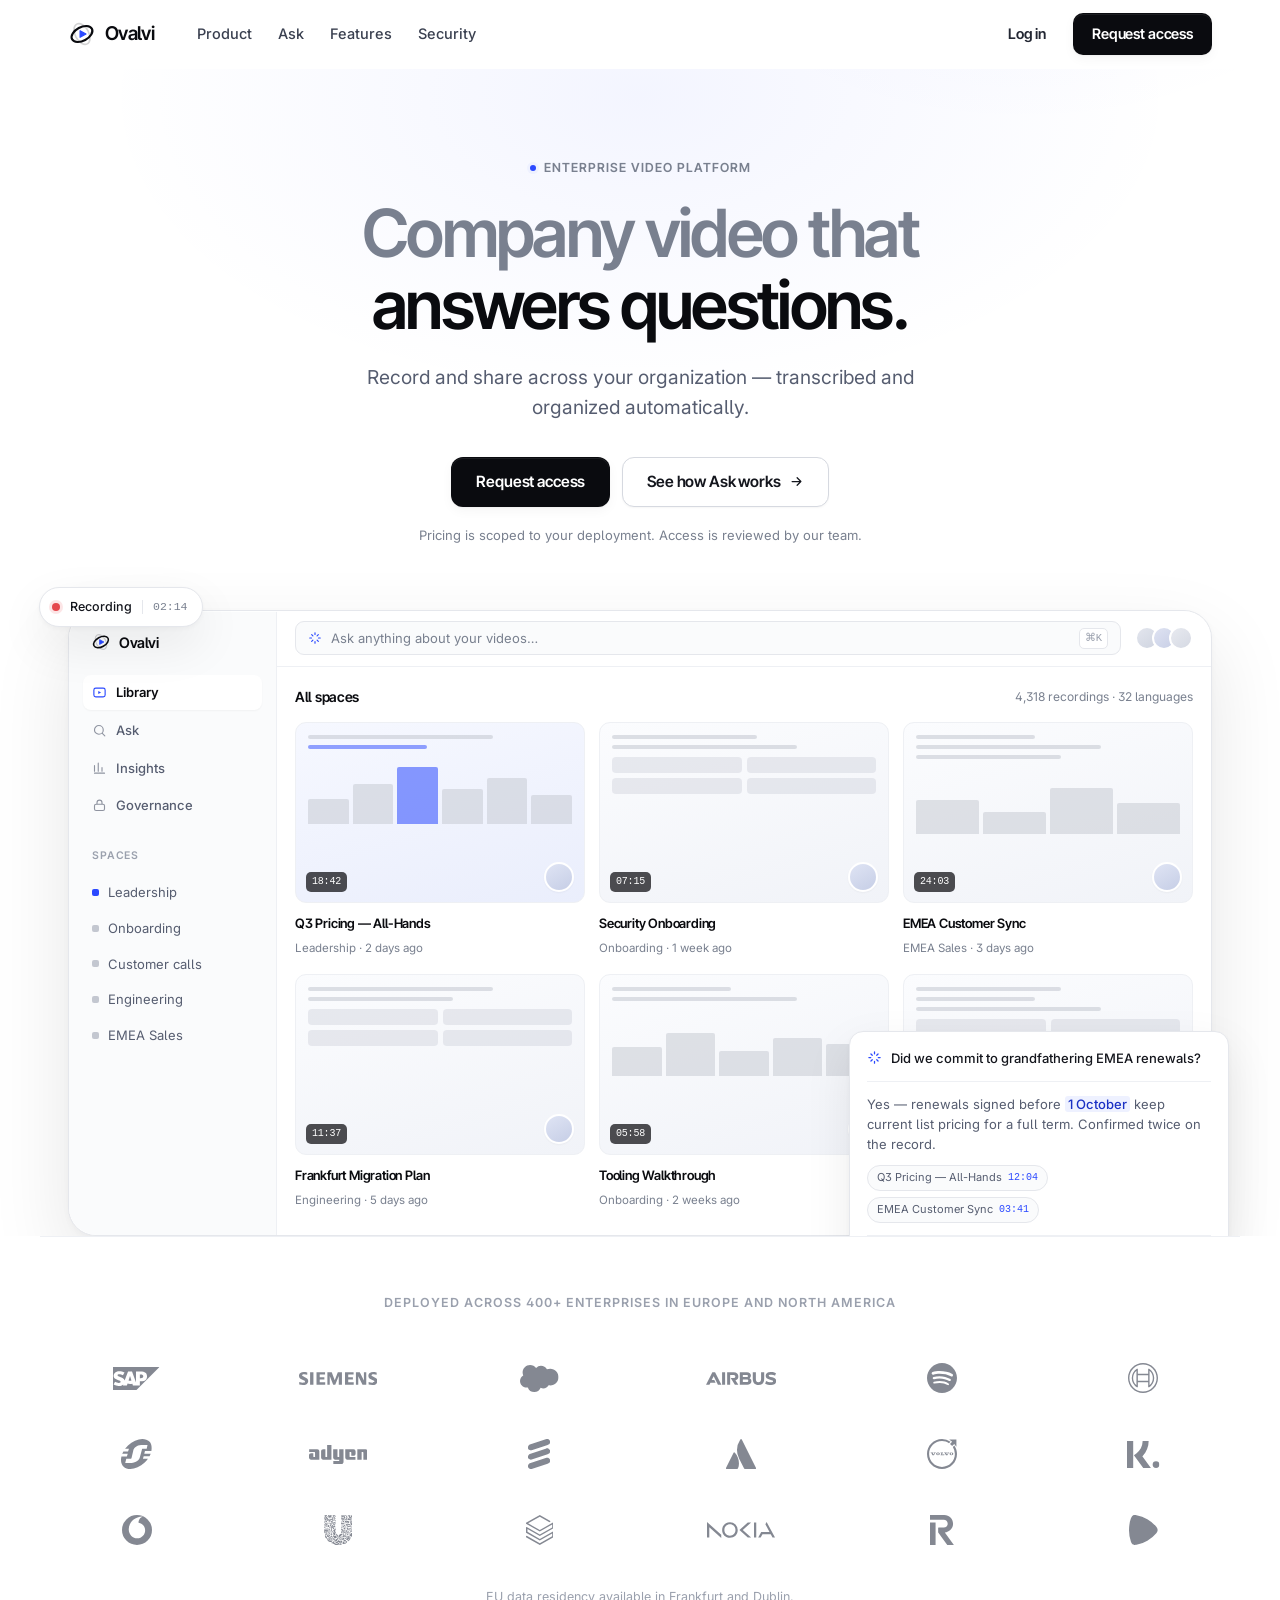
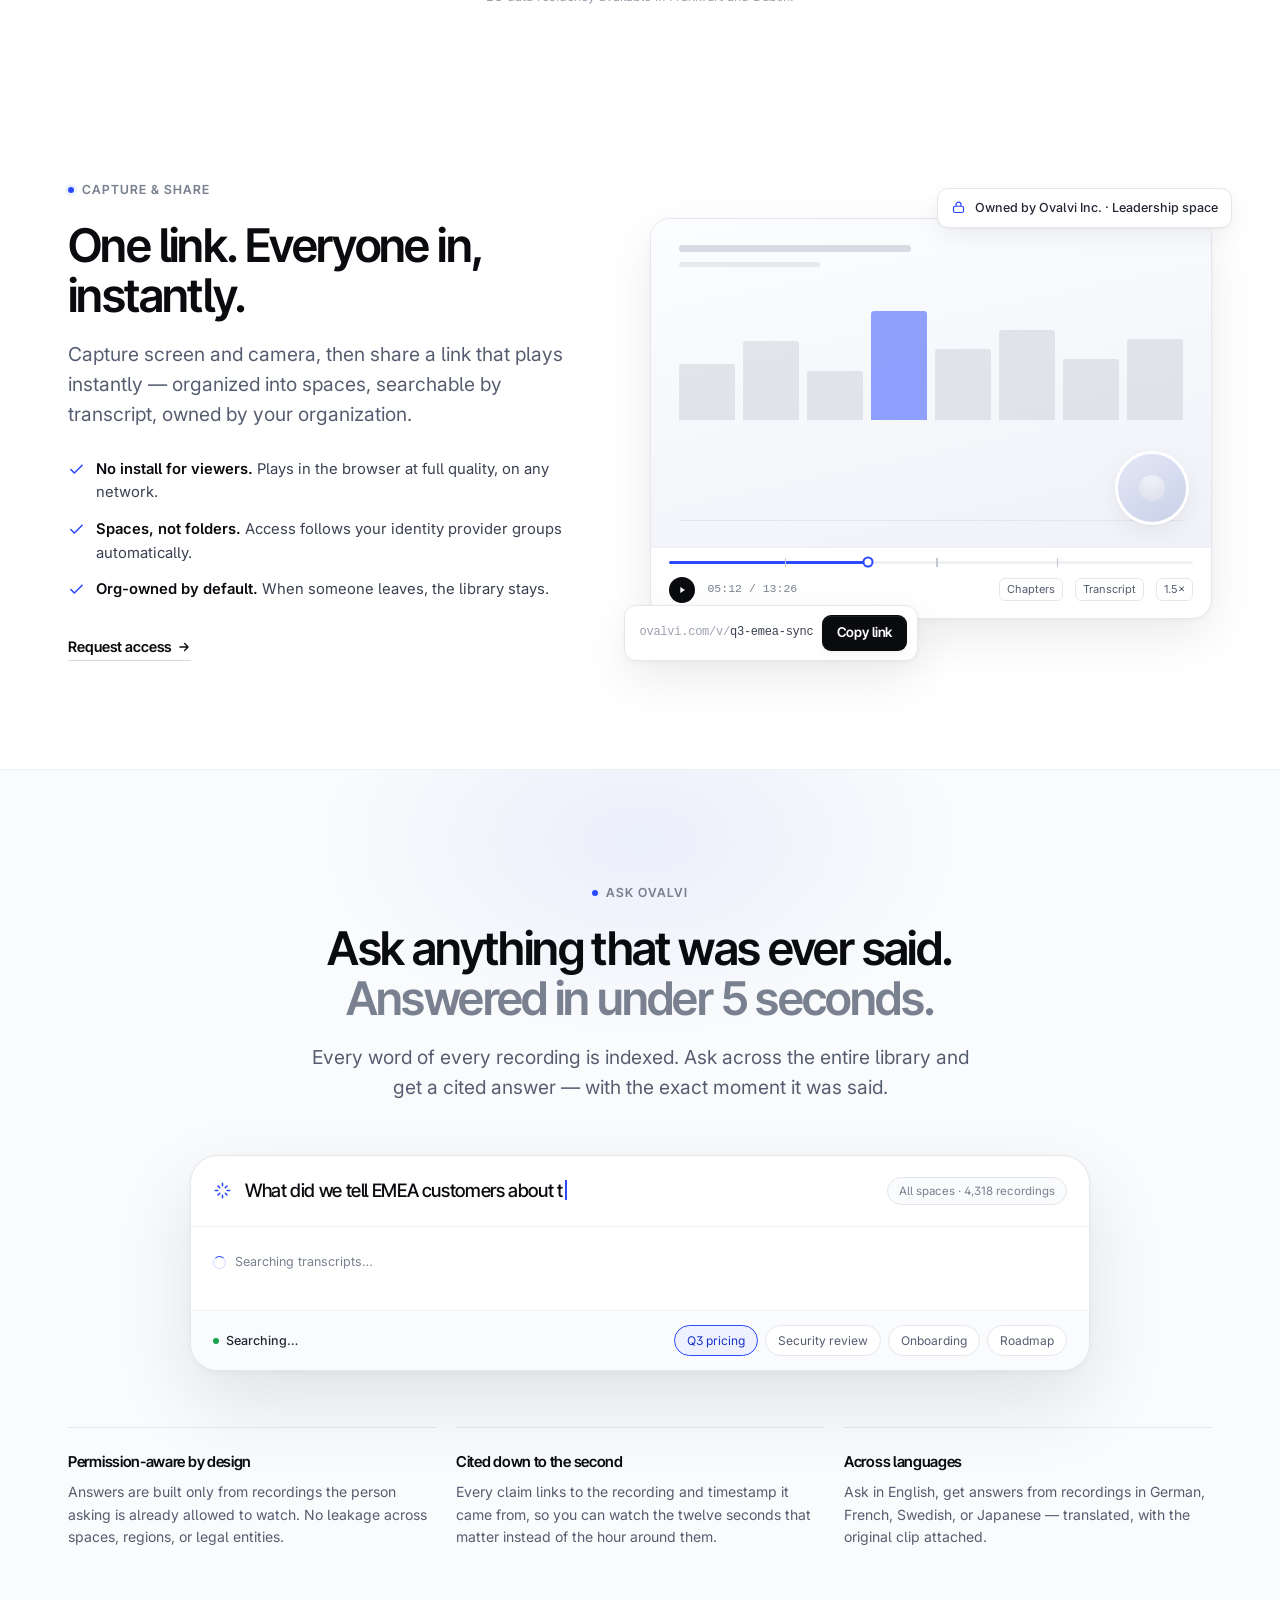
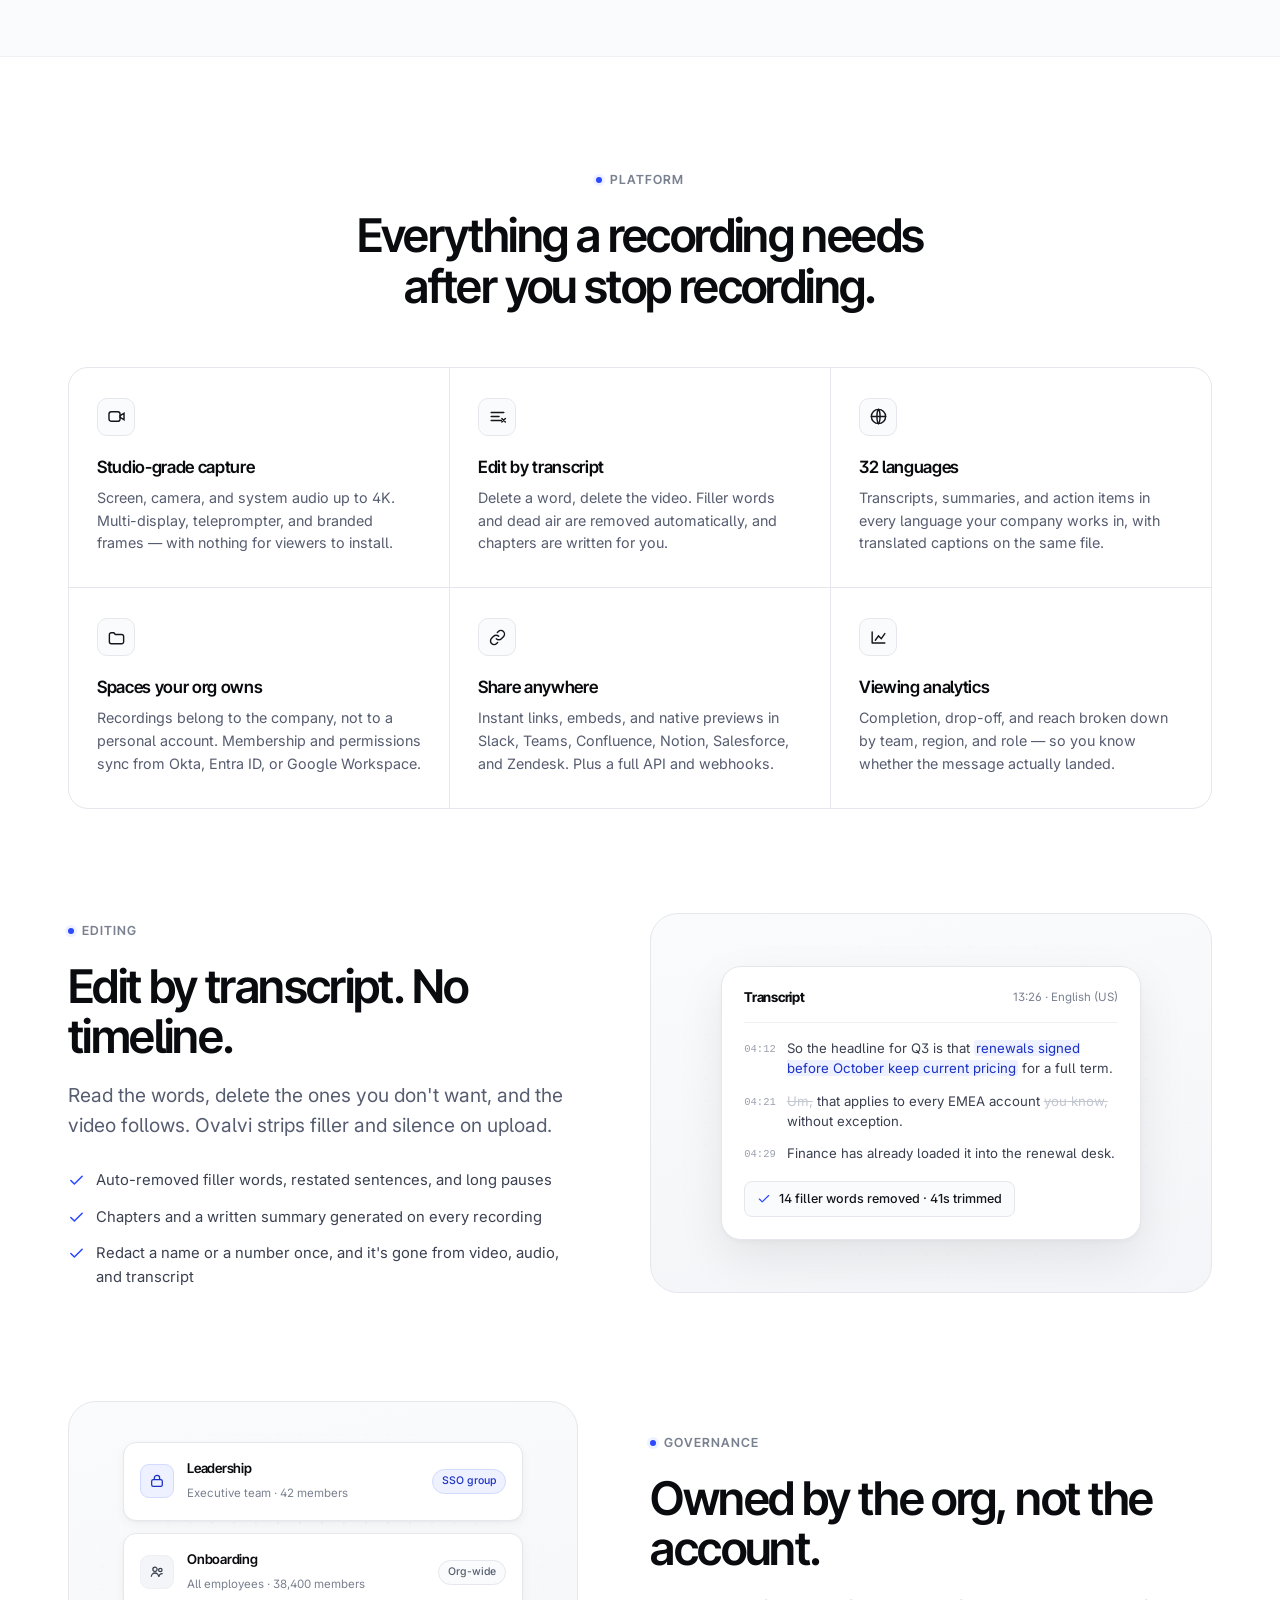
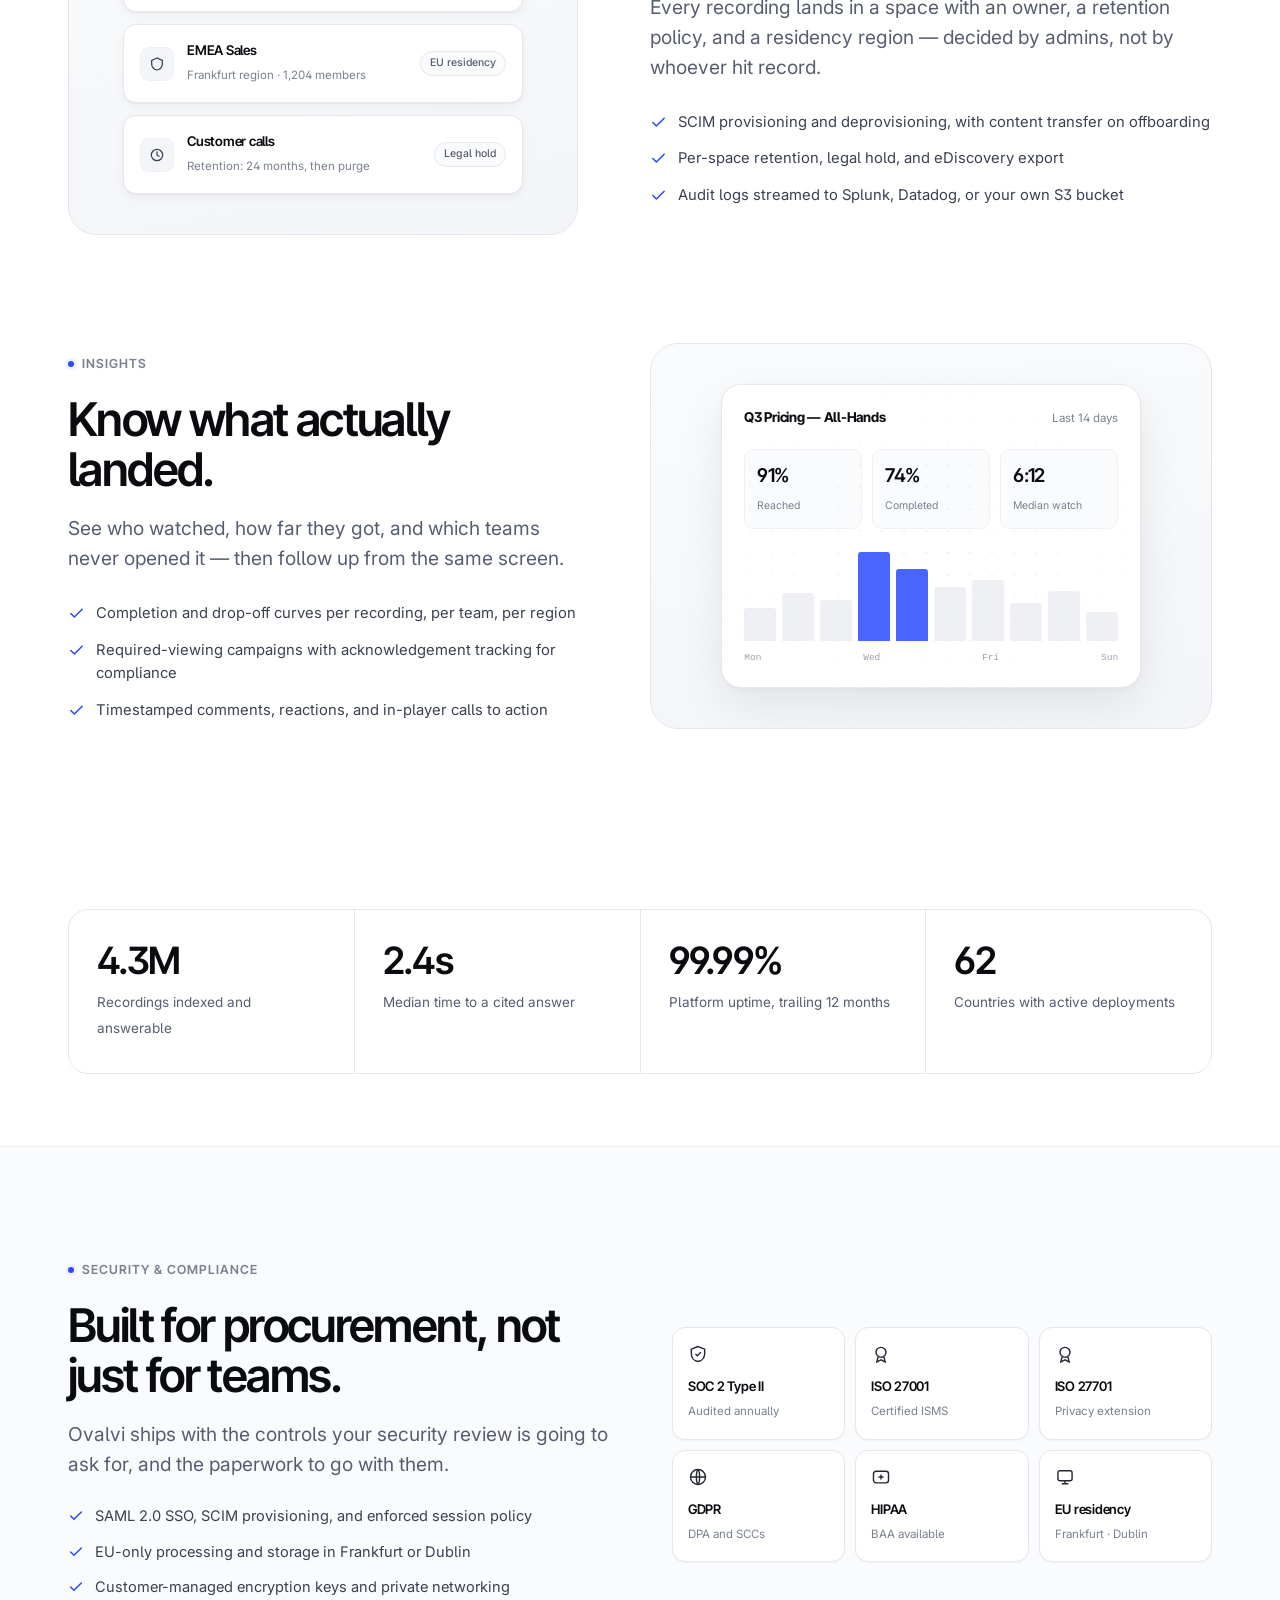
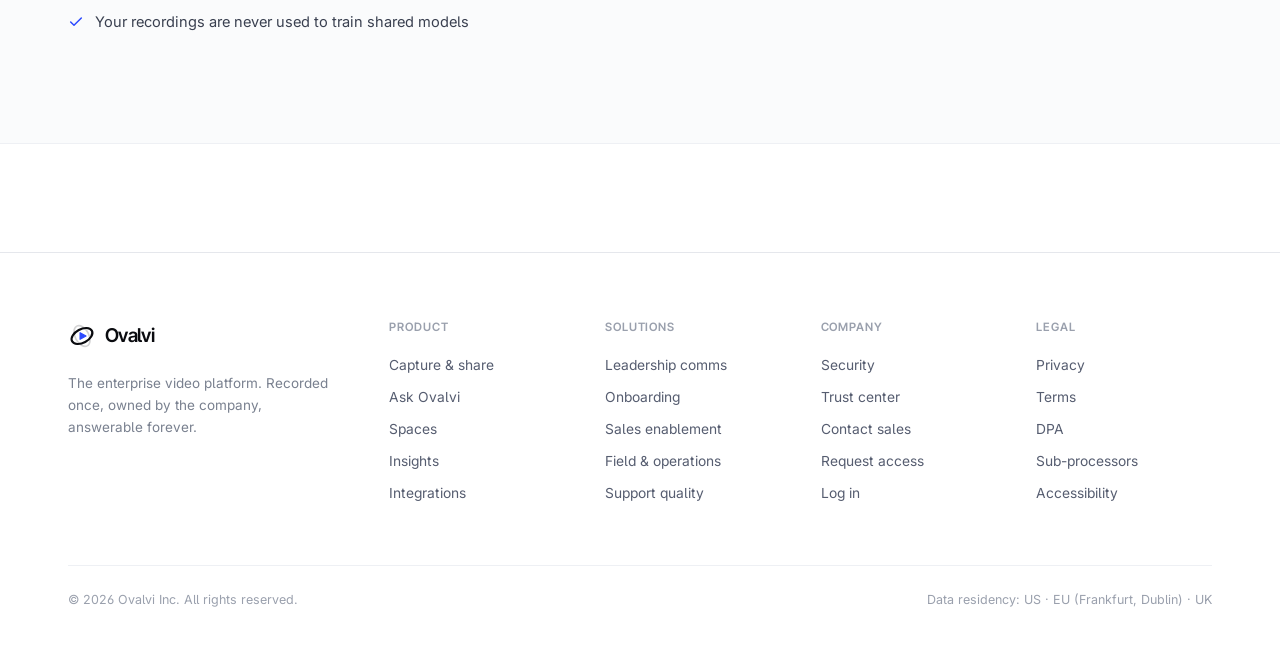
==== index.html @ 9537e791 "Add Ovalvi enterprise video marketing site, access request, and login mockup Static, dependency-free" ====
<!DOCTYPE html>
<html lang="en">
<head>
<meta charset="utf-8">
<meta name="viewport" content="width=device-width, initial-scale=1">
<title>Ovalvi — Enterprise video that answers questions</title>
<meta name="description" content="Ovalvi is the enterprise video platform. Record and share across your organization — transcribed, organized, and answerable in seconds.">
<link rel="icon" href="data:image/svg+xml,%3Csvg xmlns='http://www.w3.org/2000/svg' viewBox='0 0 32 32'%3E%3Cg transform='rotate(-28 16 16)' fill='none' stroke='%230a0b0f' stroke-width='2.2'%3E%3Cellipse cx='16' cy='16' rx='12.8' ry='7.8'/%3E%3Cellipse cx='16' cy='16' rx='7.8' ry='12.8' opacity='.18' stroke-width='1.9'/%3E%3C/g%3E%3Cpath d='M13.8 12.2v7.6l6.8-3.8z' fill='%232b49ff' stroke='%232b49ff' stroke-width='1.3' stroke-linejoin='round'/%3E%3C/svg%3E">
<link rel="preconnect" href="https://fonts.googleapis.com">
<link rel="preconnect" href="https://fonts.gstatic.com" crossorigin>
<link href="https://fonts.googleapis.com/css2?family=Inter:wght@400;500;600&family=Inter+Tight:wght@500;600;700&family=Instrument+Serif:ital@0;1&display=swap" rel="stylesheet">
<link rel="stylesheet" href="assets/css/styles.css">
</head>
<body>

<!-- Customer logos (Simple Icons). Trademarks belong to their respective owners. -->
<svg width="0" height="0" style="position:absolute" aria-hidden="true" focusable="false"><defs>
  <symbol id="lg-sap" viewBox="0 6.064 24 11.872"><path fill="currentColor" d="M0 6.064v11.872h12.13L24 6.064zm3.264 2.208h.005c.863.001 1.915.245 2.676.633l-.82 1.43c-.835-.404-1.255-.442-1.73-.467-.708-.038-1.064.215-1.069.488-.007.332.669.633 1.305.838.964.306 2.19.715 2.377 1.9L7.77 8.437h2.046l2.064 5.576-.007-5.575h2.37c2.257 0 3.318.764 3.318 2.519 0 1.575-1.09 2.514-2.936 2.514h-.763l-.01 2.094-3.588-.003-.25-.908c-.37.122-.787.189-1.23.189-.456 0-.885-.071-1.263-.2l-.358.919-2 .006.09-.462c-.029.025-.057.05-.087.074-.535.43-1.208.629-2.037.644l-.213.002a5.075 5.075 0 0 1-2.581-.675l.73-1.448c.79.467 1.286.572 1.956.558.347-.007.598-.07.761-.239a.557.557 0 0 0 .156-.369c.007-.376-.53-.553-1.185-.756-.531-.164-1.135-.389-1.606-.735-.559-.41-.825-.924-.812-1.65a1.99 1.99 0 0 1 .566-1.377c.519-.537 1.357-.863 2.363-.863zm10.597 1.67v1.904h.521c.694 0 1.247-.23 1.248-.964 0-.709-.554-.94-1.248-.94zm-5.087.767l-.748 2.362c.223.085.481.133.757.133.268 0 .52-.047.742-.126l-.736-2.37z"/></symbol>
  <symbol id="lg-siemens" viewBox="0 10.016 24 3.968"><path fill="currentColor" d="M1.478 10.016c.24 0 .59.046 1.046.14v.726a2.465 2.465 0 0 0-.946-.213c-.41 0-.615.118-.615.354 0 .088.041.16.124.216.069.045.258.14.568.286.446.208.743.388.89.541.176.182.264.417.264.705 0 .415-.172.73-.516.949-.279.176-.64.264-1.085.264-.375 0-.753-.046-1.133-.139v-.755c.41.135.774.203 1.09.203.437 0 .655-.121.655-.362a.302.302 0 0 0-.095-.227c-.065-.065-.232-.155-.5-.27-.481-.208-.795-.384-.94-.53a.999.999 0 0 1-.284-.73c0-.377.137-.666.413-.864.272-.196.626-.294 1.064-.294zm21.19 0c.246 0 .565.04.956.123l.09.016v.727a2.471 2.471 0 0 0-.948-.213c-.409 0-.612.118-.612.354 0 .088.04.16.123.216.066.043.256.139.57.286.443.208.74.388.889.541.176.182.264.417.264.705 0 .415-.172.73-.514.949-.28.176-.643.264-1.087.264-.376 0-.754-.046-1.134-.139v-.755c.407.135.77.203 1.09.203.437 0 .655-.121.655-.362 0-.09-.03-.166-.092-.227-.066-.065-.233-.155-.503-.27-.48-.206-.793-.382-.94-.53a.997.997 0 0 1-.284-.732c0-.376.137-.664.413-.862.272-.196.627-.294 1.064-.294zm-12.674.066l.92 2.444.942-2.444h1.257v3.825h-.968v-2.708l-1.072 2.747h-.632l-1.052-2.747v2.708H8.67v-3.825zm-5.587 0v3.825H3.386v-3.825zm3.554 0v.692H6.327v.864H7.75v.63H6.327v.908h1.677v.73h-2.66v-3.824zm8.707 0v.692h-1.634v.864h1.422v.63h-1.422v.908h1.677v.73H14.05v-3.824zm1.898 0l1.255 2.56v-2.56h.719v3.825h-1.15l-1.288-2.595v2.595h-.72v-3.825z"/></symbol>
  <symbol id="lg-salesforce" viewBox="0 3.6 24 16.8"><path fill="currentColor" d="M10.006 5.415a4.195 4.195 0 013.045-1.306c1.56 0 2.954.9 3.69 2.205.63-.3 1.35-.45 2.1-.45 2.85 0 5.159 2.34 5.159 5.22s-2.31 5.22-5.176 5.22c-.345 0-.69-.044-1.02-.104a3.75 3.75 0 01-3.3 1.95c-.6 0-1.155-.15-1.65-.375A4.314 4.314 0 018.88 20.4a4.302 4.302 0 01-4.05-2.82c-.27.062-.54.076-.825.076-2.204 0-4.005-1.8-4.005-4.05 0-1.5.811-2.805 2.01-3.51-.255-.57-.39-1.2-.39-1.846 0-2.58 2.1-4.65 4.65-4.65 1.53 0 2.85.705 3.72 1.8"/></symbol>
  <symbol id="lg-airbus" viewBox="0 9.777 24 4.447"><path fill="currentColor" d="M11.0673 11.296c0-.8153-.5311-1.4329-1.6304-1.4329h-2.211v4.2614h1.0375v-3.335H9.437c.4323 0 .5928.247.5928.5311 0 .2965-.1605.5312-.5928.5312H8.4363l1.4329 2.2727h1.1858s-.9758-1.5316-.9635-1.5316c.5929-.1359.9758-.5558.9758-1.297M5.4966 9.8631h1.0376v4.2614H5.4966Zm-3.3227 0L0 14.137h1.1734l.3459-.7164h1.754l-.4324-.9017h-.877l.6424-1.3093h.0123l1.4575 2.9274h1.1982L3.1003 9.863Zm12.6854 2.0504c.3335-.1852.5065-.4693.5065-.9017 0-.6917-.5188-1.1487-1.3711-1.1487h-2.4333v4.2614h2.5198c.877 0 1.4575-.4693 1.4575-1.1981.0123-.494-.2718-.8646-.6794-1.0129m-2.2604-1.1487h1.3835c.21 0 .3705.1606.3705.3706s-.1606.3705-.3705.3705h-1.3835zm1.4205 2.4704H12.599v-.8646h1.4205c.247 0 .4447.1852.4447.4323 0 .247-.1977.4323-.4447.4323m4.8049-.9882c0 .6423-.2964 1.0005-.8893 1.0005-.5806 0-.877-.3582-.877-1.0005V9.8631h-1.0623v2.3098c0 1.3217.6917 2.0504 1.9516 2.0504 1.26 0 1.9516-.7287 1.9516-2.0504V9.8631h-1.0623v2.384zm3.8414-.6793c-.9881-.2347-1.1981-.2594-1.1981-.5435 0-.2223.247-.3211.667-.3211.5558 0 1.1364.1358 1.4699.3458l.3335-.8646c-.4447-.247-1.0623-.4076-1.8034-.4076-1.0993 0-1.717.5434-1.717 1.2846 0 .7905.4571 1.1116 1.5194 1.334.8276.1852 1.0005.2964 1.0005.531 0 .2471-.2224.3583-.6794.3583-.6546 0-1.2352-.1606-1.7045-.42l-.3212.914c.5188.2718 1.2846.4447 2.0504.4447 1.0746 0 1.717-.494 1.717-1.334.0123-.6793-.42-1.1116-1.334-1.3216"/></symbol>
  <symbol id="lg-spotify" viewBox="0 0 24 24"><path fill="currentColor" d="M12 0C5.4 0 0 5.4 0 12s5.4 12 12 12 12-5.4 12-12S18.66 0 12 0zm5.521 17.34c-.24.359-.66.48-1.021.24-2.82-1.74-6.36-2.101-10.561-1.141-.418.122-.779-.179-.899-.539-.12-.421.18-.78.54-.9 4.56-1.021 8.52-.6 11.64 1.32.42.18.479.659.301 1.02zm1.44-3.3c-.301.42-.841.6-1.262.3-3.239-1.98-8.159-2.58-11.939-1.38-.479.12-1.02-.12-1.14-.6-.12-.48.12-1.021.6-1.141C9.6 9.9 15 10.561 18.72 12.84c.361.181.54.78.241 1.2zm.12-3.36C15.24 8.4 8.82 8.16 5.16 9.301c-.6.179-1.2-.181-1.38-.721-.18-.601.18-1.2.72-1.381 4.26-1.26 11.28-1.02 15.721 1.621.539.3.719 1.02.419 1.56-.299.421-1.02.599-1.559.3z"/></symbol>
  <symbol id="lg-bosch" viewBox="0 0 24 24"><path fill="currentColor" d="M12 0C5.373 0 0 5.373 0 12s5.373 12 12 12 12-5.373 12-12C23.996 5.374 18.626.004 12 0zm0 22.88C5.991 22.88 1.12 18.009 1.12 12S5.991 1.12 12 1.12 22.88 5.991 22.88 12c-.006 6.006-4.874 10.874-10.88 10.88zm4.954-18.374h-.821v4.108h-8.24V4.506h-.847a8.978 8.978 0 0 0 0 14.988h.846v-4.108h8.24v4.108h.822a8.978 8.978 0 0 0 0-14.988zM6.747 17.876a7.86 7.86 0 0 1 0-11.752v11.752zm9.386-3.635h-8.24V9.734h8.24v4.507zm1.12 3.61V6.124a7.882 7.882 0 0 1 0 11.727z"/></symbol>
  <symbol id="lg-schneiderelectric" viewBox="0 0.312 24 23.376"><path fill="currentColor" d="M16.73.313c-3.56-.049-7.797 1.68-11.288 5.02-.87.83-1.607 1.725-2.28 2.642h3.042L5.497 9.99H1.864c-.346.636-.672 1.266-.922 1.906h4.307l-.687 2.016H.327c-.724 3.079-.262 5.953 1.559 7.777 3.54 3.538 11.01 2.292 16.591-3.048.977-.93 1.783-1.931 2.511-2.96h-3.906l.596-2.013h4.568c.334-.64.643-1.274.883-1.914h-4.992l.554-2.01h5.051c.623-2.917.132-5.62-1.638-7.39C20.76 1.01 18.867.34 16.73.312Zm-1.044 4.714h4.968l-.634 2.938h-3.002c-.323 0-.46.054-.592.201-.05.058-.07.115-.09.23l-1.639 6.22c-.385 2.179-3.065 4.359-6.555 4.359H3.288l.842-3.198h3.119a.984.984 0 0 0 .775-.347c.076-.09.177-.232.19-.377L9.509 9.62c.381-2.182 2.686-4.592 6.177-4.592Z"/></symbol>
  <symbol id="lg-adyen" viewBox="0 8.118 24 7.764"><path fill="currentColor" d="M11.64703 9.88245v2.93377c0 .13405.10867.24271.24272.24271h.46316V9.88245h1.76474v5.1503c0 .46916-.38033.8495-.8495.8495H9.94303v-1.23507h2.40991v-.52942h-1.62108c-.46917 0-.8495-.38033-.8495-.8495V9.88245h1.76467Zm-8.26124.00001c.46917 0 .8495.38034.8495.8495v3.3858H.8495c-.46916 0-.8495-.38033-.8495-.8495v-.94805c0-.46917.38034-.8495.8495-.8495h.91521v1.3455c0 .13406.10867.24272.24272.24272h.46316V11.184c0-.13405-.10867-.24271-.24272-.24271l-2.16719-.00002V9.88246Zm5.79068-1.76471v6.00001H5.79068c-.46917 0-.8495-.38033-.8495-.8495v-2.53631c0-.46917.38033-.8495.8495-.8495h.91515v2.93377c0 .13405.10867.24271.24272.24271h.46316l.00005-4.94118h1.76471Zm9.03286 1.76471a.8495.8495 0 0 1 .8495.8495v.94805c0 .46917-.38033.8495-.8495.8495h-.9152v-1.3455c0-.13404-.10868-.2427-.24272-.2427h-.46317v1.8749c0 .13406.10867.24272.24272.24272h2.16719v1.05883h-3.32511c-.46917 0-.8495-.38033-.8495-.8495v-3.3858Zm4.94117 0c.46916 0 .8495.38034.8495.8495v3.3858h-1.7647V11.184c-.0004-.13388-.10884-.24232-.24272-.24272h-.46316v3.1765H19.7647V9.88245Z"/></symbol>
  <symbol id="lg-ericsson" viewBox="3.117 0 17.766 24"><path fill="currentColor" d="M20.76 1.593A2.36 2.36 0 0 0 19.572.225c-.54-.27-1.188-.336-2.256.02L5.187 4.29c-1.068.357-1.548.795-1.818 1.338a2.36 2.36 0 0 0 1.059 3.174c.54.27 1.188.336 2.256-.021l12.129-4.044c1.068-.354 1.548-.795 1.818-1.338a2.35 2.35 0 0 0 .13-1.806zm0 7.485a2.36 2.36 0 0 0-1.188-1.368c-.54-.27-1.188-.336-2.256.021L5.187 11.775c-1.068.357-1.548.795-1.818 1.338a2.36 2.36 0 0 0 1.059 3.174c.54.27 1.188.336 2.256-.021l12.129-4.041c1.068-.357 1.548-.795 1.818-1.341a2.35 2.35 0 0 0 .13-1.806zm0 7.488a2.36 2.36 0 0 0-1.188-1.368c-.54-.27-1.188-.336-2.256.021L5.187 19.263c-1.068.357-1.548.795-1.818 1.338a2.36 2.36 0 0 0 1.059 3.174c.54.27 1.188.336 2.256-.02l12.129-4.045c1.068-.354 1.548-.795 1.818-1.338a2.35 2.35 0 0 0 .13-1.806z"/></symbol>
  <symbol id="lg-atlassian" viewBox="0 0.008 24 23.985"><path fill="currentColor" d="M7.12 11.084a.683.683 0 00-1.16.126L.075 22.974a.703.703 0 00.63 1.018h8.19a.678.678 0 00.63-.39c1.767-3.65.696-9.203-2.406-12.52zM11.434.386a15.515 15.515 0 00-.906 15.317l3.95 7.9a.703.703 0 00.628.388h8.19a.703.703 0 00.63-1.017L12.63.38a.664.664 0 00-1.196.006z"/></symbol>
  <symbol id="lg-volvo" viewBox="0 0 24 24"><path fill="currentColor" d="M10.873 12.584h.49l-.001-1.452h-.489v-.322h1.94v.322h-.483v1.451h.449c.415 0 .687-.274.687-.646h.32v.972h-2.913v-.325zm4.313.327h1.134l.962-1.779h.482v-.322h-1.45v.322h.419l-.701 1.295-.71-1.295h.51l-.002-.322h-2.104v.322h.482l.978 1.779zM5.073 10.81H2.968v.322h.481l.98 1.779h1.133l.962-1.779h.482v-.322h-1.45v.322h.418l-.7 1.295-.71-1.295h.509v-.322zm3.707-.044c.975 0 1.498.486 1.498 1.096 0 .618-.494 1.111-1.493 1.111-.999 0-1.497-.493-1.497-1.111 0-.61.517-1.096 1.492-1.096zm.017.33c-.333-.005-.527.348-.534.753-.006.39.15.784.506.79.366.007.524-.39.53-.772.008-.405-.168-.764-.502-.77zm10.738-.33c.974 0 1.497.486 1.497 1.096 0 .618-.493 1.111-1.492 1.111-1 0-1.498-.493-1.498-1.111 0-.61.518-1.096 1.493-1.096zm-.517 1.083c-.007.39.15.784.506.79.366.007.524-.39.53-.772.008-.405-.168-.764-.502-.77-.333-.006-.527.347-.534.752zm2.857-6.667L20.656 6.4A10.26 10.26 0 0 1 22.308 12c0 5.693-4.615 10.308-10.308 10.308S1.692 17.693 1.692 12 6.307 1.692 12 1.692c2.07 0 3.996.61 5.611 1.66l1.219-1.219A11.944 11.944 0 0 0 12 0C5.373 0 0 5.373 0 12s5.373 12 12 12 12-5.373 12-12c0-2.533-.785-4.882-2.125-6.818zM18.036.472v.337c.728.394 1.413.859 2.047 1.382l-1.71 1.71a10.29 10.29 0 0 1 1.735 1.732l1.708-1.708c.524.636.989 1.322 1.384 2.038h.328V.473h-5.492z"/></symbol>
  <symbol id="lg-klarna" viewBox="0 2 24 20"><path fill="currentColor" d="M4.592 2v20H0V2h4.592zm11.46 0c0 4.194-1.583 8.105-4.415 11.068l-.278.283L17.702 22h-5.668l-6.893-9.4 1.779-1.332c2.858-2.14 4.535-5.378 4.637-8.924L11.562 2h4.49zM21.5 17a2.5 2.5 0 110 5 2.5 2.5 0 010-5z"/></symbol>
  <symbol id="lg-vodafone" viewBox="0 0 24 24"><path fill="currentColor" d="M12 0A12 12 0 0 0 0 12A12 12 0 0 0 12 24A12 12 0 0 0 24 12A12 12 0 0 0 12 0M16.25 1.12C16.57 1.12 16.9 1.15 17.11 1.22C14.94 1.67 13.21 3.69 13.22 6C13.22 6.05 13.22 6.11 13.23 6.17C16.87 7.06 18.5 9.25 18.5 12.28C18.54 15.31 16.14 18.64 12.09 18.65C8.82 18.66 5.41 15.86 5.39 11.37C5.38 8.4 7 5.54 9.04 3.85C11.04 2.19 13.77 1.13 16.25 1.12Z"/></symbol>
  <symbol id="lg-unilever" viewBox="0.445 0 23.11 24"><path fill="currentColor" d="M21.436 6.6255c.1147.8467 1.392 1.99 1.746 1.9613.2344-.0191.3205-1.105.3205-1.9613 0-.488.0287-.8754-.2296-.9616-.4114.8276-1.4878.995-1.837.9616zm.0717-.378c.928 0 1.7747-.7414 1.7747-1.392 0-.3014-.1435-.555-.507-.598.0622.0813.0909.1388.0909.287 0 .4928-.7463 1.0333-1.5595 1.0333-.2966 0-.3827.2057-.3827.311-.0048.2583.2344.3588.5836.3588zm-.1962-1.0045c-.1243 0-.3013 0-.4018-.1962-.0335-.0621-.0478-.1387-.0622-.22-.0239-.1244-.0478-.2488-.1435-.3157.153.0478.3062.0478.4353.0478.4019 0 .7846-.2775 1.0811-.2775.1962 0 .2536.1244.2536.2488.0096.3923-.7893.7128-1.1529.7128h-.0096zM1.373 12.232c.3014 0 .2392-1.856.732-1.856.1148 0 .1482.1147.1482.263 0 .421-.2057 1.0333-.2057 1.373 0 .1722.0479.2296.1244.2248.2153 0 .5884-2.0427.952-2.0427.1148 0 .1722.1149.1722.2344 0 .4258-.5454 1.66-.5454 2.0044 0 .0574.024.1005.0575.1005.2248 0 .6697-.9615.8132-1.4447.0813-.2488.1866-.3827.287-.3827.0909 0 .1722.1005.1722.3062 0 .4831-.4449 1.612-.8371 2.3727-.3014.5884-.775 1.4351-.775 1.9087 0 .2392.0478.4927.3875.7893-.5693-.0335-.8037-.0909-1.0142-.5358-.952 1.8944 1.7605 1.7126.8324 3.3965-.1674-.3014-1.5069-.6123-1.5069-2.3775 0-1.526 1.3347-2.4158 1.3347-3.0473 0-.1243-.043-.2296-.1579-.33-.2966-.2488-.3013-.4545-.5358-.4545-.1674 0-.373.3923-.1626.7415.0718.1148.1387.1818.1387.2966 0 .2487-.3922.9185-.6697.9137-.2774 0-.488-.6841-.488-1.7891 0-.9807.2249-1.971.4976-1.971.0813 0 .1004.0575.1004.1244 0 .1148-.0335.3492-.0335.7415.0048.4162.0957.4497.1818.4401zm2.2723 2.612c.3731 0 .684-.2775.684-.8898v-.909c0-.3492.0288-.7414.2584-1.0141-.0287.1148-.0287.2392-.0287.354 0 .7654.421 1.2916.421 2.033 0 .2775-.0814.4258-.2918.421-.2057 0-.1866-.1865-.2344-.1865-.0335 0-.091.1148-.091.2392 0 .1817.1388.4783.5024.4831.3205 0 .5788-.2918.5788-.6219 0-.8036-.6219-1.6934-.6219-2.5497 0-.3731.1005-.6219.177-.818 0 1.77 1.5069 3.0616 1.5069 3.803 0 .1675-.1244.3014-.311.3014-.2057 0-.3013-.1626-.3013-.287 0-.0622-.0096-.0813-.0335-.0813-.0526 0-.2153.177-.2153.4114 0 .2966.2392.6506.684.6506.5072 0 .7846-.4306.7846-.8133 0-.9376-1.8274-2.3536-1.8274-3.87 0-.2583.043-.6793.2296-.9998-1.1768.7558-1.5403 1.7652-1.5403 2.6502 0 .7654-.0287 1.148-.421 1.148-.2057 0-.2583-.1865-.33-.1865-.0527 0-.0814.1627-.0814.2057.0096.3349.244.5167.488.5167h.0143v.0095zM19.8334 4.6401c-.1722 0-.4545.1866-.6793.1866-.2823-.0048-.201-.3588-.5119-.3588-.067 0-.1483.0191-.2296.0622-.6458.3253-1.1481.201-1.263.2775-.0286.0143-.0525.0382-.0621.0908 0 .6698.7128 1.703 1.8991 1.703.8133 0 1.4974-.2774 1.4974-.7319 0-.397-.3827-1.2294-.6506-1.2294zm-.7415 1.3012c-.6554 0-1.086-.354-1.0811-.5884 0-.0287.0191-.0478.0526-.0478.1052 0 .3923.1435.7654.2057.4353.0717.6697.0813.7845.0813.1148 0 .1674.0287.1674.0622 0 .11-.2965.287-.6888.287zM3.8318 18.2069c-.2918.0718-.7654.5358-.7654 1.2677 0 .8706.9376 2.2149 2.478 2.2149 1.3011 0 1.6216-.8994 1.6216-1.507 0-1.3441-.8276-2.2913-1.9087-2.2913-.5884 0-1.1146.4305-1.1146 1.062 0 .5931.4449 1.4733 1.5069 1.4733.4975 0 .794-.3587.794-.7653 0-.4019-.3635-.952-.8993-.952-.1626 0-.2774.1052-.2774.2774 0 .2153.2966.421.665.4258.0908 0 .1626-.0191.196-.0335.0192.024.024.067.024.1053 0 .2057-.1962.33-.4975.33-.4545 0-.8898-.3396-.8898-.8754 0-.3205.2775-.5501.6793-.5501.794 0 1.2677.708 1.2677 1.4064 0 .6315-.3492.9998-1.062.995-1.4351.0048-2.124-1.2868-1.8178-2.5832zm11.0552 2.8368c-.091-.1723-.0192-.4689-.287-.4689-.1818 0-.1962.1436-.2153.2584-.3875-.11-.708-.1675-.995-.1675-.2057 0-.3827.0287-.5358.0814-.1005-.1818-.5406-.5262-.9233-.6506-.1483.8036-.8706 1.435-1.9422 1.526-.0621.5262-.4736.6601-.794.6601-.2297.0048-.598-.0765-.6172-.1674-.1243-.7558-.6984-1.1816-.9471-1.282.0095.0813.019.1674.019.2487 0 .641-.44 1.0429-1.258 1.0429-.1244 0-.2966-.0096-.421-.0335.9376 1.0428 1.6073.6601 2.0427.8563C8.582 23.2059 9.046 24 10.8734 24c.665 0 1.3443-.2583 1.7891-.5453.0814.2678.3588.507.8133.507.775 0 1.2103-.2392 1.2103-.4353 0-.0526-.0048-.134-.1388-.134s-.1148.0336-.5405.0336c-.4928-.0048-1.2964-.1962-1.6743-1.0573-.067-.1435-.1722-.1435-.2057-.1435-.2488 0-.6315.885-2.2006.885-.6553.0048-.9615-.244-.9615-.3013 0-.0096 0-.0192.0335-.0192.0622 0 .3062.0287.6075.0287.9903 0 1.7892-.4544 2.2723-.9806.1674-.1866.2488-.2153.3923-.2153.1244 0 .2583.11.3205.2774.22.5693.7271 1.0238 1.282 1.0238.751 0 .7606-1.282.9376-1.3443a.344.344 0 00.1053.0192c.0909 0 .2344-.067.2344-.2344 0-.1818-.22-.2297-.2631-.3205zm-1.215.9615c-.1962-.0048-.354-.1627-.354-.3588 0-.201.1578-.3588.354-.3588.196 0 .3587.1627.3587.3588a.3583.3583 0 01-.3588.3588zm6.4245-5.1808c-1.3108 0-.9711 1.148-2.502 1.4973-.2822.0622-.3635.153-.3635.2775 0 .2344.1292.5357.2918.5357.665 0 1.703-1.3825 1.8896-1.3825v-.009c.0784.0046.1577.0117.153.1956 0 .5023-1.4446 1.1577-1.4446 1.5165 0 .2152.5118.6697 1.0094.6697.7223.0048 1.3681-1.4734 1.5212-1.4734.1196 0 .1626.086.1626.177 0 .4018-.488 1.1863-1.3442 1.526-.177.0717-.2057.153-.2057.2153 0 .1961.2248.4879.4305.4879.2488 0 1.9231-1.459 1.9231-2.6358 0-1.105-.7989-1.5978-1.5212-1.5978zm.6027 1.2677a.5738.5738 0 01-.263-.067c-.1149-.0526-.3206-.2248-.3206-.488 0-.2391.134-.3396.2583-.3396.3827 0 .7846.3397.7893.6076 0 .2152-.2057.287-.464.287zM3.7265 6.8742c0 .1962.1579.354.354.3588.1962 0 .354-.1626.354-.3588 0-.1961-.1626-.354-.354-.354-.1913.0048-.3588.1627-.3588.354h.0048zm-.464-.7989c0 .1962.1579.354.354.354.1961 0 .3588-.1626.3588-.3587 0-.1962-.1627-.3588-.3588-.3588s-.354.1722-.354.3635zm-.3205 2.435c-.2057.0526-.6315.3013-.6315.7462 0 .3205.2536.5262.5597.5262.1627 0 .2775-.0334.3493-.0909-.2488-.2391-.3397-.507-.3397-.775 0-.177.0287-.2917.0622-.4065zm-2.1862.1291c-.0095.043-.0095.091-.0095.134 0 .421.2152.6506.5118.6506.22 0 .4832-.134.7128-.4258-.0957.0191-.2153.0287-.3205.0287-.3205 0-.684-.0909-.8946-.3875zm-.311.799c0 .6744.2058.995.5694.9997.287 0 .6697-.2057 1.1241-.598-.3492.0814-.617.134-.8563.1388C.9615 9.974.7176 9.8497.445 9.4383zm2.3106-3.5688c.043-.1435.0814-.3205.0814-.5166 0-.4258-.1962-1.0763-.8037-1.0763-.3492 0-.598.2774-.598.6075 0 .708.708.9902 1.3203.9854zm.4497.8994c-.1148-.153-.0718-.2918-.1435-.3636-.043-.043-.1674-.043-.33-.0622a2.2396 2.2396 0 00-.1962-.0095c-.2918 0-.641.0382-1.0333.287-.7702.488-.6602 1.3107-.7798 1.5117-.0143.0287-.0287.0621-.0287.1004 0 .0813.091.1722.1723.1674.0717 0 .1148-.0191.153-.0191.2153 0 .4593.1483.799.153.2056 0 .4448-.0621.7462-.2152.641-.3205.8898-1.1146.8898-1.2485 0-.1675-.134-.1483-.2488-.3014zM1.9948 8.118c-.2918 0-.6123-.3636-.6123-.6936 0-.177.134-.4019.2296-.4019.0335 0 .0574.024.0574.091.0526.4352.3445.684.6076.8131.0287.024.0478.024.0478.0431 0 .0526-.1674.1435-.33.1483zm.8372-.5501c-.311 0-.5597-.4736-.5597-.7415 0-.1674.1004-.1866.2296-.1866.0622 0 .0909.0096.1387.0335.0766.043.0766.2153.177.354.0622.0813.2296.1818.2296.2535 0 .1244-.0717.287-.2152.287zm.8515.2105c-.1962.2296-.4019.6218-.4019 1.0285 0 .4783.2966.8802.7559.8802.4353 0 .641-.3732.641-.7559-.0048-.6027-.5454-1.0237-.995-1.1528zM1.7748 6.0658s-.2584.1961-.5789.1961c-.3827 0-.684-.287-.684-.684 0-.2775.1435-.5598.4735-.7033-.0095.0526-.0095.0957-.0095.1531-.0048.5023.2774.8898.7989 1.038zM17.4893 9.022c0 .2057.1722.378.378.3732.2056 0 .373-.1675.373-.3732s-.1674-.3731-.373-.3731c-.2105 0-.378.1722-.378.3731zm.024 1.1242c0 .2296.1817.421.421.421a.4216.4216 0 00.4209-.421.4216.4216 0 00-.421-.421c-.2296.0096-.421.1914-.421.421zm-1.282.7606c0 .3444.2726.6171.617.6171.3397 0 .6171-.2774.6171-.617s-.2774-.6172-.617-.6172c-.3397.0048-.6172.2775-.6172.6171zm.33-1.2629c0 .1961.1579.354.354.3588.1961 0 .3588-.1627.3588-.3588s-.1627-.3588-.3588-.3588c-.1914 0-.3492.1627-.3492.3636l-.0048-.0048zm-1.1672.7176c0 .1961.1578.354.354.354s.3587-.1579.3587-.354-.1626-.354-.3587-.354c-.1914 0-.3493.1626-.354.354zm.9184-2.0905c0 .3061.2631.5692.5693.5692s.5693-.2583.5693-.5692-.2584-.5693-.5693-.5693c-.311 0-.5693.2631-.5693.5693zm.665-1.0907c0 .1818.1483.3444.3444.3396a.341.341 0 00.3397-.3396.341.341 0 00-.3397-.3397c-.1913.0048-.3492.1531-.3444.3397zm-1.6121.8563c0 .1818.1483.3444.33.3396a.341.341 0 00.3397-.3396.341.341 0 00-.3397-.3397c-.177.0048-.33.1531-.33.3397zm-.0431 1.1624c0 .3062.2392.5502.5358.5454a.542.542 0 00.5453-.5454.542.542 0 00-.5453-.5453c-.2966-.0048-.5406.2344-.5358.5453zm-1.1242.5645c0 .2727.2296.5023.5023.507.2775 0 .507-.2295.507-.507 0-.2775-.2343-.507-.507-.507-.2679 0-.5023.2248-.5023.507zm.3014-1.2581c0 .1961.1579.354.354.354s.3588-.1627.3588-.3588-.1627-.3588-.3588-.3588c-.1914-.0048-.3492.1579-.3492.3588h-.0048v.0048zm3.1333 2.7506c0-.177.1627-.33.335-.33.196 0 .3443.1482.3443.33 0 .2057-.153.3492-.3492.3445a.3312.3312 0 01-.33-.3445zm.3014 9.3666c.0718-.0622.091-.1627.091-.2583v-.2057c0-.2584-.3924-.4114-.9281-.4114-.6506 0-.9998.2918-.9998.4161v.4114c0 .1723.3875.3445.8802.3445.3779 0 .7271-.1005.9567-.2966zm.4638.0958c-.2297.1771-.775.5787-1.674.5835-.4832 0-.6937-.1531-.7655-.1531-.0909 0-.1865.0909-.287.2057-.2105.2487-.488.7128-.488 1.2246 0 .354.2727.708.7894.7128 1.6695 0 2.9133-1.0428 2.9133-1.8896.0047-.4796-.2828-.6856-.4882-.6839zm-.8417 1.6359c-.2248.153-.5262.2774-.971.2822.0717-.2152.1243-.4353.1243-.6506 0-.0717-.0096-.1243-.0191-.2057h.1148c.6984-.0047 1.0045-.2822 1.0572-.2774.043 0 .1004.024.1004.1866 0 .196-.0909.4544-.4066.6649zm1.1529-9.1322c0 .2153.067.4784.2966.4832.1865 0 .3492-.287.3492-.598 0-.3587-.0622-.6314-.0622-.775 0-.0621.0287-.0908.0622-.0908.134.0095.2631.3779.4018.3779.1627 0 .4019-.2966.4975-.2966.0287 0 .0335.0335.0335.043 0 .134-.2057.4306-.2057.5502 0 .1004.5119.1148.5119.2057 0 .134-.5406.134-.7989.2487-.2488.1053-.4018.2392-.4018.421s.1817.2153.4353.2153c.598 0 1.0141-.3205 1.148-.3205.0288 0 .048.0239.048.043 0 .091-.3015.3827-.3015.5119 0 .1483.5502.33.5502.421-.0096.0286-.043.0334-.1053.0334-.1004 0-.2487-.0287-.3683-.0287-.0718 0-.134.0096-.1627.043-.0622.067.024.5454-.1052.5454-.1148 0-.421-1.0524-1.105-1.0524-.1005 0-.1675.0813-.1675.2153 0 .354.3444.7654.6745.9615.1483.1005.4019.1961.4019.2535 0 .1053-.5693.0096-.5693.1866 0 .1579.067.4018.067.5454 0 .043-.0096.0956-.0622.1004-.1053 0-.3684-.488-.4927-.488-.1053 0-.3397.2919-.4354.2919-.0239 0-.043-.0287-.043-.0526 0-.2057.33-.6698.33-1.1242 0-.2153-.0286-.6793-.287-.6793-.2152 0-.4544.3396-.5597.6745-.0622.1961-.0191.952-.1626.952-.134 0-.1005-.5071-.2775-.5071-.134 0-.4162.2392-.5166.2392-.0191 0-.0335-.0096-.0335-.0287 0-.1053.2583-.4545.2583-.5262 0-.134-.5884-.1531-.5884-.2584 0-.0622.2296-.1052.445-.1435.4544-.0813 1.124-.4114 1.124-.8754 0-.5166-.4974-.7415-.8275-.952-.1674-.1052-.3588-.1961-.3588-.2679 0-.0717.2153-.0717.3014-.0717.134 0 .2679-.0096.2679-.1148 0-.0813-.0191-.2392-.0191-.3636 0-.0909.0095-.1626.043-.1626.134 0 .3205.4353.4114.4353.1435 0 .3397-.3588.4736-.3588.043 0 .0574.024.0574.1053-.0048.3348-.1722.7127-.1722 1.0332zm-4.2528-2.607c.1005.7557 1.1194.3778 1.1194 1.2915 0 .134-.0334.3301-.0334.4975 0 .1962.0239.3636.1722.3636.153 0 .1865-.1053.1865-.2488s-.0335-.3205-.0335-.421c0-.3109.2249-.3826.3588-.3826.3397 0 .5932.3444 1.1099.3492-.1149.5692-1.2917.421-1.2917 1.0428 0 .3062.3062.3875.512.3875.1865 0 .2487-.0287.2487-.1865 0-.091-.0192-.1866-.0192-.2488 0-.0335.0287-.0718.0718-.0718.1961 0 1.1529.732 1.1529.952 0 .2057-1.0142.4114-1.3108.4114-.0909 0-.1052-.0622-.1052-.0957 0-.0622.153-.2487.153-.3587 0-.0814-.1339-.134-.4927-.134-.1674 0-.2966.0191-.2966.153 0 .2393.3875.5359.3875.756 0 .177-.1052.287-.3922.287-.2392 0-.6028-.1866-.6028-.4976 0-.2487.2583-.4975.2583-.6506 0-.043-.0335-.1148-.1387-.1148-.33 0-.421.8755-1.5882.9711.1866-.1674.3492-.3587.3492-.7414 0-.1866-.043-.3397-.043-.5454 0-.2679.1243-.4018.3013-.4018.3301 0 .4928.4688.708.4688.1148 0 .2392-.1053.2392-.268 0-.6792-1.3012-.5787-1.3012-1.5307-.0095-.2679.0861-.5884.3205-1.0333zm2.9947 5.5538c.0622.1005.0909.1962.0909.287 0 .2488-.1675.4832-.1675.7415 0 .2966.2296.5358.5597.5358.3636 0 .6171-.2918.6171-.641-.0048-.4784-.4353-.8802-1.1002-.9233zm-2.9516.5693c.0909.0909.1148.1818.1148.2679 0 .134-.0622.2774-.0622.4257 0 .2153.1579.4019.3875.4019.2488 0 .421-.1962.421-.4258.0048-.3348-.3397-.6697-.8563-.6697h-.0048zm.2153-1.0524c.4114.0574.5118.1961.5118.311 0 .196-.177.2582-.3492.2582-.1244 0-.2679-.0287-.421-.0287-.196 0-.3922.043-.5549.2296.1148.024.287.1005.287.2775 0 .5166-1.435.0909-1.435 1.416 0 .708.7318 1.4734 1.8417 1.4686.5692 0 .9376-.1866.9376-.4018 0-.1675-.3014-.0527-.3014-.1962 0-.0622.1053-.177.1053-.2774 0-.043-.0335-.1244-.1053-.1244-.1626 0-.464.2583-1.0811.2631-.4832 0-.952-.2775-.952-.6506 0-.0813.0335-.1244.091-.1244.0525 0 .1243.0335.1817.0335.0526 0 .0622-.0335.0622-.134s0-.373.1674-.373.4927.6266 1.727.6266c.4066 0 1.2007-.0813 1.4973-.3492-.0096.9807-.775 2.2723-2.3823 2.2723-1.6648 0-2.5593-1.3395-2.5593-2.5689 0-1.3633 1.1146-2.6023 2.6406-2.6023.3922 0 .7175.1387.7175.3013 0 .2488-.5836.1005-.6266.3732zm.971-.4688c.1244.1483.1675.311.1627.4544 0 .3827-.2918.775-.2918 1.1481 0 .5023.33.8132.7845.8132.4975 0 .7846-.421.7846-.8754 0-.6601-.5023-1.3586-1.44-1.5403zm.6794 1.4112c-.1244-.0096-.2153-.1005-.2153-.2249 0-.067.043-.177.0574-.263.0191-.1197-.0096-.225.0622-.225.1626 0 .33.2584.33.445 0 .1435-.0908.2679-.2343.2679zM8.9504 5.5109c-.4545.0095-.8755.3827-1.1625.8897a1.697 1.697 0 00.0287-.3061c0-.6937-.3731-1.3203-1.0763-1.3203-.5693 0-1.086.33-1.3012.971.0622-.067.2488-.1817.4018-.1817.177 0 .2297.153.2297.3923 0 .1626-.0383.3492-.1005.5262-.11.2918-.3062.3827-.4114.3827-.4449 0-.244-.732-.4688-.732-.1866 0-.2392.3923-.2392.5454 0 .507.33 1.0428 1.062 1.0428.775 0 1.215-.3683 1.6887-.8658.0908.5358.3827 1.4542 1.1672 1.4542.4257 0 .7319-.354.7654-.7653-.0574.0526-.134.0956-.2249.0956-.1626 0-.196-.2296-.196-.4353 0-.33.0956-.684.2487-.684.0813 0 .1243.0526.1435.2917.0143.1866 0 .3923.1148.3923s.1866-.3683.1866-.6171c0-.574-.268-1.0763-.8563-1.0763zM6.3097 7.233c-.0765 0-.0956-.0717-.1004-.134 0-.3491.3827-1.9086.6601-1.9086.067 0 .091.0526.091.1243 0 .2775-.3493 1.9183-.6507 1.9183zm1.1864-.665c-.2296.2584-.354.3636-.4544.3636-.0527.0048-.1053-.086-.1053-.1913 0-.1914.134-.9041.4018-.9041.1053 0 .177.196.177.373 0 .134 0 .244-.019.3589zm.5214.6172c-.0909.0048-.1387-.1435-.1578-.464.1435-.2392.2392-.3445.33-.3445.0383 0 .0718.0335.0718.1866v.0048h.0048c0 .311-.1483.6219-.2488.617zm.4784.5405c-.0574 0-.1004-.0813-.0957-.2679 0-.4831.311-1.3633.4975-1.3633.0527 0 .0718.1244.0718.2392 0 .5357-.2488 1.392-.4736 1.392zm-1.215.1866c-.3828 0-.4019.464-.4019 1.4016-.287-.617-.7558-1.2724-1.3107-1.2724-.3732 0-.5167.2487-.5167.684 0 .091.0096.2297.024.3014.043-.153.1865-.2153.3635-.2153.3827 0 .8467.2966 1.1529.6937-.3492-.0622-.6889-.1244-.9711-.1244-.177 0-.3397.0191-.4736.0813-.2583.1148-.6075.4975-.6075 1.0764 0 .0909.0095.1818.0239.2918.311-.6937 1.1385-1.0094 1.6743-1.0094.1052 0 .1818.0096.2535.0191-.2774.2488-.3396.6841-.3588.9807-.0095.1435-.0621.153-.1626.1483 0 .2966.2296.732.2296.952 0 .0813-.043.153-.0909.1674 0 .3875.3875.6745.3875.9233 0 .0621-.0191.1148-.043.1435.0287.1578.4592.4353.5118.5645.067.1578.1483.196.1962.196.153 0 .3922-.177.3922-.3396 0-.0526-.043-.1148-.0813-.1435-.1674-.1243-.2583-.3922-.33-.5692-.0623 0-.1436-.024-.1723-.1292-.0478-.1866-.0526-.5262-.1244-.732-.1148-.0286-.1674-.0717-.1674-.3109 0-.1148.0718-.5692.0718-.7319-.0527 0-.1244-.0334-.1244-.1435 0-.287.287-.507.3635-.8754.5071.378.6267.7558.6267 1.0955 0 .177-.0287.3492-.0622.507.3732-.1865.9376-.464.9376-1.0237 0-.33-.153-.6936-1.1576-.8371.311-.1148.7032-.177 1.0333-.177.5692 0 .904.1818.971.5836.1149-.177.2058-.3827.2058-.5693 0-.4353-.3636-.7223-.8276-.7223-.5454 0-1.0238.287-1.5404.6267.2344-.4832.3923-.7654.6793-.7654.043 0 .0909.0095.1387.0191-.0957-.3827-.5023-.7702-.7128-.7654zm15.0209 6.4246c.4449 0 .7989.5836.7989 1.258 0 .7224-.3397 1.507-.9424 2.0475-.0096-1.2007-1.483-.818-1.483-1.6934 0-.3732.2679-.622.5884-.622.287 0 .5023.0814.6745.2393-.1626-.1531-.2392-.3636-.2392-.5693-.0048-.3492.2105-.6601.6028-.6601zm-6.616-9.1178c-.0717-.1149-.3396-.177-.464-.177-.3922 0-.6601.2774-.7127.5262-.0335-.091-.0622-.1962-.0622-.3014 0-.3923.2679-.8754.9185-.8754.5692 0 .7893.2966.8706.2966.0909 0 .177-.091.2488-.091.0956 0 .1004.1484.1004.2584 0 .354-.1626.971-.5645 1.2007-.0717-.153-.2152-.3205-.4449-.4257-.0621-.0287-.0908-.0814-.0908-.134.0047-.1052.0956-.2296.2009-.2774zm-1.3442.6505c.2297.2297.4354.3206.6841.3206.1005 0 .2153-.0287.2775-.0287.0813 0 .1387.0334.1387.1004 0 .1005-.0909.2583-.1961.3492.1052.0479.2296.0574.3444.0622.507 0 1.0859-.3205 1.0859-1.1242.1052.1388.1722.4354.1722.5693 0 .9711-.7128 1.3442-1.373 1.3442-.4305 0-.641-.1435-.6983-.1435-.1675 0-.158.3397-.2775.33-.2057-.0334-.3923-.4878-.3923-.971 0-.287.0766-.598.2392-.818h-.0048v.0095zM6.7116.201c0-.0526-.268-.1052-.6315-.1052-.5788 0-.4975.4831-.9424.4783-.464 0-.3492-.4975-.9376-.4975-.3588 0-.684.0622-.684.1436 0 .1004.421.0574.421.354 0 .3109-.8994.4018-.8994.5883 0 .0575.067.091.1578.091.1962 0 .5071-.091.732-.091.1243 0 .2391.024.2391.1436 0 .2248-.4831.6218-.4831.8036 0 .0574.0478.067.0909.0718.177 0 .4831-.4545.7654-.4545.4736 0 .1578 1.0046.421 1.0094.2678 0 .153-.9902.5357-.9902.311 0 .5501.684.7558.684.0527 0 .0957-.043.0957-.1052 0-.1866-.2679-.5693-.2679-.818 0-.1531.1053-.2249.2488-.2249.2057 0 .4784.1244.6267.1244.0526 0 .1052-.0191.1052-.0813 0-.2153-.7941-.4449-.7941-.7223C6.2763.33 6.7164.33 6.7116.2009zm2.0953.909c0 .1578.5597.5022.8228.507.153 0 .196-.2057.196-.421 0-.2679-.1147-.2774-.3491-.2774-.2966.0048-.6697.086-.6697.1913zm.928 1.7651c0-.5358-1.4447-1.5069-1.4638-1.923 0-.0383.0191-.0766.0526-.11C8.5725.5787 9.601.3922 9.601.1673c0-.1148-.2153-.1148-.3206-.1148-.8275 0-2.0426.3014-2.0426.598 0 .3061 1.0859 1.038 1.0859 1.4064 0 .1005-.0622.134-.1626.1387-.3014 0-.9616-.3635-1.2725-.3635-.1435 0-.1962.0956-.1962.2392 0 .421.5023 1.2342.5023 1.4733 0 .0288-.0095.0622-.043.0622-.1627 0-.9185-.8897-1.1864-.8897-.0957 0-.1052.134-.1052.33v.3014c0 .2057-.0096.33-.1053.33-.2296 0-.3396-.6505-.5597-.6505-.2296 0-.2774 1.1577-.4975 1.1529-.2583 0-.0335-1.2725-.287-1.2725-.2775 0-.5884.8467-.7845.8467-.0718 0-.091-.0717-.091-.134 0-.2582.1532-.6792.1532-.928 0-.1243-.0335-.196-.1436-.196-.2774 0-.885.4448-1.1146.4448-.0334 0-.0813-.0191-.0813-.0526 0-.2153.9711-.8898.9711-1.196 0-.2965-1.3394-.1004-1.3394-.4353 0-.287.952-.5788.952-.8754 0-.2583-1.1338-.3731-1.5691-.3731C.8372.0096.55.0718.55.2248c0 .2297 1.2007.3062 1.2007.5023s-1.239.7224-1.239 1.0237c0 .2632 1.7461.024 1.7461.2966 0 .3014-1.526 1.6122-1.526 2.0475 0 .1004.067.1387.1722.1435.464 0 1.6648-.8802 1.9948-.8802.1149 0 .1244.1387.1244.263 0 .2345-.0813.5885-.0813.8468 0 .2057.0574.3444.2296.3492.33 0 .6315-.5597.8563-.5597.287 0 .1148 1.6456.5501 1.6504.3636 0 .5167-1.7843.7463-1.7843s.421.5118.6267.5118c.2679 0 .1435-.8993.4305-.8993.311 0 1.2007 1.0763 1.5978 1.0716.1243 0 .1674-.1005.1674-.2249 0-.4736-.6602-1.5403-.6602-1.88 0-.0909.024-.1148.1244-.1148.3492 0 1.3586.4784 1.8418.4784.1817.0191.2774-.0718.2822-.1914zm-8.142-.5166c0 .177-.6792.775-.9184.775-.0909 0-.1148-.1053-.1148-.2058 0-.177.0813-.4257.177-.507.1148-.1053.3827-.1579.5884-.1579.1292 0 .2679.024.2679.0957zm6.5538.9185c0 .3061 1.1194 1.8417 1.325 1.837.177 0 .311-.311.311-.579 0-.0717-.0191-.1434-.0526-.196-.1626-.2249-1.2916-1.1147-1.5403-1.1147-.024-.0047-.0479.0192-.0431.0527zM23.5073.1722c-.445 0-.5215-.1387-.8228-.1387-.3636 0-.622.2487-.622.6219 0 .1244.0431.3205.0431.5788 0 .3157-.0622.6075-.3396.6075-.2535 0-.354-.1674-.354-.3635 0-.354.1866-.5932.1866-.8276 0-.4258-.5262-.5501-1.0764-.5501-.6601 0-1.373.177-1.373.2678 0 .1531.952.0622 1.6218.9185-.4353.0096-1.282.2057-1.282.3205 0 .1435 1.5164.3062 1.5164.9376.0048.4162-.3301.4593-.4593.464-.5022 0-.7701-.5118-.904-.5118a.0704.0704 0 00-.0718.0718c0 .0813.0717.2918.0717.5166 0 .5693-.6314.6315-.6314.7463 0 .043.0191.0622.0909.0717a9.153 9.153 0 001.3825.1053c1.612 0 2.9324-.5023 2.9324-1.9087 0-.775-.2392-1.0238-.2392-1.4017 0-.1244.0909-.3827.33-.5262zm-2.2867 3.0473c-.1004 0-.2152 0-.33-.0096 1.0428-.1674 1.6217-.7702 1.6217-1.5643.2344.067.3779.3062.373.5597 0 .464-.4448 1.0142-1.6647 1.0142zM22.6893.794c-.1292-.0048-.2297-.0957-.2297-.22 0-.1292.1053-.2201.2297-.2249a.2246.2246 0 01.2248.2248c0 .1244-.1005.2249-.2248.2201zm.5597 11.5814c-.4162 0-.6602.732-1.0668.775.2583-1.0716 1.3203-1.6217 1.3203-2.6215 0-1.1337-.952-1.5308-1.349-1.7843-.665-.9376-1.1386-1.6791-2.2053-1.6791-.4545 0-.7415.0813-1.0524.0813-.6028-.0048-.7894-.2344-.8324-.2344-.0096 0-.0191.0096-.0191.043 0 .8276.4353 2.7268 2.3535 2.7268 1.0238 0 1.4639-.3923 1.703-.3923.2584 0 1.086.2823 1.086 1.2294 0 .5262-.4162 1.062-.5693 1.062-.1483.0048-.3062-.2344-.3062-.488 0-.2822.1531-.7988.1531-1.1193 0-.1196-.0191-.177-.0909-.177-.1626 0-.928.4784-.928 1.0955 0 .5262.775.8467 1.0668.9998-.2918.4831-.4688.794-.6124 1.239 0-.335-.3205-1.019-.421-1.306-.4927-1.3395-.6649-1.5882-1.679-1.703.153.5358 1.8991 1.8274 1.8991 3.1477 0 .0813-.0095.1961-.0191.2392-.5262-1.5404-1.4303-1.8944-1.7604-2.2723-.5358-.5884-.2296-1.1577-1.086-1.4782.0527.0718.0718.1627.0718.2583 0 .2823-.1626.641-.1626.8898 0 .928 1.0907.6506 1.7221 1.1577.622.5023.9711 1.3203 1.2294 2.2292.2488-.397.3923-.8802.8372-.8802.287 0 .3827.3588.3827.6075 0 .0526 0 .1005-.0096.134.4258-.3636.6506-.952.6506-1.3443 0-.263-.0909-.4353-.3061-.4353zm-1.66-3.4969c-.0909 0-.2631-.0478-.378-.0478-.306 0-.5213.421-.6792.421-.0574 0-.0813-.0527-.0813-.1005 0-.1722.3013-.378.3013-.4927 0-.0814-.1291-.1053-.1817-.1053-.3062 0-.732.4162-.9711.4162-.043 0-.1005-.024-.1005-.0813 0-.1148.3205-.2775.3205-.4019 0-.11-.1387-.1339-.2296-.1339-.1483 0-.4449.0813-.6315.0813-.1004 0-.1817-.0191-.1817-.1004 0-.1818.5788-.0622.5788-.2775 0-.1052-.1818-.3014-.1818-.4018 0-.0383.0478-.067.0909-.067.2057 0 .421.5597.6602.5597.1052 0 .1339-.0813.1339-.1961s-.024-.1722-.024-.2727c0-.1052.0431-.134.0766-.134.1483 0 .2823.8037.6937.8037.1817-.0048.0526-.4927.2152-.4927.1005 0 .1244.1435.134.2248.043.5262.5166.5454.5166.732 0 .019-.0287.067-.0813.067zM17.0062.0574c-.598 0-1.0333.2918-1.2677.2918-.1387.0096-.354-.3492-.464-.3492-.043 0-.091.0909-.091.2392 0 .1004 0 .4114-.1052.4114-.2152 0-1.0428-.6123-1.0428-.3923 0 .2057.5501.8324.5501.995s-.5453.311-.5453.421c0 .1961.5836.2296.5836.4832 0 .2487-.6076.4449-.6076.6266 0 .1483.6076.0479.6076.2297 0 .1865-.445.8132-.445.9902 0 .0478.0097.0478.048.0478.1674.0048.6792-.5788.7988-.5788.1435 0 .1722.3444.1961.555.0192.1004.0335.1147.0814.1147.1052 0 .2774-.4114.3922-.4114.1675 0 .6267.4688 1.3825.4736 1.0764 0 2.0953-.7558 2.0953-2.0953 0-1.2916-.9089-2.0522-2.167-2.0522zm-1.526 2.875c-.0287 0-.043-.0335-.043-.0813l-.0192-.354c0-.0335-.0192-.0717-.0622-.0717-.1053 0-.311-.0096-.3731-.0096-.043 0-.0622-.0096-.0622-.0287.0095-.067.3635-.3205.3683-.378 0-.1004-.3492-.287-.3492-.3922 0-.0191.0191-.0287.043-.0287.1005 0 .2632.0335.4019.0335.1148 0 .134-.4975.22-.4975.0622 0 .1723.4688.2631.4688.1149 0 .3301-.134.421-.134.0192 0 .0335.0096.0335.0287 0 .0622-.2248.3014-.2248.378 0 .0813.5023.1817.5023.2487 0 .0909-.5071.0813-.5071.1627 0 .0574.1818.3061.1818.3874 0 .0192-.0096.0287-.0287.0287-.0718 0-.3493-.1243-.4306-.1243-.1004 0-.2583.3635-.3348.3635zm1.5451.7702c-.6267 0-1.0333-.311-1.0333-.4736 0-.0813.0526-.134.1244-.134.1961 0 .6267.2967.7654.2967.0335 0 .0622-.0192.0622-.0718 0-.1626-.153-.4257-.153-.5597 0-.0335.0286-.0622.0812-.0622.2392 0 .5932.1005.7893.1005.0622 0 .0814-.0335.0814-.0718 0-.1961-.5789-.5788-.5789-.6936 0-.1053.7224-.2679.7224-.4353 0-.177-.9807-.0527-.9807-.2249 0-.1243.1866-.3396.1866-.4353 0-.043-.0335-.0622-.0957-.0622-.0813 0-.507.1675-.6888.1675-.091 0-.1962-.0192-.1962-.1436 0-.2057.3492-.4257.8946-.4257.8802 0 1.4064.6075 1.4064 1.6217-.0048 1.2868-.8993 1.6073-1.3873 1.6073zm-6.037 15.4228c0 .0813-.0288.1674-.1005.2583-.0957-.177-.3732-.2679-.4975-.2679-.9185 0-.5693 1.3299-1.55 1.3299-.4114 0-.4448-.0526-.598-.0526-.0621 0-.1004.0287-.1004.0813 0 .2296.33.7989 1.2438.8037.9185 0 1.7987-.5597 1.7987-1.2582 0-.1148-.0287-.2392-.0814-.3635.0335-.0527.1244-.091.2057-.091.1436 0 .2153.158.354.1627.1436 0 .2488-.1052.2488-.2487 0-.1148-.0622-.1962-.1674-.2488.0717-.0526.1243-.1435.1243-.2392 0-.153-.1052-.2918-.287-.2918-.0813 0-.134.0287-.1961.0861-.0191-.1578-.1053-.311-.2775-.311-.134 0-.2344.0958-.2344.2536.0192.1244.1148.2392.1148.397zm-2.8703-.6458c-.0622 0-.1435.0095-.2296.0095-.0813 0-.1962-.0191-.268-.0813-.1434-.1244-.1865-.794-.4544-1.196-.2918-.4448-.6123-.5692-1.0524-.5692-.311 0-.6601.1674-.6601.421 0 .153.086.2583.6505.4066.7128.1818 1.0764.5597 1.1434 1.0142.0717.4353.1578.7893.33.971.2249.2536.665.4689 1.0381.4689.3205 0 .5788-.1053.5788-.4019 0-.3205-.4353-1.0428-1.0763-1.0428zm.4736.9806c-.2679 0-.6697-.287-.6697-.4449 0-.1339.1243-.2057.2248-.2057.2248 0 .6267.2727.6267.5071-.0048.0622-.0479.1388-.1818.1435zm2.1335-3.9226c-.4114-.1483-.5932-.3875-.6745-.8563-.2009.2727-.2966.531-.2966.684 0 .6028.8276.6124.8276 1.0142-.0048.2344-.421.4736-.971.4784-.6411-.0048-1.0716-.1053-1.4735-.507-.1052-.1149-.153-.2154-.287-.2154-.153 0-.2153.268-.2153.5071 0 .8754.8324 1.9087 1.99 1.9087 1.4448-.0048 2.0045-.9998 2.0045-1.8034 0-.4688-.11-.9137-.9042-1.2103zm-.4257 2.4397c-.1148 0-.1387-.0718-.1387-.1722 0-.0814.0287-.2344.0287-.3492 0-.3158.1196-.2919.4257-.4306h-.0048c.2153-.1004.2966-.2344.3636-.2344.0813 0 .153.0526.153.177 0 .464-.507 1.0094-.8275 1.0094zM7.7736 12.519c0-.5692 1.3538-.8754 1.3538-1.5786 0-.1148-.043-.3205-.1244-.4736.4736.2631.8228.6984.8228 1.0524 0 .6171-.641.8994-.641 1.282 0 .445.684.512.684 1.0716 0 .4545-.6505.9807-.6505 1.5691 0 .4592.3205.8324.8132.8898-.1627.0335-.3014.0622-.4545.0622-.8993 0-1.8274-.7415-1.8274-1.6217 0-.4353.1866-.818.4736-1.0955.2488.2153.5023.354.665.354.1435 0 .2057-.0718.2057-.177-.0096-.3253-1.3155-.6362-1.3203-1.3347zM5.219 16.2743c-.0335-.3205-.3253-.5597-.622-.5215-.1147.0144-.2248.0574-.2965.1196-.0813-.2679-.3301-.4975-.6745-.4449-.311.0527-.5167.3158-.4832.6506.0048.0574.024.1148.0478.177 0 0-.0526.0096-.0908.0144-.2584.0478-.5454.311-.4975.6506.0382.3061.3205.5358.641.4975.1148-.0144.2248-.043.2966-.091.0717.2871.3061.4689.6266.4258.3301-.043.5502-.3013.5167-.6314-.0096-.0909-.0287-.1435-.0526-.2057 0 0 .043-.0048.0765-.0096.3205-.0622.5406-.3205.5119-.6314zm-1.2486.6697c-.1866.024-.354-.11-.378-.2966s.1101-.354.2967-.378c.1913-.0238.3588.1149.3779.2967.024.1865-.11.354-.2966.3779z"/></symbol>
  <symbol id="lg-databricks" viewBox="0.95 0 22.1 24"><path fill="currentColor" d="M.95 14.184L12 20.403l9.919-5.55v2.21L12 22.662l-10.484-5.96-.565.308v.77L12 24l11.05-6.218v-4.317l-.515-.309L12 19.118l-9.867-5.653v-2.21L12 16.805l11.05-6.218V6.32l-.515-.308L12 11.974 2.647 6.681 12 1.388l7.76 4.368.668-.411v-.566L12 0 .95 6.27v.72L12 13.207l9.919-5.55v2.26L12 15.52 1.516 9.56l-.565.308Z"/></symbol>
  <symbol id="lg-nokia" viewBox="0 9.176 24 5.647"><path fill="currentColor" d="M16.59 9.348v5.304h.796V9.348Zm-8.497-.09c-1.55 0-2.752 1.127-2.752 2.742 0 1.687 1.202 2.742 2.752 2.742 1.55 0 2.754-1.055 2.751-2.742a2.72 2.72 0 0 0-2.751-2.742ZM10.05 12c0 1.195-.876 1.987-1.957 1.987-1.082 0-1.958-.792-1.958-1.987 0-1.174.876-1.987 1.958-1.987 1.08 0 1.957.813 1.957 1.987zM0 9.176v5.476h.812v-3.619l4.218 3.79v-1.135zM11.442 12l2.952 2.652h1.184L12.622 12l2.956-2.652h-1.184ZM24 14.652h-.875l-.64-1.175h-2.898l-.64 1.175h-.875l1.06-1.958h2.937l-1.465-2.72.432-.798Z"/></symbol>
  <symbol id="lg-revolut" viewBox="2.424 0 19.152 24"><path fill="currentColor" d="M20.9133 6.9566C20.9133 3.1208 17.7898 0 13.9503 0H2.424v3.8605h10.9782c1.7376 0 3.177 1.3651 3.2087 3.043.016.84-.2994 1.633-.8878 2.2324-.5886.5998-1.375.9303-2.2144.9303H9.2322a.2756.2756 0 0 0-.2755.2752v3.431c0 .0585.018.1142.052.1612L16.2646 24h5.3114l-7.2727-10.094c3.6625-.1838 6.61-3.2612 6.61-6.9494zM6.8943 5.9229H2.424V24h4.4704z"/></symbol>
  <symbol id="lg-zalando" viewBox="0.488 0 23.022 24"><path fill="currentColor" d="M5.27 24c-.88 0-1.36-.2-1.62-.36-.36-.21-1.02-.75-1.62-2.33A27.06 27.06 0 01.49 12c.02-3.66.59-6.76 1.54-9.3C2.63 1.1 3.29.56 3.65.35 3.91.21 4.39 0 5.27 0c.33 0 .72.03 1.18.1a26.1 26.1 0 018.7 3.3h.01a26.4 26.4 0 017.16 6.01c1.06 1.32 1.19 2.17 1.19 2.59 0 .42-.13 1.27-1.19 2.59a26.4 26.4 0 01-7.16 6h-.01a26.03 26.03 0 01-8.7 3.3c-.46.08-.85.11-1.18.11z"/></symbol>
</defs></svg>

<!-- ==================== HEADER ==================== -->
<header class="site-header" id="siteHeader">
  <div class="container header-inner">
    <a class="logo" href="index.html" aria-label="Ovalvi — home">
      <svg class="logo-mark" viewBox="0 0 32 32" fill="none" aria-hidden="true">
        <g transform="rotate(-28 16 16)">
          <ellipse class="lm-ring-a" cx="16" cy="16" rx="12.8" ry="7.8" stroke="currentColor" stroke-width="2.5"/>
          <ellipse class="lm-ring-b" cx="16" cy="16" rx="7.8" ry="12.8" stroke="currentColor" stroke-width="1.9"/>
        </g>
        <path class="lm-play" d="M13.8 12.2v7.6l6.8-3.8z"/>
      </svg>
      Ovalvi
    </a>

    <nav class="nav-links" aria-label="Primary">
      <a href="#product">Product</a>
      <a href="#ask">Ask</a>
      <a href="#features">Features</a>
      <a href="#security">Security</a>
    </nav>

    <div class="header-actions">
      <a class="btn btn-ghost" href="login.html">Log in</a>
      <a class="btn btn-primary" href="request-access.html">Request access</a>
    </div>

    <button class="nav-toggle" id="navToggle" aria-label="Open menu" aria-expanded="false"><span></span></button>
  </div>
  <div class="mobile-nav" id="mobileNav">
    <a href="#product">Product</a>
    <a href="#ask">Ask</a>
    <a href="#features">Features</a>
    <a href="#security">Security</a>
    <div class="mobile-cta">
      <a class="btn btn-line" href="login.html">Log in</a>
      <a class="btn btn-primary" href="request-access.html">Request access</a>
    </div>
  </div>
</header>

<main>

<!-- ==================== HERO ==================== -->
<section class="hero">
  <div class="container hero-inner">
    <p class="eyebrow"><span class="dot"></span>Enterprise video platform</p>
    <h1><em>Company video that</em> answers questions.</h1>
    <p class="lede">Record and share across your organization — transcribed and organized automatically.</p>
    <div class="hero-cta">
      <a class="btn btn-primary btn-lg" href="request-access.html">Request access</a>
      <a class="btn btn-line btn-lg" href="#ask">See how Ask works
        <svg class="arw" width="15" height="15" viewBox="0 0 24 24" fill="none" stroke="currentColor" stroke-width="2" stroke-linecap="round" stroke-linejoin="round"><path d="M5 12h14M13 6l6 6-6 6"/></svg>
      </a>
    </div>
    <p class="hero-note">Pricing is scoped to your deployment. Access is reviewed by our team.</p>
  </div>

  <div class="container hero-visual">
    <div class="app-window" data-reveal>
      <aside class="app-rail">
        <div class="rail-brand">
          <svg class="logo-mark" viewBox="0 0 32 32" fill="none" aria-hidden="true">
            <g transform="rotate(-28 16 16)">
              <ellipse class="lm-ring-a" cx="16" cy="16" rx="12.8" ry="7.8" stroke="currentColor" stroke-width="2.5"/>
              <ellipse class="lm-ring-b" cx="16" cy="16" rx="7.8" ry="12.8" stroke="currentColor" stroke-width="1.9"/>
            </g>
            <path class="lm-play" d="M13.8 12.2v7.6l6.8-3.8z"/>
          </svg>
          <b>Ovalvi</b>
        </div>
        <div class="rail-item is-active">
          <svg viewBox="0 0 24 24" fill="none" stroke="currentColor" stroke-width="1.8"><rect x="3" y="5" width="18" height="14" rx="3"/><path d="M10 9.5v5l4.5-2.5z" fill="currentColor" stroke="none"/></svg>
          Library
        </div>
        <div class="rail-item">
          <svg viewBox="0 0 24 24" fill="none" stroke="currentColor" stroke-width="1.8" stroke-linecap="round"><circle cx="11" cy="11" r="7"/><path d="m16.5 16.5 4 4"/></svg>
          Ask
        </div>
        <div class="rail-item">
          <svg viewBox="0 0 24 24" fill="none" stroke="currentColor" stroke-width="1.8" stroke-linecap="round"><path d="M4 18V9M10 18V5M16 18v-6M4 21h16"/></svg>
          Insights
        </div>
        <div class="rail-item">
          <svg viewBox="0 0 24 24" fill="none" stroke="currentColor" stroke-width="1.8"><rect x="4" y="10" width="16" height="10" rx="2.5"/><path d="M8 10V7.5a4 4 0 0 1 8 0V10"/></svg>
          Governance
        </div>
        <div class="rail-label">Spaces</div>
        <div class="rail-space accent"><i></i> Leadership</div>
        <div class="rail-space"><i></i> Onboarding</div>
        <div class="rail-space"><i></i> Customer calls</div>
        <div class="rail-space"><i></i> Engineering</div>
        <div class="rail-space"><i></i> EMEA Sales</div>
      </aside>

      <div class="app-main">
        <div class="app-topbar">
          <div class="app-search">
            <svg viewBox="0 0 24 24" fill="none" stroke="currentColor" stroke-width="2" stroke-linecap="round" stroke-linejoin="round"><path d="M12 3v3M12 18v3M3 12h3M18 12h3M6.3 6.3l2.1 2.1M15.6 15.6l2.1 2.1M17.7 6.3l-2.1 2.1M8.4 15.6l-2.1 2.1"/></svg>
            Ask anything about your videos…
            <span class="kbd">⌘K</span>
          </div>
          <div class="app-faces" aria-hidden="true"><i></i><i></i><i></i></div>
        </div>
        <div class="app-body">
          <div class="app-crumb">
            <h4>All spaces</h4>
            <span>4,318 recordings · 32 languages</span>
          </div>
          <div class="app-grid">
            <article class="vcard">
              <div class="thumb accent">
                <div class="t-line w70"></div><div class="t-line w45 acc"></div>
                <div class="t-bars"><i style="height:38%"></i><i style="height:62%"></i><i class="acc" style="height:88%"></i><i style="height:54%"></i><i style="height:71%"></i><i style="height:44%"></i></div>
                <span class="t-bubble"></span><span class="t-time">18:42</span>
              </div>
              <div class="vcard-meta"><b>Q3 Pricing — All-Hands</b><span>Leadership · 2 days ago</span></div>
            </article>
            <article class="vcard">
              <div class="thumb">
                <div class="t-line w55"></div><div class="t-line w70"></div>
                <div class="t-blocks"><i></i><i></i><i></i><i></i></div>
                <span class="t-bubble"></span><span class="t-time">07:15</span>
              </div>
              <div class="vcard-meta"><b>Security Onboarding</b><span>Onboarding · 1 week ago</span></div>
            </article>
            <article class="vcard">
              <div class="thumb">
                <div class="t-line w45"></div><div class="t-line w70"></div><div class="t-line w55"></div>
                <div class="t-bars"><i style="height:52%"></i><i style="height:34%"></i><i style="height:70%"></i><i style="height:48%"></i></div>
                <span class="t-bubble"></span><span class="t-time">24:03</span>
              </div>
              <div class="vcard-meta"><b>EMEA Customer Sync</b><span>EMEA Sales · 3 days ago</span></div>
            </article>
            <article class="vcard">
              <div class="thumb">
                <div class="t-line w70"></div><div class="t-line w55"></div>
                <div class="t-blocks"><i></i><i></i><i></i><i></i></div>
                <span class="t-bubble"></span><span class="t-time">11:37</span>
              </div>
              <div class="vcard-meta"><b>Frankfurt Migration Plan</b><span>Engineering · 5 days ago</span></div>
            </article>
            <article class="vcard">
              <div class="thumb">
                <div class="t-line w45"></div><div class="t-line w70"></div>
                <div class="t-bars"><i style="height:44%"></i><i style="height:66%"></i><i style="height:38%"></i><i style="height:58%"></i><i style="height:49%"></i></div>
                <span class="t-bubble"></span><span class="t-time">05:58</span>
              </div>
              <div class="vcard-meta"><b>Tooling Walkthrough</b><span>Onboarding · 2 weeks ago</span></div>
            </article>
            <article class="vcard">
              <div class="thumb">
                <div class="t-line w55"></div><div class="t-line w45"></div><div class="t-line w70"></div>
                <div class="t-blocks"><i></i><i></i></div>
                <span class="t-bubble"></span><span class="t-time">31:12</span>
              </div>
              <div class="vcard-meta"><b>Regional Planning — Nordics</b><span>Leadership · 2 weeks ago</span></div>
            </article>
          </div>
        </div>
      </div>

      <div class="float float-rec">
        <span class="rec-dot"></span> Recording
        <span class="rec-sep"></span>
        <span class="rec-time">02:14</span>
      </div>

      <div class="float float-answer">
        <div class="fa-q">
          <svg viewBox="0 0 24 24" fill="none" stroke="currentColor" stroke-width="2" stroke-linecap="round" stroke-linejoin="round"><path d="M12 3v3M12 18v3M3 12h3M18 12h3M6.3 6.3l2.1 2.1M15.6 15.6l2.1 2.1M17.7 6.3l-2.1 2.1M8.4 15.6l-2.1 2.1"/></svg>
          Did we commit to grandfathering EMEA renewals?
        </div>
        <p class="fa-a">Yes — renewals signed before <mark>1 October</mark> keep current list pricing for a full term. Confirmed twice on the record.</p>
        <div class="fa-cites">
          <span class="cite">Q3 Pricing — All-Hands <b>12:04</b></span>
          <span class="cite">EMEA Customer Sync <b>03:41</b></span>
        </div>
        <div class="fa-foot">
          <span class="timing"><i></i> Answered in 2.1s</span>
          <span>4,318 recordings searched</span>
        </div>
      </div>
    </div>
  </div>
</section>

<!-- ==================== CUSTOMER WALL ==================== -->
<section class="container wall">
  <p class="wall-title">Deployed across 400+ enterprises in Europe and North America</p>
  <div class="wall-grid" data-reveal>
    <span class="brand"><svg role="img" aria-label="SAP" style="width:46.5px;height:23px"><use href="#lg-sap"/></svg></span>
    <span class="brand"><svg role="img" aria-label="Siemens" style="width:78.6px;height:13px"><use href="#lg-siemens"/></svg></span>
    <span class="brand"><svg role="img" aria-label="Salesforce" style="width:38.6px;height:27px"><use href="#lg-salesforce"/></svg></span>
    <span class="brand"><svg role="img" aria-label="Airbus" style="width:70.2px;height:13px"><use href="#lg-airbus"/></svg></span>
    <span class="brand"><svg role="img" aria-label="Spotify" style="width:30.0px;height:30px"><use href="#lg-spotify"/></svg></span>
    <span class="brand"><svg role="img" aria-label="Bosch" style="width:30.0px;height:30px"><use href="#lg-bosch"/></svg></span>
    <span class="brand"><svg role="img" aria-label="Schneider Electric" style="width:30.8px;height:30px"><use href="#lg-schneiderelectric"/></svg></span>
    <span class="brand"><svg role="img" aria-label="Adyen" style="width:58.7px;height:19px"><use href="#lg-adyen"/></svg></span>
    <span class="brand"><svg role="img" aria-label="Ericsson" style="width:22.2px;height:30px"><use href="#lg-ericsson"/></svg></span>
    <span class="brand"><svg role="img" aria-label="Atlassian" style="width:30.0px;height:30px"><use href="#lg-atlassian"/></svg></span>
    <span class="brand"><svg role="img" aria-label="Volvo" style="width:30.0px;height:30px"><use href="#lg-volvo"/></svg></span>
    <span class="brand"><svg role="img" aria-label="Klarna" style="width:32.4px;height:27px"><use href="#lg-klarna"/></svg></span>
    <span class="brand"><svg role="img" aria-label="Vodafone" style="width:30.0px;height:30px"><use href="#lg-vodafone"/></svg></span>
    <span class="brand"><svg role="img" aria-label="Unilever" style="width:28.9px;height:30px"><use href="#lg-unilever"/></svg></span>
    <span class="brand"><svg role="img" aria-label="Databricks" style="width:27.6px;height:30px"><use href="#lg-databricks"/></svg></span>
    <span class="brand"><svg role="img" aria-label="Nokia" style="width:68.0px;height:16px"><use href="#lg-nokia"/></svg></span>
    <span class="brand"><svg role="img" aria-label="Revolut" style="width:23.9px;height:30px"><use href="#lg-revolut"/></svg></span>
    <span class="brand"><svg role="img" aria-label="Zalando" style="width:28.8px;height:30px"><use href="#lg-zalando"/></svg></span>
  </div>
  <p class="wall-note">EU data residency available in Frankfurt and Dublin.</p>
</section>

<!-- ==================== PRODUCT / CAPTURE + SHARE ==================== -->
<section class="section" id="product">
  <div class="container split">
    <div class="split-copy" data-reveal>
      <p class="eyebrow"><span class="dot"></span>Capture &amp; share</p>
      <h2>One link. Everyone in, instantly.</h2>
      <p class="lede">Capture screen and camera, then share a link that plays instantly — organized into spaces, searchable by transcript, owned by your organization.</p>
      <ul class="tick-list">
        <li>
          <svg viewBox="0 0 24 24" fill="none" stroke="currentColor" stroke-width="2.2" stroke-linecap="round" stroke-linejoin="round"><path d="M20 6 9 17l-5-5"/></svg>
          <span><b>No install for viewers.</b> Plays in the browser at full quality, on any network.</span>
        </li>
        <li>
          <svg viewBox="0 0 24 24" fill="none" stroke="currentColor" stroke-width="2.2" stroke-linecap="round" stroke-linejoin="round"><path d="M20 6 9 17l-5-5"/></svg>
          <span><b>Spaces, not folders.</b> Access follows your identity provider groups automatically.</span>
        </li>
        <li>
          <svg viewBox="0 0 24 24" fill="none" stroke="currentColor" stroke-width="2.2" stroke-linecap="round" stroke-linejoin="round"><path d="M20 6 9 17l-5-5"/></svg>
          <span><b>Org-owned by default.</b> When someone leaves, the library stays.</span>
        </li>
      </ul>
      <div class="split-cta">
        <a class="link-arrow" href="request-access.html">Request access
          <svg width="14" height="14" viewBox="0 0 24 24" fill="none" stroke="currentColor" stroke-width="2.2" stroke-linecap="round" stroke-linejoin="round"><path d="M5 12h14M13 6l6 6-6 6"/></svg>
        </a>
      </div>
    </div>

    <div class="share-stage" data-reveal>
      <div class="player">
        <div class="player-screen">
          <div class="ps-title"></div>
          <div class="ps-sub"></div>
          <div class="ps-chart">
            <i style="height:44%"></i><i style="height:62%"></i><i style="height:38%"></i>
            <i class="acc" style="height:86%"></i><i style="height:56%"></i><i style="height:71%"></i>
            <i style="height:48%"></i><i style="height:64%"></i>
          </div>
          <div class="ps-grid"></div>
          <div class="ps-cam"></div>
        </div>
        <div class="player-bar">
          <div class="scrub">
            <i></i><b></b>
            <span class="chap" style="left:22%"></span>
            <span class="chap" style="left:51%"></span>
            <span class="chap" style="left:74%"></span>
          </div>
          <div class="player-ctrl">
            <span class="pc-btn"><svg viewBox="0 0 24 24" fill="currentColor"><path d="M8 5v14l11-7z"/></svg></span>
            <span>05:12 / 13:26</span>
            <span class="spacer"></span>
            <span class="pc-chip">Chapters</span>
            <span class="pc-chip">Transcript</span>
            <span class="pc-chip">1.5×</span>
          </div>
        </div>
      </div>

      <div class="owner-chip">
        <svg viewBox="0 0 24 24" fill="none" stroke="currentColor" stroke-width="1.9"><rect x="4" y="10" width="16" height="10" rx="2.5"/><path d="M8 10V7.5a4 4 0 0 1 8 0V10"/></svg>
        Owned by Ovalvi Inc. · Leadership space
      </div>

      <div class="share-row">
        <span class="url"><span>ovalvi.com/v/</span>q3-emea-sync</span>
        <button class="btn btn-sm btn-primary" type="button">Copy link</button>
      </div>
    </div>
  </div>
</section>

<!-- ==================== ASK ==================== -->
<section class="section ask" id="ask">
  <div class="container">
    <div class="ask-head" data-reveal>
      <p class="eyebrow"><span class="dot"></span>Ask Ovalvi</p>
      <h2>Ask anything that was ever said. <em>Answered in under 5 seconds.</em></h2>
      <p class="lede">Every word of every recording is indexed. Ask across the entire library and get a cited answer — with the exact moment it was said.</p>
    </div>

    <div class="ask-demo" data-reveal id="askDemo">
      <div class="ask-bar">
        <svg viewBox="0 0 24 24" fill="none" stroke="currentColor" stroke-width="2" stroke-linecap="round" stroke-linejoin="round"><path d="M12 3v3M12 18v3M3 12h3M18 12h3M6.3 6.3l2.1 2.1M15.6 15.6l2.1 2.1M17.7 6.3l-2.1 2.1M8.4 15.6l-2.1 2.1"/></svg>
        <div class="ask-q" id="askQ" aria-live="polite"><span class="caret"></span></div>
        <span class="ask-scope">All spaces · 4,318 recordings</span>
      </div>

      <div class="ask-body">
        <div class="ask-status" id="askStatus"><span class="spin"></span><span id="askStatusText">Searching transcripts…</span></div>
        <p class="ask-answer" id="askAnswer"></p>

        <div class="ask-sources" id="askSources" hidden>
          <p class="ask-sources-label">Sources</p>
          <div class="src-grid" id="srcGrid"></div>
        </div>
      </div>

      <div class="ask-foot">
        <span class="metric" id="askTiming"><i></i> Answered in 2.1s</span>
        <div class="ask-suggest" id="askSuggest"></div>
      </div>
    </div>

    <div class="ask-points">
      <div class="ask-point" data-reveal>
        <b>Permission-aware by design</b>
        <p>Answers are built only from recordings the person asking is already allowed to watch. No leakage across spaces, regions, or legal entities.</p>
      </div>
      <div class="ask-point" data-reveal>
        <b>Cited down to the second</b>
        <p>Every claim links to the recording and timestamp it came from, so you can watch the twelve seconds that matter instead of the hour around them.</p>
      </div>
      <div class="ask-point" data-reveal>
        <b>Across languages</b>
        <p>Ask in English, get answers from recordings in German, French, Swedish, or Japanese — translated, with the original clip attached.</p>
      </div>
    </div>
  </div>
</section>

<!-- ==================== FEATURES ==================== -->
<section class="section" id="features">
  <div class="container">
    <div class="section-head section-head--center" data-reveal>
      <p class="eyebrow" style="display:inline-flex"><span class="dot"></span>Platform</p>
      <h2>Everything a recording needs after you stop recording.</h2>
    </div>

    <div class="feat-grid" data-reveal>
      <article class="feat">
        <div class="feat-ico"><svg viewBox="0 0 24 24" fill="none" stroke="currentColor" stroke-width="1.8"><rect x="2.5" y="6" width="14" height="12" rx="3"/><path d="m16.5 11 5-3v8l-5-3z"/></svg></div>
        <h3>Studio-grade capture</h3>
        <p>Screen, camera, and system audio up to 4K. Multi-display, teleprompter, and branded frames — with nothing for viewers to install.</p>
      </article>
      <article class="feat">
        <div class="feat-ico"><svg viewBox="0 0 24 24" fill="none" stroke="currentColor" stroke-width="1.8" stroke-linecap="round"><path d="M4 7h16M4 12h10M4 17h13"/><path d="M17.5 14.5 22 19M22 14.5 17.5 19"/></svg></div>
        <h3>Edit by transcript</h3>
        <p>Delete a word, delete the video. Filler words and dead air are removed automatically, and chapters are written for you.</p>
      </article>
      <article class="feat">
        <div class="feat-ico"><svg viewBox="0 0 24 24" fill="none" stroke="currentColor" stroke-width="1.8" stroke-linecap="round"><circle cx="12" cy="12" r="9"/><path d="M3 12h18M12 3c2.6 2.6 2.6 15 0 18M12 3c-2.6 2.6-2.6 15 0 18"/></svg></div>
        <h3>32 languages</h3>
        <p>Transcripts, summaries, and action items in every language your company works in, with translated captions on the same file.</p>
      </article>
      <article class="feat">
        <div class="feat-ico"><svg viewBox="0 0 24 24" fill="none" stroke="currentColor" stroke-width="1.8"><path d="M3 8.5A2.5 2.5 0 0 1 5.5 6h3.2l1.8 2.2h8A2.5 2.5 0 0 1 21 10.7v6.8A2.5 2.5 0 0 1 18.5 20h-13A2.5 2.5 0 0 1 3 17.5z"/></svg></div>
        <h3>Spaces your org owns</h3>
        <p>Recordings belong to the company, not to a personal account. Membership and permissions sync from Okta, Entra ID, or Google Workspace.</p>
      </article>
      <article class="feat">
        <div class="feat-ico"><svg viewBox="0 0 24 24" fill="none" stroke="currentColor" stroke-width="1.8" stroke-linecap="round"><path d="M10.5 13.5a4.5 4.5 0 0 0 6.4 0l2.6-2.6a4.5 4.5 0 0 0-6.4-6.4l-1.3 1.3"/><path d="M13.5 10.5a4.5 4.5 0 0 0-6.4 0l-2.6 2.6a4.5 4.5 0 0 0 6.4 6.4l1.3-1.3"/></svg></div>
        <h3>Share anywhere</h3>
        <p>Instant links, embeds, and native previews in Slack, Teams, Confluence, Notion, Salesforce, and Zendesk. Plus a full API and webhooks.</p>
      </article>
      <article class="feat">
        <div class="feat-ico"><svg viewBox="0 0 24 24" fill="none" stroke="currentColor" stroke-width="1.8" stroke-linecap="round"><path d="M4 19V5M4 19h16"/><path d="M8 15.5 12 10l3.5 3.5L20 7"/></svg></div>
        <h3>Viewing analytics</h3>
        <p>Completion, drop-off, and reach broken down by team, region, and role — so you know whether the message actually landed.</p>
      </article>
    </div>

    <div class="rows">
      <!-- Row 1 -->
      <div class="split">
        <div class="split-copy" data-reveal>
          <p class="eyebrow"><span class="dot"></span>Editing</p>
          <h2>Edit by transcript. No timeline.</h2>
          <p class="lede">Read the words, delete the ones you don't want, and the video follows. Ovalvi strips filler and silence on upload.</p>
          <ul class="tick-list">
            <li><svg viewBox="0 0 24 24" fill="none" stroke="currentColor" stroke-width="2.2" stroke-linecap="round" stroke-linejoin="round"><path d="M20 6 9 17l-5-5"/></svg><span>Auto-removed filler words, restated sentences, and long pauses</span></li>
            <li><svg viewBox="0 0 24 24" fill="none" stroke="currentColor" stroke-width="2.2" stroke-linecap="round" stroke-linejoin="round"><path d="M20 6 9 17l-5-5"/></svg><span>Chapters and a written summary generated on every recording</span></li>
            <li><svg viewBox="0 0 24 24" fill="none" stroke="currentColor" stroke-width="2.2" stroke-linecap="round" stroke-linejoin="round"><path d="M20 6 9 17l-5-5"/></svg><span>Redact a name or a number once, and it's gone from video, audio, and transcript</span></li>
          </ul>
        </div>
        <div class="mini-stage" data-reveal>
          <div class="tr-card">
            <div class="tr-head"><b>Transcript</b><span>13:26 · English (US)</span></div>
            <div class="tr-line"><time>04:12</time><p>So the headline for Q3 is that <span class="sel">renewals signed before October keep current pricing</span> for a full term.</p></div>
            <div class="tr-line"><time>04:21</time><p><s>Um,</s> that applies to every EMEA account <s>you know,</s> without exception.</p></div>
            <div class="tr-line"><time>04:29</time><p>Finance has already loaded it into the renewal desk.</p></div>
            <span class="tr-action">
              <svg viewBox="0 0 24 24" fill="none" stroke="currentColor" stroke-width="2" stroke-linecap="round" stroke-linejoin="round"><path d="M20 6 9 17l-5-5"/></svg>
              14 filler words removed · 41s trimmed
            </span>
          </div>
        </div>
      </div>

      <!-- Row 2 -->
      <div class="split split--rev">
        <div class="mini-stage" data-reveal>
          <div class="gov-stack">
            <div class="gov-card accent">
              <span class="gc-ico"><svg viewBox="0 0 24 24" fill="none" stroke="currentColor" stroke-width="1.9"><rect x="4" y="10" width="16" height="10" rx="2.5"/><path d="M8 10V7.5a4 4 0 0 1 8 0V10"/></svg></span>
              <span class="gc-meta"><b>Leadership</b><span>Executive team · 42 members</span></span>
              <span class="gc-tag acc">SSO group</span>
            </div>
            <div class="gov-card">
              <span class="gc-ico"><svg viewBox="0 0 24 24" fill="none" stroke="currentColor" stroke-width="1.9"><circle cx="9" cy="8" r="3.2"/><path d="M3.5 19a5.5 5.5 0 0 1 11 0"/><circle cx="17" cy="9" r="2.6"/><path d="M15 19a4.6 4.6 0 0 1 5.5-4.4"/></svg></span>
              <span class="gc-meta"><b>Onboarding</b><span>All employees · 38,400 members</span></span>
              <span class="gc-tag">Org-wide</span>
            </div>
            <div class="gov-card">
              <span class="gc-ico"><svg viewBox="0 0 24 24" fill="none" stroke="currentColor" stroke-width="1.9"><path d="M12 3 4 6.5v5.2c0 4.6 3.3 8.4 8 9.3 4.7-.9 8-4.7 8-9.3V6.5z"/></svg></span>
              <span class="gc-meta"><b>EMEA Sales</b><span>Frankfurt region · 1,204 members</span></span>
              <span class="gc-tag">EU residency</span>
            </div>
            <div class="gov-card">
              <span class="gc-ico"><svg viewBox="0 0 24 24" fill="none" stroke="currentColor" stroke-width="1.9" stroke-linecap="round"><circle cx="12" cy="12" r="8.5"/><path d="M12 7.5V12l3 2"/></svg></span>
              <span class="gc-meta"><b>Customer calls</b><span>Retention: 24 months, then purge</span></span>
              <span class="gc-tag">Legal hold</span>
            </div>
          </div>
        </div>
        <div class="split-copy" data-reveal>
          <p class="eyebrow"><span class="dot"></span>Governance</p>
          <h2>Owned by the org, not the account.</h2>
          <p class="lede">Every recording lands in a space with an owner, a retention policy, and a residency region — decided by admins, not by whoever hit record.</p>
          <ul class="tick-list">
            <li><svg viewBox="0 0 24 24" fill="none" stroke="currentColor" stroke-width="2.2" stroke-linecap="round" stroke-linejoin="round"><path d="M20 6 9 17l-5-5"/></svg><span>SCIM provisioning and deprovisioning, with content transfer on offboarding</span></li>
            <li><svg viewBox="0 0 24 24" fill="none" stroke="currentColor" stroke-width="2.2" stroke-linecap="round" stroke-linejoin="round"><path d="M20 6 9 17l-5-5"/></svg><span>Per-space retention, legal hold, and eDiscovery export</span></li>
            <li><svg viewBox="0 0 24 24" fill="none" stroke="currentColor" stroke-width="2.2" stroke-linecap="round" stroke-linejoin="round"><path d="M20 6 9 17l-5-5"/></svg><span>Audit logs streamed to Splunk, Datadog, or your own S3 bucket</span></li>
          </ul>
        </div>
      </div>

      <!-- Row 3 -->
      <div class="split">
        <div class="split-copy" data-reveal>
          <p class="eyebrow"><span class="dot"></span>Insights</p>
          <h2>Know what actually landed.</h2>
          <p class="lede">See who watched, how far they got, and which teams never opened it — then follow up from the same screen.</p>
          <ul class="tick-list">
            <li><svg viewBox="0 0 24 24" fill="none" stroke="currentColor" stroke-width="2.2" stroke-linecap="round" stroke-linejoin="round"><path d="M20 6 9 17l-5-5"/></svg><span>Completion and drop-off curves per recording, per team, per region</span></li>
            <li><svg viewBox="0 0 24 24" fill="none" stroke="currentColor" stroke-width="2.2" stroke-linecap="round" stroke-linejoin="round"><path d="M20 6 9 17l-5-5"/></svg><span>Required-viewing campaigns with acknowledgement tracking for compliance</span></li>
            <li><svg viewBox="0 0 24 24" fill="none" stroke="currentColor" stroke-width="2.2" stroke-linecap="round" stroke-linejoin="round"><path d="M20 6 9 17l-5-5"/></svg><span>Timestamped comments, reactions, and in-player calls to action</span></li>
          </ul>
        </div>
        <div class="mini-stage" data-reveal>
          <div class="an-card">
            <div class="an-top"><b>Q3 Pricing — All-Hands</b><span>Last 14 days</span></div>
            <div class="an-kpis">
              <div class="an-kpi"><b>91%</b><span>Reached</span></div>
              <div class="an-kpi"><b>74%</b><span>Completed</span></div>
              <div class="an-kpi"><b>6:12</b><span>Median watch</span></div>
            </div>
            <div class="an-chart">
              <i style="height:36%"></i><i style="height:52%"></i><i style="height:44%"></i>
              <i class="acc" style="height:96%"></i><i class="acc" style="height:78%"></i>
              <i style="height:58%"></i><i style="height:66%"></i><i style="height:41%"></i>
              <i style="height:54%"></i><i style="height:31%"></i>
            </div>
            <div class="an-axis"><span>Mon</span><span>Wed</span><span>Fri</span><span>Sun</span></div>
          </div>
        </div>
      </div>
    </div>
  </div>
</section>

<!-- ==================== METRICS ==================== -->
<section class="section section--tight">
  <div class="container">
    <div class="metrics" data-reveal>
      <div class="metric-cell"><b>4.3M</b><span>Recordings indexed and answerable</span></div>
      <div class="metric-cell"><b>2.4s</b><span>Median time to a cited answer</span></div>
      <div class="metric-cell"><b>99.99%</b><span>Platform uptime, trailing 12 months</span></div>
      <div class="metric-cell"><b>62</b><span>Countries with active deployments</span></div>
    </div>
  </div>
</section>

<!-- ==================== SECURITY ==================== -->
<section class="section section--alt" id="security">
  <div class="container sec-grid">
    <div data-reveal>
      <p class="eyebrow"><span class="dot"></span>Security &amp; compliance</p>
      <h2>Built for procurement, not just for teams.</h2>
      <p class="lede">Ovalvi ships with the controls your security review is going to ask for, and the paperwork to go with them.</p>
      <ul class="sec-list">
        <li><svg viewBox="0 0 24 24" fill="none" stroke="currentColor" stroke-width="2.2" stroke-linecap="round" stroke-linejoin="round"><path d="M20 6 9 17l-5-5"/></svg><span>SAML 2.0 SSO, SCIM provisioning, and enforced session policy</span></li>
        <li><svg viewBox="0 0 24 24" fill="none" stroke="currentColor" stroke-width="2.2" stroke-linecap="round" stroke-linejoin="round"><path d="M20 6 9 17l-5-5"/></svg><span>EU-only processing and storage in Frankfurt or Dublin</span></li>
        <li><svg viewBox="0 0 24 24" fill="none" stroke="currentColor" stroke-width="2.2" stroke-linecap="round" stroke-linejoin="round"><path d="M20 6 9 17l-5-5"/></svg><span>Customer-managed encryption keys and private networking</span></li>
        <li><svg viewBox="0 0 24 24" fill="none" stroke="currentColor" stroke-width="2.2" stroke-linecap="round" stroke-linejoin="round"><path d="M20 6 9 17l-5-5"/></svg><span>Your recordings are never used to train shared models</span></li>
      </ul>
    </div>

    <div class="badge-grid" data-reveal>
      <div class="badge-card">
        <svg viewBox="0 0 24 24" fill="none" stroke="currentColor" stroke-width="1.7"><path d="M12 3 4 6.2v5.4c0 4.6 3.3 8.5 8 9.4 4.7-.9 8-4.8 8-9.4V6.2z"/><path d="m9 12 2.2 2.2L15.5 10"/></svg>
        <b>SOC 2 Type II</b><span>Audited annually</span>
      </div>
      <div class="badge-card">
        <svg viewBox="0 0 24 24" fill="none" stroke="currentColor" stroke-width="1.7"><circle cx="12" cy="10" r="6"/><path d="m8.5 15.5-1.5 6 5-2.5 5 2.5-1.5-6"/></svg>
        <b>ISO 27001</b><span>Certified ISMS</span>
      </div>
      <div class="badge-card">
        <svg viewBox="0 0 24 24" fill="none" stroke="currentColor" stroke-width="1.7"><circle cx="12" cy="10" r="6"/><path d="m8.5 15.5-1.5 6 5-2.5 5 2.5-1.5-6"/></svg>
        <b>ISO 27701</b><span>Privacy extension</span>
      </div>
      <div class="badge-card">
        <svg viewBox="0 0 24 24" fill="none" stroke="currentColor" stroke-width="1.7"><circle cx="12" cy="12" r="9"/><path d="M12 3c-2.6 2.6-2.6 15 0 18M12 3c2.6 2.6 2.6 15 0 18M3.5 12h17"/></svg>
        <b>GDPR</b><span>DPA and SCCs</span>
      </div>
      <div class="badge-card">
        <svg viewBox="0 0 24 24" fill="none" stroke="currentColor" stroke-width="1.7"><rect x="3" y="5" width="18" height="14" rx="3"/><path d="M9 12h6M12 9v6"/></svg>
        <b>HIPAA</b><span>BAA available</span>
      </div>
      <div class="badge-card">
        <svg viewBox="0 0 24 24" fill="none" stroke="currentColor" stroke-width="1.7"><rect x="3.5" y="4.5" width="17" height="12" rx="2.5"/><path d="M8 20h8M12 16.5V20"/></svg>
        <b>EU residency</b><span>Frankfurt · Dublin</span>
      </div>
    </div>
  </div>
</section>

</main>

<!-- ==================== FOOTER ==================== -->
<footer class="site-footer">
  <div class="container">
    <div class="footer-grid">
      <div class="footer-brand">
        <a class="logo" href="index.html" aria-label="Ovalvi — home">
          <svg class="logo-mark" viewBox="0 0 32 32" fill="none" aria-hidden="true">
            <g transform="rotate(-28 16 16)">
              <ellipse class="lm-ring-a" cx="16" cy="16" rx="12.8" ry="7.8" stroke="currentColor" stroke-width="2.5"/>
              <ellipse class="lm-ring-b" cx="16" cy="16" rx="7.8" ry="12.8" stroke="currentColor" stroke-width="1.9"/>
            </g>
            <path class="lm-play" d="M13.8 12.2v7.6l6.8-3.8z"/>
          </svg>
          Ovalvi
        </a>
        <p>The enterprise video platform. Recorded once, owned by the company, answerable forever.</p>
      </div>

      <div class="footer-col">
        <h4>Product</h4>
        <a href="#product">Capture &amp; share</a>
        <a href="#ask">Ask Ovalvi</a>
        <a href="#features">Spaces</a>
        <a href="#features">Insights</a>
        <a href="#features">Integrations</a>
      </div>
      <div class="footer-col">
        <h4>Solutions</h4>
        <a href="#features">Leadership comms</a>
        <a href="#features">Onboarding</a>
        <a href="#features">Sales enablement</a>
        <a href="#features">Field &amp; operations</a>
        <a href="#features">Support quality</a>
      </div>
      <div class="footer-col">
        <h4>Company</h4>
        <a href="#security">Security</a>
        <a href="#security">Trust center</a>
        <a href="request-access.html">Contact sales</a>
        <a href="request-access.html">Request access</a>
        <a href="login.html">Log in</a>
      </div>
      <div class="footer-col">
        <h4>Legal</h4>
        <a href="#">Privacy</a>
        <a href="#">Terms</a>
        <a href="#">DPA</a>
        <a href="#">Sub-processors</a>
        <a href="#">Accessibility</a>
      </div>
    </div>

    <div class="footer-bot">
      <span>© 2026 Ovalvi Inc. All rights reserved.</span>
      <span class="regions">
        <span>Data residency: US · EU (Frankfurt, Dublin) · UK</span>
      </span>
    </div>
  </div>
</footer>

<script src="assets/js/site.js"></script>
</body>
</html>
---- assets/css/styles.css ----
/* =========================================================
   Ovalvi — Enterprise video platform
   Design tokens
   ========================================================= */

:root {
  /* Ink */
  --ink-900: #0a0b0f;
  --ink-800: #14161d;
  --ink-700: #232733;
  --ink-600: #3a4050;
  --ink-500: #565d70;
  --ink-400: #79808f;
  --ink-300: #9aa0ad;
  --ink-200: #c3c7d0;

  /* Surfaces */
  --paper: #ffffff;
  --paper-2: #fafbfc;
  --paper-3: #f4f5f8;
  --paper-4: #eef0f4;

  /* Lines */
  --line: #e5e7ec;
  --line-soft: #eef0f4;
  --line-strong: #d6d9e0;

  /* Single accent — used sparingly */
  --accent: #2b49ff;
  --accent-ink: #1b31c4;
  --accent-soft: #eef1ff;
  --accent-line: #d3daff;

  /* Support (kept minimal) */
  --live: #e5484d;

  /* Shadows — soft, layered, never heavy */
  --sh-xs: 0 1px 2px rgba(10, 11, 15, 0.04);
  --sh-sm: 0 1px 2px rgba(10, 11, 15, 0.04), 0 4px 12px rgba(10, 11, 15, 0.04);
  --sh-md: 0 1px 2px rgba(10, 11, 15, 0.04), 0 8px 24px rgba(10, 11, 15, 0.06);
  --sh-lg: 0 2px 4px rgba(10, 11, 15, 0.03), 0 18px 48px rgba(10, 11, 15, 0.08);
  --sh-xl: 0 2px 6px rgba(10, 11, 15, 0.03), 0 32px 80px rgba(10, 11, 15, 0.1);

  --r-xs: 6px;
  --r-sm: 10px;
  --r-md: 14px;
  --r-lg: 20px;
  --r-xl: 28px;

  --font-display: "Inter Tight", "Inter", -apple-system, BlinkMacSystemFont, "Segoe UI", sans-serif;
  --font-sans: "Inter", -apple-system, BlinkMacSystemFont, "Segoe UI", Roboto, sans-serif;
  --font-serif: "Instrument Serif", "Iowan Old Style", Georgia, serif;
  --font-mono: ui-monospace, "SF Mono", SFMono-Regular, Menlo, monospace;

  --container: 1200px;
  --header-h: 68px;
}

/* =========================================================
   Reset
   ========================================================= */

*, *::before, *::after { box-sizing: border-box; }

html { -webkit-text-size-adjust: 100%; scroll-behavior: smooth; scroll-padding-top: 96px; }

body {
  margin: 0;
  font-family: var(--font-sans);
  font-size: 16px;
  line-height: 1.6;
  color: var(--ink-500);
  background: var(--paper);
  -webkit-font-smoothing: antialiased;
  -moz-osx-font-smoothing: grayscale;
  font-feature-settings: "cv05" 1, "ss01" 1;
}

h1, h2, h3, h4 {
  font-family: var(--font-display);
  color: var(--ink-900);
  margin: 0;
  font-weight: 600;
  letter-spacing: -0.028em;
  line-height: 1.08;
}

p { margin: 0; }
img, svg { display: block; max-width: 100%; }
a { color: inherit; text-decoration: none; }
button { font: inherit; color: inherit; }

::selection { background: var(--accent); color: #fff; }

:focus-visible {
  outline: 2px solid var(--accent);
  outline-offset: 2px;
  border-radius: 4px;
}

/* =========================================================
   Layout primitives
   ========================================================= */

.container {
  width: 100%;
  max-width: var(--container);
  margin-inline: auto;
  padding-inline: 28px;
}

.section { padding: 108px 0; position: relative; }
.section--tight { padding: 72px 0; }
.section--alt { background: var(--paper-2); border-block: 1px solid var(--line-soft); }

.section-head { max-width: 640px; }
.section-head--center { margin-inline: auto; text-align: center; }

.eyebrow {
  display: inline-flex;
  align-items: center;
  gap: 8px;
  font-family: var(--font-display);
  font-size: 12.5px;
  font-weight: 600;
  letter-spacing: 0.08em;
  text-transform: uppercase;
  color: var(--ink-400);
  margin-bottom: 20px;
}

.eyebrow .dot {
  width: 6px; height: 6px; border-radius: 50%;
  background: var(--accent);
  box-shadow: 0 0 0 3px var(--accent-soft);
}

h1, .h1 { font-size: clamp(2.6rem, 6vw, 4.15rem); letter-spacing: -0.04em; }
h2, .h2 { font-size: clamp(2rem, 3.9vw, 2.9rem); letter-spacing: -0.035em; }
h3, .h3 { font-size: 1.28rem; letter-spacing: -0.02em; line-height: 1.3; }

h1 em, h2 em {
  font-style: normal;
  color: var(--ink-400);
}

.lede {
  font-size: clamp(1.06rem, 1.5vw, 1.22rem);
  line-height: 1.55;
  color: var(--ink-500);
  max-width: 56ch;
}

h1 + .lede, h2 + .lede { margin-top: 20px; }

.muted { color: var(--ink-400); }
.small { font-size: 13.5px; line-height: 1.55; }

/* =========================================================
   Buttons
   ========================================================= */

.btn {
  display: inline-flex;
  align-items: center;
  justify-content: center;
  gap: 8px;
  height: 42px;
  padding: 0 18px;
  border-radius: 10px;
  border: 1px solid transparent;
  font-family: var(--font-display);
  font-size: 14.5px;
  font-weight: 600;
  letter-spacing: -0.01em;
  cursor: pointer;
  white-space: nowrap;
  transition: background .18s ease, color .18s ease, border-color .18s ease,
              box-shadow .18s ease, transform .18s ease;
}

.btn-lg { height: 50px; padding: 0 24px; font-size: 15.5px; border-radius: 12px; }
.btn-sm { height: 36px; padding: 0 14px; font-size: 13.5px; border-radius: 9px; }

.btn-primary {
  background: var(--ink-900);
  color: #fff;
  box-shadow: var(--sh-sm), inset 0 1px 0 rgba(255,255,255,.08);
}
.btn-primary:hover { background: #000; transform: translateY(-1px); box-shadow: var(--sh-md); }
.btn-primary:active { transform: translateY(0); }

.btn-accent { background: var(--accent); color: #fff; box-shadow: var(--sh-sm); }
.btn-accent:hover { background: var(--accent-ink); transform: translateY(-1px); }

.btn-line {
  background: var(--paper);
  color: var(--ink-800);
  border-color: var(--line-strong);
  box-shadow: var(--sh-xs);
}
.btn-line:hover { border-color: var(--ink-300); background: var(--paper); transform: translateY(-1px); }

.btn-ghost { color: var(--ink-700); }
.btn-ghost:hover { background: var(--paper-3); }

.btn-block { width: 100%; }
.btn[disabled] { opacity: .45; pointer-events: none; }

.btn .arw { transition: transform .18s ease; }
.btn:hover .arw { transform: translateX(2px); }

.link-arrow {
  display: inline-flex; align-items: center; gap: 6px;
  font-family: var(--font-display); font-weight: 600; font-size: 14.5px;
  color: var(--ink-900);
  border-bottom: 1px solid var(--line-strong);
  padding-bottom: 2px;
  transition: border-color .18s ease, color .18s ease;
}
.link-arrow:hover { border-color: var(--ink-900); }
.link-arrow svg { transition: transform .18s ease; }
.link-arrow:hover svg { transform: translateX(3px); }

/* =========================================================
   Logo
   ========================================================= */

.logo {
  display: inline-flex;
  align-items: center;
  gap: 9px;
  color: var(--ink-900);
  font-family: var(--font-display);
  font-weight: 600;
  font-size: 19px;
  letter-spacing: -0.035em;
}

.logo-mark { width: 28px; height: 28px; flex: none; color: var(--ink-900); }
.logo-mark .lm-ring-b { opacity: .18; }
.logo-mark .lm-play {
  fill: var(--accent);
  stroke: var(--accent);
  stroke-width: 1.3;
  stroke-linejoin: round;
}
.logo--lg { font-size: 22px; gap: 10px; }
.logo--lg .logo-mark { width: 32px; height: 32px; }
.logo--inv { color: #fff; }
.logo--inv .logo-mark { color: #fff; }
.logo--inv .logo-mark .lm-play { fill: #fff; stroke: #fff; }

/* =========================================================
   Header
   ========================================================= */

.site-header {
  position: sticky;
  top: 0;
  z-index: 60;
  background: rgba(255, 255, 255, 0.82);
  backdrop-filter: saturate(180%) blur(18px);
  -webkit-backdrop-filter: saturate(180%) blur(18px);
  border-bottom: 1px solid transparent;
  transition: border-color .25s ease, background .25s ease;
}
.site-header.is-stuck { border-bottom-color: var(--line); background: rgba(255,255,255,.92); }

.header-inner {
  height: var(--header-h);
  display: flex;
  align-items: center;
  gap: 32px;
}

.nav-links {
  display: flex;
  align-items: center;
  gap: 4px;
  margin-right: auto;
}

.nav-links a {
  padding: 7px 11px;
  border-radius: 8px;
  font-size: 14.5px;
  font-weight: 500;
  color: var(--ink-600);
  transition: color .16s ease, background .16s ease;
}
.nav-links a:hover { color: var(--ink-900); background: var(--paper-3); }

.header-actions { display: flex; align-items: center; gap: 8px; }

.nav-toggle {
  display: none;
  width: 40px; height: 40px;
  align-items: center; justify-content: center;
  background: none; border: 1px solid var(--line); border-radius: 10px;
  cursor: pointer;
}
.nav-toggle span { display: block; width: 16px; height: 1.5px; background: var(--ink-800); position: relative; }
.nav-toggle span::before, .nav-toggle span::after {
  content: ""; position: absolute; left: 0; width: 16px; height: 1.5px; background: var(--ink-800);
}
.nav-toggle span::before { top: -5px; } .nav-toggle span::after { top: 5px; }

.mobile-nav {
  display: none;
  border-bottom: 1px solid var(--line);
  background: var(--paper);
  padding: 12px 28px 20px;
}
.mobile-nav.is-open { display: block; }
.mobile-nav a {
  display: block; padding: 11px 0; font-size: 16px; font-weight: 500;
  color: var(--ink-700); border-bottom: 1px solid var(--line-soft);
}
.mobile-nav .mobile-cta { display: flex; gap: 10px; margin-top: 16px; }
.mobile-nav .mobile-cta .btn { flex: 1; }

/* =========================================================
   Hero
   ========================================================= */

.hero {
  position: relative;
  padding: 84px 0 0;
  overflow: hidden;
}

.hero::before {
  content: "";
  position: absolute;
  inset: -220px 0 auto 0;
  height: 620px;
  background:
    radial-gradient(60% 70% at 50% 40%, rgba(43, 73, 255, 0.055), transparent 70%),
    radial-gradient(40% 50% at 80% 10%, rgba(43, 73, 255, 0.03), transparent 70%);
  pointer-events: none;
}

.hero-inner { position: relative; text-align: center; }
.hero h1 { max-width: 15ch; margin-inline: auto; }
.hero .lede { margin: 22px auto 0; text-align: center; max-width: 48ch; }

.hero-cta {
  display: flex; justify-content: center; gap: 12px;
  margin-top: 34px; flex-wrap: wrap;
}

.hero-note {
  margin-top: 18px;
  font-size: 13px;
  color: var(--ink-400);
}

.hero-visual { margin-top: 64px; position: relative; }

/* =========================================================
   App mock — light, precise, near-monochrome
   ========================================================= */

.app-window {
  position: relative;
  background: var(--paper);
  border: 1px solid var(--line);
  border-radius: var(--r-xl);
  box-shadow: var(--sh-xl);
  display: grid;
  grid-template-columns: 208px 1fr;
  min-height: 520px;
}

.app-window::after {
  content: "";
  position: absolute; inset: 0;
  border-radius: var(--r-xl);
  box-shadow: inset 0 1px 0 rgba(255,255,255,.9);
  pointer-events: none;
}

.app-rail {
  background: var(--paper-2);
  border-right: 1px solid var(--line-soft);
  border-radius: var(--r-xl) 0 0 var(--r-xl);
  padding: 18px 14px;
  display: flex; flex-direction: column; gap: 3px;
}

.rail-brand { display: flex; align-items: center; gap: 8px; padding: 2px 8px 18px; }
.rail-brand .logo-mark { width: 20px; height: 20px; }
.rail-brand b { font-family: var(--font-display); font-size: 14.5px; letter-spacing: -.03em; color: var(--ink-900); font-weight: 600; }

.rail-item {
  display: flex; align-items: center; gap: 9px;
  padding: 7px 9px; border-radius: 8px;
  font-size: 13px; font-weight: 500; color: var(--ink-500);
}
.rail-item svg { width: 15px; height: 15px; flex: none; opacity: .65; }
.rail-item.is-active { background: var(--paper); color: var(--ink-900); box-shadow: var(--sh-xs); font-weight: 600; }
.rail-item.is-active svg { opacity: 1; color: var(--accent); }

.rail-label {
  font-size: 10.5px; font-weight: 600; letter-spacing: .08em; text-transform: uppercase;
  color: var(--ink-300); padding: 22px 9px 8px;
}
.rail-space { display: flex; align-items: center; gap: 9px; padding: 6px 9px; font-size: 13px; color: var(--ink-500); }
.rail-space i { width: 7px; height: 7px; border-radius: 2px; background: var(--ink-200); flex: none; }
.rail-space.accent i { background: var(--accent); }

.app-main { display: flex; flex-direction: column; min-width: 0; }

.app-topbar {
  height: 56px; flex: none;
  border-bottom: 1px solid var(--line-soft);
  display: flex; align-items: center; gap: 14px;
  padding: 0 18px;
}

.app-search {
  flex: 1;
  height: 34px;
  border: 1px solid var(--line);
  border-radius: 9px;
  background: var(--paper-2);
  display: flex; align-items: center; gap: 9px;
  padding: 0 12px;
  font-size: 13px; color: var(--ink-400);
}
.app-search svg { width: 14px; height: 14px; color: var(--accent); flex: none; }
.app-search .kbd {
  margin-left: auto; font-family: var(--font-mono); font-size: 10.5px;
  color: var(--ink-300); border: 1px solid var(--line); border-radius: 5px;
  padding: 1px 5px; background: var(--paper);
}

.app-faces { display: flex; }
.app-faces i {
  width: 24px; height: 24px; border-radius: 50%;
  border: 2px solid var(--paper);
  margin-left: -7px;
  background: var(--paper-4);
}
.app-faces i:nth-child(1) { background: linear-gradient(140deg, #e3e6ee, #cfd4e0); margin-left: 0; }
.app-faces i:nth-child(2) { background: linear-gradient(140deg, #dfe3f2, #c8cfe6); }
.app-faces i:nth-child(3) { background: linear-gradient(140deg, #e8eaf0, #d5d9e3); }

.app-body { padding: 20px 18px 24px; flex: 1; }

.app-crumb {
  display: flex; align-items: center; justify-content: space-between;
  margin-bottom: 16px;
}
.app-crumb h4 { font-size: 14px; letter-spacing: -.02em; }
.app-crumb span { font-size: 12px; color: var(--ink-400); }

.app-grid { display: grid; grid-template-columns: repeat(3, 1fr); gap: 14px; }

.vcard { min-width: 0; }
.vcard-meta { padding-top: 10px; }
.vcard-meta b {
  display: block; font-family: var(--font-display); font-size: 13px; font-weight: 600;
  color: var(--ink-900); letter-spacing: -.015em;
  overflow: hidden; text-overflow: ellipsis; white-space: nowrap;
}
.vcard-meta span { font-size: 11.5px; color: var(--ink-400); }

/* Thumbnail: a light mock screen-share with a camera bubble */
.thumb {
  position: relative;
  aspect-ratio: 16 / 10;
  border-radius: 11px;
  border: 1px solid var(--line-soft);
  background: linear-gradient(165deg, #fbfcfe 0%, #f1f3f8 100%);
  overflow: hidden;
  padding: 12px;
}
.thumb.accent { background: linear-gradient(165deg, #f6f8ff 0%, #eaeefc 100%); }

.t-line { height: 4px; border-radius: 3px; background: var(--ink-200); opacity: .55; margin-bottom: 6px; }
.t-line.w70 { width: 70%; } .t-line.w45 { width: 45%; } .t-line.w55 { width: 55%; }
.t-line.acc { background: var(--accent); opacity: .5; }

.t-bars { display: flex; align-items: flex-end; gap: 4px; height: 42%; margin-top: 10px; }
.t-bars i { flex: 1; background: var(--ink-200); opacity: .5; border-radius: 2px 2px 0 0; }
.t-bars i.acc { background: var(--accent); opacity: .55; }

.t-blocks { display: grid; grid-template-columns: 1fr 1fr; gap: 5px; margin-top: 8px; }
.t-blocks i { height: 16px; border-radius: 4px; background: var(--ink-200); opacity: .35; }

.t-bubble {
  position: absolute; right: 10px; bottom: 10px;
  width: 30px; height: 30px; border-radius: 50%;
  background: linear-gradient(150deg, #dfe4f4, #c6cee6);
  border: 2px solid #fff;
  box-shadow: var(--sh-xs);
}
.t-time {
  position: absolute; left: 10px; bottom: 10px;
  font-family: var(--font-mono); font-size: 10px;
  background: rgba(10,11,15,.72); color: #fff;
  padding: 2px 6px; border-radius: 5px;
  letter-spacing: -.02em;
}

/* Floating cards over the app mock */
.float {
  position: absolute;
  background: var(--paper);
  border: 1px solid var(--line);
  border-radius: var(--r-md);
  box-shadow: var(--sh-lg);
  z-index: 3;
}

.float-answer {
  right: -18px; bottom: -46px;
  width: min(380px, 80%);
  padding: 16px 17px;
}
.float-answer .fa-q {
  display: flex; gap: 9px; align-items: flex-start;
  font-size: 13px; color: var(--ink-800); font-weight: 500;
  padding-bottom: 12px; border-bottom: 1px solid var(--line-soft);
}
.float-answer .fa-q svg { width: 15px; height: 15px; color: var(--accent); flex: none; margin-top: 2px; }
.float-answer .fa-a { font-size: 13px; color: var(--ink-500); padding: 12px 0 11px; line-height: 1.55; }
.float-answer .fa-a mark { background: var(--accent-soft); color: var(--accent-ink); padding: 0 3px; border-radius: 3px; font-weight: 500; }
.fa-cites { display: flex; flex-wrap: wrap; gap: 6px; }
.cite {
  display: inline-flex; align-items: center; gap: 6px;
  font-size: 11px; color: var(--ink-500);
  border: 1px solid var(--line); border-radius: 999px;
  padding: 3px 9px; background: var(--paper-2);
}
.cite b { font-family: var(--font-mono); font-size: 10px; color: var(--accent); font-weight: 500; }
.fa-foot {
  margin-top: 12px; padding-top: 11px; border-top: 1px solid var(--line-soft);
  display: flex; align-items: center; justify-content: space-between;
  font-size: 11px; color: var(--ink-400);
}
.fa-foot .timing { display: inline-flex; align-items: center; gap: 6px; color: var(--ink-700); font-weight: 500; }
.fa-foot .timing i { width: 5px; height: 5px; border-radius: 50%; background: #16a34a; }

.float-rec {
  left: -30px; top: -24px;
  display: flex; align-items: center; gap: 10px;
  padding: 9px 14px 9px 12px;
  border-radius: 999px;
  font-size: 12.5px; font-weight: 500; color: var(--ink-800);
}
.float-rec .rec-dot {
  width: 8px; height: 8px; border-radius: 50%; background: var(--live);
  box-shadow: 0 0 0 3px rgba(229,72,77,.14);
  animation: pulse 2s ease-in-out infinite;
}
.float-rec .rec-time { font-family: var(--font-mono); font-size: 11.5px; color: var(--ink-400); }
.float-rec .rec-sep { width: 1px; height: 14px; background: var(--line); }

@keyframes pulse { 0%,100% { opacity: 1; } 50% { opacity: .45; } }

/* =========================================================
   Logo wall
   ========================================================= */

.wall { padding: 56px 0 60px; border-top: 1px solid var(--line-soft); }
.wall-title {
  text-align: center; font-size: 12.5px; font-weight: 600;
  letter-spacing: .08em; text-transform: uppercase; color: var(--ink-300);
  margin-bottom: 34px;
}

.wall-grid {
  display: grid;
  grid-template-columns: repeat(6, 1fr);
  gap: 14px 8px;
  align-items: center;
}

.brand {
  display: flex; align-items: center; justify-content: center;
  height: 62px;
  color: var(--ink-600);
  opacity: .62;
  transition: color .22s ease, opacity .22s ease;
}
.brand:hover { color: var(--ink-900); opacity: 1; }
.brand svg { flex: none; max-width: 100%; }

.wall-note { text-align: center; margin-top: 26px; font-size: 12.5px; color: var(--ink-300); }

/* =========================================================
   Split feature block
   ========================================================= */

.split {
  display: grid;
  grid-template-columns: 1fr 1.1fr;
  gap: 72px;
  align-items: center;
}
.split--rev .split-copy { order: 2; }

.split-copy .lede { max-width: 46ch; }

.tick-list { list-style: none; margin: 28px 0 0; padding: 0; display: grid; gap: 13px; }
.tick-list li { display: flex; gap: 11px; align-items: flex-start; font-size: 14.8px; color: var(--ink-600); }
.tick-list svg { width: 17px; height: 17px; flex: none; margin-top: 3px; color: var(--accent); }
.tick-list b { color: var(--ink-900); font-weight: 600; }

.split-cta { margin-top: 32px; }

/* Share illustration */
.share-stage { position: relative; padding: 8px 0; }

.player {
  background: var(--paper);
  border: 1px solid var(--line);
  border-radius: var(--r-lg);
  box-shadow: var(--sh-lg);
  overflow: hidden;
}
.player-screen {
  position: relative;
  aspect-ratio: 16 / 9.4;
  background: linear-gradient(168deg, #fcfdff 0%, #f0f2f8 100%);
  padding: 26px 28px;
  border-bottom: 1px solid var(--line-soft);
}
.player-screen .ps-title { height: 7px; width: 46%; border-radius: 4px; background: var(--ink-200); opacity: .6; }
.player-screen .ps-sub { height: 5px; width: 28%; border-radius: 4px; background: var(--ink-200); opacity: .38; margin-top: 10px; }
.ps-chart { display: flex; align-items: flex-end; gap: 8px; height: 46%; margin-top: 26px; }
.ps-chart i { flex: 1; border-radius: 3px 3px 0 0; background: var(--ink-200); opacity: .42; }
.ps-chart i.acc { background: var(--accent); opacity: .5; }
.ps-grid { position: absolute; left: 28px; right: 28px; bottom: 26px; height: 1px; background: var(--line); }

.ps-cam {
  position: absolute; right: 22px; bottom: 22px;
  width: 74px; height: 74px; border-radius: 50%;
  background: linear-gradient(150deg, #e4e8f6, #c9d1e8);
  border: 3px solid #fff;
  box-shadow: var(--sh-md);
  display: grid; place-items: center;
}
.ps-cam::after {
  content: ""; width: 26px; height: 26px; border-radius: 50%;
  background: rgba(255,255,255,.55);
  box-shadow: inset 0 -8px 14px rgba(10,11,15,.05);
}

.player-bar { padding: 13px 18px 15px; }
.scrub { height: 3px; border-radius: 3px; background: var(--paper-4); position: relative; }
.scrub i { position: absolute; inset: 0 62% 0 0; background: var(--accent); border-radius: 3px; }
.scrub b {
  position: absolute; left: 38%; top: 50%; transform: translate(-50%, -50%);
  width: 11px; height: 11px; border-radius: 50%; background: #fff;
  border: 2px solid var(--accent); box-shadow: var(--sh-xs);
}
.scrub .chap { position: absolute; top: -3px; width: 1.5px; height: 9px; background: var(--ink-200); }

.player-ctrl {
  display: flex; align-items: center; gap: 12px; margin-top: 13px;
  font-size: 11.5px; color: var(--ink-400); font-family: var(--font-mono);
}
.player-ctrl .pc-btn {
  width: 26px; height: 26px; border-radius: 50%; background: var(--ink-900);
  display: grid; place-items: center; color: #fff;
}
.player-ctrl .pc-btn svg { width: 10px; height: 10px; }
.player-ctrl .spacer { flex: 1; }
.player-ctrl .pc-chip {
  font-family: var(--font-sans); font-size: 11px; color: var(--ink-500);
  border: 1px solid var(--line); border-radius: 6px; padding: 2px 7px;
}

.share-row {
  position: absolute; left: -26px; bottom: -34px;
  display: flex; align-items: center; gap: 8px;
  background: var(--paper);
  border: 1px solid var(--line);
  border-radius: 12px;
  box-shadow: var(--sh-lg);
  padding: 9px 10px 9px 14px;
  z-index: 3;
}
.share-row .url {
  font-family: var(--font-mono); font-size: 12px; color: var(--ink-600);
  letter-spacing: -.02em;
}
.share-row .url span { color: var(--ink-300); }

.owner-chip {
  position: absolute; right: -20px; top: -22px;
  display: flex; align-items: center; gap: 9px;
  background: var(--paper); border: 1px solid var(--line);
  border-radius: 11px; box-shadow: var(--sh-md);
  padding: 9px 13px; font-size: 12.5px; color: var(--ink-700); font-weight: 500;
  z-index: 3;
}
.owner-chip svg { width: 15px; height: 15px; color: var(--accent); }

/* =========================================================
   Ask section — the big one
   ========================================================= */

.ask {
  background: var(--paper-2);
  border-block: 1px solid var(--line-soft);
  position: relative;
  overflow: hidden;
}
.ask::before {
  content: "";
  position: absolute; left: 50%; top: -160px; transform: translateX(-50%);
  width: 900px; height: 460px;
  background: radial-gradient(50% 60% at 50% 50%, rgba(43,73,255,.07), transparent 72%);
  pointer-events: none;
}

.ask-head { text-align: center; max-width: 720px; margin: 0 auto 52px; position: relative; }
.ask-head .lede { margin: 20px auto 0; }

.ask-demo {
  position: relative;
  max-width: 900px; margin: 0 auto;
  background: var(--paper);
  border: 1px solid var(--line);
  border-radius: var(--r-xl);
  box-shadow: var(--sh-xl);
  overflow: hidden;
}

.ask-bar {
  display: flex; align-items: center; gap: 13px;
  padding: 20px 22px;
  border-bottom: 1px solid var(--line-soft);
}
.ask-bar > svg { width: 19px; height: 19px; color: var(--accent); flex: none; }
.ask-q {
  flex: 1; min-width: 0;
  font-family: var(--font-display);
  font-size: clamp(15px, 1.9vw, 18.5px);
  font-weight: 500;
  letter-spacing: -.02em;
  color: var(--ink-900);
}
.ask-q .caret {
  display: inline-block; width: 2px; height: 1.05em; vertical-align: -.16em;
  background: var(--accent); margin-left: 2px;
  animation: blink 1.05s steps(1) infinite;
}
@keyframes blink { 0%,50% { opacity: 1; } 51%,100% { opacity: 0; } }
.ask-scope {
  flex: none; font-size: 11.5px; color: var(--ink-400);
  border: 1px solid var(--line); border-radius: 999px; padding: 4px 11px;
  background: var(--paper-2);
}

.ask-body { padding: 24px 22px 22px; }

.ask-status {
  display: inline-flex; align-items: center; gap: 9px;
  font-size: 12.5px; color: var(--ink-400);
  margin-bottom: 16px;
}
.ask-status .spin {
  width: 13px; height: 13px; border-radius: 50%;
  border: 1.5px solid var(--accent-line); border-top-color: var(--accent);
  animation: spin .7s linear infinite;
}
@keyframes spin { to { transform: rotate(360deg); } }
.ask-status.done .spin { display: none; }
.ask-status.done { color: var(--ink-700); font-weight: 500; }
.ask-status.done::before {
  content: ""; width: 15px; height: 15px; border-radius: 50%;
  background: #16a34a; flex: none;
  -webkit-mask: url("data:image/svg+xml,%3Csvg xmlns='http://www.w3.org/2000/svg' viewBox='0 0 24 24'%3E%3Cpath fill='%23000' d='M9.6 16.2 4.8 11.4l1.4-1.4 3.4 3.4 8-8 1.4 1.4z'/%3E%3C/svg%3E") center/contain no-repeat;
  mask: url("data:image/svg+xml,%3Csvg xmlns='http://www.w3.org/2000/svg' viewBox='0 0 24 24'%3E%3Cpath fill='%23000' d='M9.6 16.2 4.8 11.4l1.4-1.4 3.4 3.4 8-8 1.4 1.4z'/%3E%3C/svg%3E") center/contain no-repeat;
}

.ask-answer {
  font-size: 15.6px; line-height: 1.62; color: var(--ink-700);
  max-width: 68ch;
}
.ask-answer mark {
  background: var(--accent-soft); color: var(--accent-ink);
  padding: 1px 4px; border-radius: 4px; font-weight: 500;
}

.ask-sources { margin-top: 26px; }
.ask-sources-label {
  font-size: 11px; font-weight: 600; letter-spacing: .08em; text-transform: uppercase;
  color: var(--ink-300); margin-bottom: 12px;
}
.src-grid { display: grid; grid-template-columns: repeat(3, 1fr); gap: 10px; }
.src {
  display: flex; gap: 11px; align-items: center;
  border: 1px solid var(--line); border-radius: 11px;
  padding: 11px 12px; background: var(--paper-2);
  transition: border-color .18s ease, background .18s ease, transform .18s ease;
}
.src:hover { border-color: var(--accent-line); background: var(--paper); transform: translateY(-1px); }
.src-thumb {
  width: 46px; height: 32px; border-radius: 6px; flex: none;
  background: linear-gradient(160deg, #f4f6fb, #e4e8f2);
  border: 1px solid var(--line-soft);
  position: relative;
}
.src-thumb::after {
  content: ""; position: absolute; right: 4px; bottom: 4px;
  width: 10px; height: 10px; border-radius: 50%;
  background: #fff; box-shadow: 0 0 0 1px var(--line);
}
.src-meta { min-width: 0; }
.src-meta b {
  display: block; font-family: var(--font-display); font-size: 12.8px; font-weight: 600;
  color: var(--ink-900); letter-spacing: -.015em;
  white-space: nowrap; overflow: hidden; text-overflow: ellipsis;
}
.src-meta span { font-size: 11.5px; color: var(--ink-400); }
.src-meta span b { display: inline; font-family: var(--font-mono); font-size: 10.5px; color: var(--accent); font-weight: 500; }

.ask-foot {
  display: flex; align-items: center; justify-content: space-between;
  gap: 16px; flex-wrap: wrap;
  border-top: 1px solid var(--line-soft);
  padding: 14px 22px;
  background: var(--paper-2);
  font-size: 12.5px; color: var(--ink-400);
}
.ask-foot .metric { display: inline-flex; align-items: center; gap: 7px; color: var(--ink-700); font-weight: 500; }
.ask-foot .metric i { width: 6px; height: 6px; border-radius: 50%; background: #16a34a; }
.ask-suggest { display: flex; gap: 7px; flex-wrap: wrap; }
.ask-suggest button {
  background: var(--paper); border: 1px solid var(--line); border-radius: 999px;
  padding: 5px 12px; font-size: 12px; color: var(--ink-500); cursor: pointer;
  transition: border-color .16s ease, color .16s ease;
}
.ask-suggest button:hover { border-color: var(--ink-300); color: var(--ink-900); }
.ask-suggest button.is-active { border-color: var(--accent); color: var(--accent-ink); background: var(--accent-soft); }

.ask-points {
  display: grid; grid-template-columns: repeat(3, 1fr);
  gap: 20px; margin-top: 56px;
}
.ask-point { padding-top: 22px; border-top: 1px solid var(--line); }
.ask-point b {
  display: block; font-family: var(--font-display); font-size: 15px;
  color: var(--ink-900); letter-spacing: -.02em; margin-bottom: 7px; font-weight: 600;
}
.ask-point p { font-size: 14px; color: var(--ink-500); }

/* =========================================================
   Features
   ========================================================= */

.feat-grid {
  display: grid;
  grid-template-columns: repeat(3, 1fr);
  gap: 1px;
  background: var(--line);
  border: 1px solid var(--line);
  border-radius: var(--r-lg);
  overflow: hidden;
  margin-top: 56px;
}

.feat {
  background: var(--paper);
  padding: 30px 28px 32px;
  transition: background .2s ease;
}
.feat:hover { background: var(--paper-2); }

.feat-ico {
  width: 38px; height: 38px; border-radius: 10px;
  border: 1px solid var(--line);
  background: var(--paper-2);
  display: grid; place-items: center;
  margin-bottom: 20px;
  color: var(--ink-800);
}
.feat-ico svg { width: 19px; height: 19px; }
.feat:hover .feat-ico { border-color: var(--accent-line); background: var(--accent-soft); color: var(--accent-ink); }

.feat h3 { margin-bottom: 9px; font-size: 1.06rem; }
.feat p { font-size: 14.3px; color: var(--ink-500); }

/* Big alternating rows */
.rows { display: grid; gap: 108px; margin-top: 104px; }

.mini-stage {
  background: linear-gradient(170deg, var(--paper-2), var(--paper-3));
  border: 1px solid var(--line);
  border-radius: var(--r-xl);
  padding: 40px;
  display: grid; place-items: center;
  min-height: 380px;
  position: relative;
  overflow: hidden;
}
.mini-stage::before {
  content: "";
  position: absolute; inset: 0;
  background-image: radial-gradient(var(--line-strong) 1px, transparent 1px);
  background-size: 22px 22px;
  opacity: .4;
  -webkit-mask-image: radial-gradient(70% 70% at 50% 50%, #000, transparent 78%);
  mask-image: radial-gradient(70% 70% at 50% 50%, #000, transparent 78%);
}

/* Transcript editing illustration */
.tr-card {
  position: relative; width: 100%; max-width: 420px;
  background: var(--paper); border: 1px solid var(--line);
  border-radius: var(--r-lg); box-shadow: var(--sh-lg);
  padding: 20px 22px 22px;
}
.tr-head {
  display: flex; align-items: center; justify-content: space-between;
  padding-bottom: 14px; border-bottom: 1px solid var(--line-soft); margin-bottom: 16px;
}
.tr-head b { font-family: var(--font-display); font-size: 13.5px; color: var(--ink-900); letter-spacing: -.02em; }
.tr-head span { font-size: 11.5px; color: var(--ink-400); }
.tr-line { display: flex; gap: 11px; margin-bottom: 13px; font-size: 13.2px; line-height: 1.5; }
.tr-line time { font-family: var(--font-mono); font-size: 10.5px; color: var(--ink-300); padding-top: 3px; flex: none; }
.tr-line p { color: var(--ink-600); }
.tr-line s { color: var(--ink-200); text-decoration-color: var(--ink-200); }
.tr-line .sel { background: var(--accent-soft); border-radius: 3px; padding: 0 2px; color: var(--accent-ink); }
.tr-action {
  display: inline-flex; align-items: center; gap: 8px;
  margin-top: 4px; font-size: 12.5px; font-weight: 500; color: var(--ink-800);
  border: 1px solid var(--line); border-radius: 8px; padding: 7px 12px;
  background: var(--paper-2);
}
.tr-action svg { width: 14px; height: 14px; color: var(--accent); }

/* Governance illustration */
.gov-stack { position: relative; width: 100%; max-width: 400px; display: grid; gap: 12px; }
.gov-card {
  background: var(--paper); border: 1px solid var(--line);
  border-radius: 13px; box-shadow: var(--sh-sm);
  padding: 15px 16px;
  display: flex; align-items: center; gap: 13px;
}
.gov-card .gc-ico {
  width: 34px; height: 34px; border-radius: 9px; flex: none;
  background: var(--paper-3); border: 1px solid var(--line-soft);
  display: grid; place-items: center; color: var(--ink-600);
}
.gov-card .gc-ico svg { width: 16px; height: 16px; }
.gov-card.accent .gc-ico { background: var(--accent-soft); border-color: var(--accent-line); color: var(--accent-ink); }
.gc-meta { min-width: 0; flex: 1; }
.gc-meta b { display: block; font-family: var(--font-display); font-size: 13.4px; color: var(--ink-900); letter-spacing: -.02em; font-weight: 600; }
.gc-meta span { font-size: 11.5px; color: var(--ink-400); }
.gc-tag {
  font-size: 10.5px; font-weight: 500; color: var(--ink-500);
  border: 1px solid var(--line); border-radius: 999px; padding: 3px 9px;
  background: var(--paper-2); white-space: nowrap;
}
.gc-tag.acc { color: var(--accent-ink); border-color: var(--accent-line); background: var(--accent-soft); }

/* Analytics illustration */
.an-card {
  width: 100%; max-width: 420px;
  background: var(--paper); border: 1px solid var(--line);
  border-radius: var(--r-lg); box-shadow: var(--sh-lg);
  padding: 22px;
}
.an-top { display: flex; align-items: baseline; justify-content: space-between; margin-bottom: 20px; }
.an-top b { font-family: var(--font-display); font-size: 13.5px; color: var(--ink-900); letter-spacing: -.02em; }
.an-top span { font-size: 11.5px; color: var(--ink-400); }
.an-kpis { display: grid; grid-template-columns: repeat(3, 1fr); gap: 10px; margin-bottom: 20px; }
.an-kpi { border: 1px solid var(--line-soft); border-radius: 10px; padding: 11px 12px; background: var(--paper-2); }
.an-kpi b { display: block; font-family: var(--font-display); font-size: 19px; color: var(--ink-900); letter-spacing: -.035em; font-weight: 600; }
.an-kpi span { font-size: 10.5px; color: var(--ink-400); }
.an-chart { display: flex; align-items: flex-end; gap: 6px; height: 92px; }
.an-chart i { flex: 1; border-radius: 3px 3px 0 0; background: var(--paper-4); }
.an-chart i.acc { background: var(--accent); opacity: .85; }
.an-axis { display: flex; justify-content: space-between; margin-top: 9px; font-family: var(--font-mono); font-size: 9.5px; color: var(--ink-300); }

/* =========================================================
   Security
   ========================================================= */

.sec-grid { display: grid; grid-template-columns: 1fr 1fr; gap: 64px; align-items: center; }

.badge-grid { display: grid; grid-template-columns: repeat(3, 1fr); gap: 10px; }
.badge-card {
  border: 1px solid var(--line); border-radius: 13px;
  background: var(--paper); padding: 16px 15px;
  box-shadow: var(--sh-xs);
  transition: border-color .18s ease, transform .18s ease;
}
.badge-card:hover { border-color: var(--line-strong); transform: translateY(-2px); }
.badge-card svg { width: 20px; height: 20px; color: var(--ink-700); margin-bottom: 12px; }
.badge-card b { display: block; font-family: var(--font-display); font-size: 13.2px; color: var(--ink-900); letter-spacing: -.02em; font-weight: 600; }
.badge-card span { font-size: 11.5px; color: var(--ink-400); }

.sec-list { list-style: none; padding: 0; margin: 26px 0 0; display: grid; gap: 12px; }
.sec-list li { display: flex; gap: 11px; font-size: 14.6px; color: var(--ink-600); }
.sec-list svg { width: 16px; height: 16px; flex: none; margin-top: 3px; color: var(--accent); }

/* =========================================================
   Metrics band
   ========================================================= */

.metrics {
  display: grid; grid-template-columns: repeat(4, 1fr);
  border: 1px solid var(--line); border-radius: var(--r-lg);
  overflow: hidden; background: var(--line); gap: 1px;
}
.metric-cell { background: var(--paper); padding: 32px 28px; }
.metric-cell b {
  display: block; font-family: var(--font-display); font-size: 2.35rem;
  color: var(--ink-900); letter-spacing: -.045em; line-height: 1; margin-bottom: 10px; font-weight: 600;
}
.metric-cell span { font-size: 13.5px; color: var(--ink-500); }

/* =========================================================
   Footer
   ========================================================= */

.site-footer { border-top: 1px solid var(--line); padding: 68px 0 40px; margin-top: 108px; }
.footer-grid { display: grid; grid-template-columns: 1.6fr repeat(4, 1fr); gap: 40px; }
.footer-brand p { font-size: 13.5px; color: var(--ink-400); margin-top: 16px; max-width: 30ch; }
.footer-col h4 {
  font-size: 11.5px; font-weight: 600; letter-spacing: .08em; text-transform: uppercase;
  color: var(--ink-300); margin-bottom: 16px;
}
.footer-col a { display: block; font-size: 13.8px; color: var(--ink-500); padding: 5px 0; transition: color .16s ease; }
.footer-col a:hover { color: var(--ink-900); }
.footer-bot {
  margin-top: 56px; padding-top: 24px; border-top: 1px solid var(--line-soft);
  display: flex; justify-content: space-between; align-items: center; gap: 20px; flex-wrap: wrap;
  font-size: 12.5px; color: var(--ink-300);
}
.footer-bot .regions { display: flex; gap: 16px; }

/* =========================================================
   Auth pages
   ========================================================= */

.auth {
  min-height: 100vh;
  display: grid;
  grid-template-columns: 1.05fr 1fr;
}

.auth-aside {
  background: linear-gradient(168deg, #fbfcfe 0%, #f2f4f9 55%, #edf0f7 100%);
  border-right: 1px solid var(--line);
  padding: 40px 56px;
  display: flex; flex-direction: column;
  position: relative; overflow: hidden;
}
.auth-aside::before {
  content: "";
  position: absolute; left: -10%; top: 20%;
  width: 620px; height: 620px;
  background: radial-gradient(50% 50% at 50% 50%, rgba(43,73,255,.08), transparent 70%);
  pointer-events: none;
}
.auth-aside > * { position: relative; }
.auth-aside-body { margin: auto 0; max-width: 460px; }
.auth-quote {
  font-family: var(--font-serif);
  font-size: 1.72rem; line-height: 1.3; letter-spacing: -.02em;
  color: var(--ink-900);
}
.auth-quote span { color: var(--accent); }
.auth-points { list-style: none; margin: 32px 0 0; padding: 0; display: grid; gap: 12px; }
.auth-points li {
  position: relative;
  padding-left: 22px;
  font-size: 14.2px;
  color: var(--ink-500);
}
.auth-points li::before {
  content: "";
  position: absolute; left: 0; top: .55em;
  width: 6px; height: 6px; border-radius: 50%;
  background: var(--accent);
  box-shadow: 0 0 0 3px var(--accent-soft);
}

.auth-trust {
  margin-top: 48px; padding-top: 26px; border-top: 1px solid var(--line);
  display: flex; flex-wrap: wrap; gap: 8px;
}
.auth-trust span {
  font-size: 11.5px; color: var(--ink-500); font-weight: 500;
  border: 1px solid var(--line); background: rgba(255,255,255,.7);
  border-radius: 999px; padding: 4px 11px;
}

.auth-main {
  display: flex; flex-direction: column;
  padding: 32px 40px 40px;
  background: var(--paper);
}
.auth-main-head { display: flex; justify-content: flex-end; }
.auth-main-head a { font-size: 13.5px; color: var(--ink-500); }
.auth-main-head a:hover { color: var(--ink-900); }

.auth-card { margin: auto; width: 100%; max-width: 400px; padding: 32px 0; }
.auth-card h1 { font-size: 1.95rem; letter-spacing: -.035em; }
.auth-card > p.sub { margin-top: 12px; color: var(--ink-400); font-size: 14.5px; }

.field { margin-top: 20px; }
.field label {
  display: block; font-family: var(--font-display); font-size: 13px; font-weight: 600;
  color: var(--ink-800); letter-spacing: -.01em; margin-bottom: 7px;
}
.field .hint { font-weight: 400; color: var(--ink-300); font-size: 12px; letter-spacing: 0; }

.input, .select, .textarea {
  width: 100%;
  border: 1px solid var(--line-strong);
  border-radius: 10px;
  background: var(--paper);
  padding: 0 13px;
  height: 44px;
  font-family: var(--font-sans);
  font-size: 14.6px;
  color: var(--ink-900);
  transition: border-color .16s ease, box-shadow .16s ease, background .16s ease;
}
.textarea { height: auto; padding: 12px 13px; line-height: 1.55; resize: vertical; min-height: 104px; }
.input::placeholder, .textarea::placeholder { color: var(--ink-300); }
.input:focus, .select:focus, .textarea:focus {
  outline: none; border-color: var(--accent);
  box-shadow: 0 0 0 3px rgba(43,73,255,.12);
}
.select {
  appearance: none;
  background-image: url("data:image/svg+xml,%3Csvg xmlns='http://www.w3.org/2000/svg' viewBox='0 0 24 24' fill='none' stroke='%2379808f' stroke-width='2'%3E%3Cpath d='m6 9 6 6 6-6'/%3E%3C/svg%3E");
  background-repeat: no-repeat;
  background-position: right 12px center;
  background-size: 16px;
  padding-right: 38px;
  cursor: pointer;
}
.field.err .input, .field.err .select, .field.err .textarea { border-color: var(--live); }
.field .msg { display: none; margin-top: 7px; font-size: 12.5px; color: var(--live); }
.field.err .msg { display: block; }

.auth-sep {
  display: flex; align-items: center; gap: 14px;
  margin: 26px 0; font-size: 11.5px; color: var(--ink-300);
  text-transform: uppercase; letter-spacing: .08em; font-weight: 600;
}
.auth-sep::before, .auth-sep::after { content: ""; flex: 1; height: 1px; background: var(--line); }

.sso-btn {
  display: flex; align-items: center; gap: 11px;
  width: 100%; height: 46px; padding: 0 15px;
  border: 1px solid var(--line-strong); border-radius: 10px;
  background: var(--paper); cursor: pointer;
  font-family: var(--font-display); font-size: 14.3px; font-weight: 500; color: var(--ink-800);
  margin-bottom: 9px;
  transition: border-color .16s ease, background .16s ease, transform .16s ease;
}
.sso-btn:hover { border-color: var(--ink-300); transform: translateY(-1px); }
.sso-btn svg { width: 18px; height: 18px; flex: none; }
.sso-btn .chev { margin-left: auto; color: var(--ink-300); width: 15px; height: 15px; }

.auth-notice {
  margin-top: 22px;
  border: 1px solid var(--line);
  background: var(--paper-2);
  border-radius: 11px;
  padding: 14px 15px;
  font-size: 13px; color: var(--ink-500);
  display: flex; gap: 11px;
}
.auth-notice svg { width: 16px; height: 16px; color: var(--ink-400); flex: none; margin-top: 2px; }
.auth-notice a { color: var(--ink-900); font-weight: 600; border-bottom: 1px solid var(--line-strong); }

.auth-alert {
  display: none;
  margin-top: 18px;
  border: 1px solid #f3c9ca;
  background: #fef6f6;
  border-radius: 11px;
  padding: 13px 15px;
  font-size: 13px; color: #9c2b2e;
  gap: 11px;
}
.auth-alert.show { display: flex; }
.auth-alert svg { width: 16px; height: 16px; flex: none; margin-top: 2px; }

.auth-foot { display: flex; justify-content: space-between; gap: 16px; font-size: 12.5px; color: var(--ink-300); }
.auth-foot a:hover { color: var(--ink-700); }

/* =========================================================
   Request access
   ========================================================= */

.ra-shell { display: grid; grid-template-columns: 380px 1fr; min-height: 100vh; }

.ra-aside {
  background: var(--paper-2);
  border-right: 1px solid var(--line);
  padding: 32px 40px 40px;
  display: flex; flex-direction: column;
  position: sticky; top: 0; height: 100vh; overflow-y: auto;
}
.ra-aside h2 { font-size: 1.55rem; margin-top: 44px; letter-spacing: -.035em; }
.ra-aside > p { margin-top: 14px; font-size: 14.3px; color: var(--ink-500); }

.ra-steps { list-style: none; margin: 40px 0 0; padding: 0; display: grid; gap: 2px; }
.ra-steps li {
  display: flex; gap: 13px; align-items: flex-start;
  padding: 12px 12px; border-radius: 11px;
  transition: background .2s ease;
}
.ra-steps li .num {
  width: 24px; height: 24px; border-radius: 50%; flex: none;
  border: 1px solid var(--line-strong); background: var(--paper);
  display: grid; place-items: center;
  font-family: var(--font-mono); font-size: 11px; color: var(--ink-400);
  transition: all .2s ease;
}
.ra-steps li b { display: block; font-family: var(--font-display); font-size: 13.6px; color: var(--ink-500); letter-spacing: -.015em; font-weight: 600; }
.ra-steps li span { font-size: 12px; color: var(--ink-300); }
.ra-steps li.is-active { background: var(--paper); box-shadow: var(--sh-sm); }
.ra-steps li.is-active .num { border-color: var(--accent); background: var(--accent); color: #fff; }
.ra-steps li.is-active b { color: var(--ink-900); }
.ra-steps li.is-done .num {
  border-color: var(--accent-line); background: var(--accent-soft); color: var(--accent-ink);
}
.ra-steps li.is-done b { color: var(--ink-700); }

.ra-aside-foot { margin-top: auto; padding-top: 32px; }
.ra-sla {
  border: 1px solid var(--line); background: var(--paper); border-radius: 12px;
  padding: 15px 16px; font-size: 13px; color: var(--ink-500);
}
.ra-sla b { display: block; font-family: var(--font-display); color: var(--ink-900); font-size: 13.4px; margin-bottom: 5px; font-weight: 600; letter-spacing: -.02em; }
.ra-trust { display: flex; flex-wrap: wrap; gap: 7px; margin-top: 16px; }
.ra-trust span { font-size: 11px; color: var(--ink-400); border: 1px solid var(--line); border-radius: 999px; padding: 3px 10px; background: var(--paper); }

.ra-main { padding: 32px 56px 72px; max-width: 860px; }
.ra-main-head { display: flex; justify-content: space-between; align-items: center; margin-bottom: 44px; }
.ra-main-head a { font-size: 13.5px; color: var(--ink-500); }
.ra-main-head a:hover { color: var(--ink-900); }

.ra-progress { height: 3px; background: var(--paper-4); border-radius: 3px; overflow: hidden; margin-bottom: 40px; }
.ra-progress i { display: block; height: 100%; width: 25%; background: var(--accent); border-radius: 3px; transition: width .45s cubic-bezier(.2,.8,.2,1); }

.ra-step { display: none; }
.ra-step.is-active { display: block; animation: stepIn .38s cubic-bezier(.2,.8,.2,1); }
@keyframes stepIn { from { opacity: 0; transform: translateY(10px); } to { opacity: 1; transform: none; } }

.ra-step > .kicker { font-family: var(--font-mono); font-size: 11.5px; color: var(--accent); letter-spacing: .06em; text-transform: uppercase; margin-bottom: 12px; }
.ra-step h1 { font-size: 2rem; letter-spacing: -.038em; }
.ra-step > p.sub { margin-top: 12px; font-size: 15px; color: var(--ink-500); max-width: 54ch; }

.form-grid { display: grid; grid-template-columns: 1fr 1fr; gap: 18px; margin-top: 32px; }
.form-grid .span2 { grid-column: span 2; }

.fieldset { margin-top: 32px; }
.fieldset > legend, .fieldset > .legend {
  font-family: var(--font-display); font-size: 13px; font-weight: 600;
  color: var(--ink-800); letter-spacing: -.01em; margin-bottom: 12px; padding: 0;
  display: block;
}
.fieldset { border: 0; padding: 0; }
.fieldset .legend .req { color: var(--accent); }
.fieldset .legend-hint { font-weight: 400; color: var(--ink-300); font-size: 12px; }
.fieldset .msg { display: none; margin-top: 10px; font-size: 12.5px; color: var(--live); }
.fieldset.err .msg { display: block; }
.fieldset.err .opt, .fieldset.err .chip, .fieldset.err .check { border-color: #eeb9bb; }
.consent.err { color: var(--live); }
.consent.err input { border-color: var(--live); }

/* Radio cards */
.opt-grid { display: grid; grid-template-columns: repeat(3, 1fr); gap: 10px; }
.opt-grid.cols2 { grid-template-columns: repeat(2, 1fr); }
.opt {
  position: relative;
  border: 1px solid var(--line-strong); border-radius: 11px;
  padding: 14px 15px; cursor: pointer; background: var(--paper);
  transition: border-color .16s ease, background .16s ease, box-shadow .16s ease;
}
.opt input { position: absolute; opacity: 0; pointer-events: none; }
.opt b { display: block; font-family: var(--font-display); font-size: 13.6px; color: var(--ink-900); letter-spacing: -.015em; font-weight: 600; }
.opt span { font-size: 11.8px; color: var(--ink-400); }
.opt:hover { border-color: var(--ink-300); }
.opt:has(input:checked) {
  border-color: var(--accent); background: var(--accent-soft);
  box-shadow: 0 0 0 3px rgba(43,73,255,.09);
}
.opt:has(input:focus-visible) { outline: 2px solid var(--accent); outline-offset: 2px; }

/* Chips */
.chips { display: flex; flex-wrap: wrap; gap: 8px; }
.chip {
  position: relative;
  display: inline-flex; align-items: center; gap: 8px;
  border: 1px solid var(--line-strong); border-radius: 999px;
  padding: 8px 14px; cursor: pointer; background: var(--paper);
  font-size: 13.4px; color: var(--ink-600);
  transition: all .16s ease;
}
.chip input { position: absolute; opacity: 0; pointer-events: none; }
.chip .tick { width: 13px; height: 13px; opacity: 0; margin-left: -3px; margin-right: -3px; transition: opacity .16s ease, margin .16s ease; color: var(--accent-ink); }
.chip:hover { border-color: var(--ink-300); color: var(--ink-900); }
.chip:has(input:checked) { border-color: var(--accent); background: var(--accent-soft); color: var(--accent-ink); font-weight: 500; }
.chip:has(input:checked) .tick { opacity: 1; margin-left: 0; margin-right: 0; }
.chip:has(input:focus-visible) { outline: 2px solid var(--accent); outline-offset: 2px; }

/* Checkbox rows */
.check-list { display: grid; grid-template-columns: 1fr 1fr; gap: 9px; }
.check {
  display: flex; gap: 11px; align-items: flex-start;
  border: 1px solid var(--line-soft); border-radius: 10px;
  padding: 12px 13px; cursor: pointer; background: var(--paper-2);
  transition: all .16s ease;
}
.check input { appearance: none; width: 17px; height: 17px; flex: none; margin-top: 1px;
  border: 1px solid var(--line-strong); border-radius: 5px; background: var(--paper); cursor: pointer;
  transition: all .16s ease; }
.check input:checked {
  background: var(--accent); border-color: var(--accent);
  background-image: url("data:image/svg+xml,%3Csvg xmlns='http://www.w3.org/2000/svg' viewBox='0 0 24 24' fill='none' stroke='%23fff' stroke-width='3.2' stroke-linecap='round' stroke-linejoin='round'%3E%3Cpath d='M20 6 9 17l-5-5'/%3E%3C/svg%3E");
  background-size: 12px; background-position: center; background-repeat: no-repeat;
}
.check:has(input:checked) { border-color: var(--accent-line); background: var(--accent-soft); }
.check b { display: block; font-family: var(--font-display); font-size: 13.3px; color: var(--ink-900); font-weight: 600; letter-spacing: -.015em; }
.check span { font-size: 11.6px; color: var(--ink-400); }
.check:has(input:focus-visible) { outline: 2px solid var(--accent); outline-offset: 2px; }

/* Range */
.range-wrap { margin-top: 10px; }
.range-top { display: flex; align-items: baseline; justify-content: space-between; margin-bottom: 14px; }
.range-top b { font-family: var(--font-display); font-size: 1.6rem; color: var(--ink-900); letter-spacing: -.04em; font-weight: 600; }
.range-top span { font-size: 12.5px; color: var(--ink-400); }
input[type="range"] { -webkit-appearance: none; appearance: none; width: 100%; height: 4px; border-radius: 4px; background: var(--paper-4); outline: none; }
input[type="range"]::-webkit-slider-thumb {
  -webkit-appearance: none; appearance: none;
  width: 20px; height: 20px; border-radius: 50%;
  background: var(--paper); border: 2px solid var(--accent);
  box-shadow: var(--sh-sm); cursor: grab;
}
input[type="range"]::-moz-range-thumb {
  width: 18px; height: 18px; border-radius: 50%;
  background: var(--paper); border: 2px solid var(--accent);
  box-shadow: var(--sh-sm); cursor: grab;
}
.range-scale { display: flex; justify-content: space-between; margin-top: 10px; font-family: var(--font-mono); font-size: 10.5px; color: var(--ink-300); }

/* Review */
.review-card { border: 1px solid var(--line); border-radius: var(--r-lg); overflow: hidden; margin-top: 30px; }
.review-sec { border-bottom: 1px solid var(--line-soft); }
.review-sec:last-child { border-bottom: 0; }
.review-sec-head {
  display: flex; align-items: center; justify-content: space-between;
  padding: 13px 18px; background: var(--paper-2);
  font-family: var(--font-display); font-size: 12.5px; font-weight: 600; color: var(--ink-700);
  letter-spacing: .02em;
}
.review-sec-head button { background: none; border: 0; cursor: pointer; font-size: 12.5px; color: var(--accent); font-weight: 500; }
.review-rows { margin: 0; padding: 6px 18px 14px; }
.review-row { display: flex; gap: 20px; padding: 8px 0; border-bottom: 1px solid var(--line-soft); font-size: 13.6px; }
.review-row:last-child { border-bottom: 0; }
.review-row dt { flex: none; width: 190px; color: var(--ink-400); }
.review-row dd { margin: 0; color: var(--ink-800); }

.consent { display: flex; gap: 12px; margin-top: 26px; font-size: 13.2px; color: var(--ink-500); cursor: pointer; }
.consent input { appearance: none; width: 17px; height: 17px; flex: none; margin-top: 1px;
  border: 1px solid var(--line-strong); border-radius: 5px; background: var(--paper); cursor: pointer; }
.consent input:checked {
  background: var(--accent); border-color: var(--accent);
  background-image: url("data:image/svg+xml,%3Csvg xmlns='http://www.w3.org/2000/svg' viewBox='0 0 24 24' fill='none' stroke='%23fff' stroke-width='3.2' stroke-linecap='round' stroke-linejoin='round'%3E%3Cpath d='M20 6 9 17l-5-5'/%3E%3C/svg%3E");
  background-size: 12px; background-position: center; background-repeat: no-repeat;
}
.consent a { color: var(--ink-900); border-bottom: 1px solid var(--line-strong); }

.ra-actions {
  display: flex; align-items: center; gap: 12px;
  margin-top: 40px; padding-top: 26px; border-top: 1px solid var(--line);
}
.ra-actions .spacer { flex: 1; }
.ra-actions .step-count { font-size: 12.5px; color: var(--ink-300); font-family: var(--font-mono); }

.ra-error {
  display: none; align-items: center; gap: 10px;
  margin-top: 20px; border: 1px solid #f3c9ca; background: #fef6f6;
  border-radius: 10px; padding: 11px 14px; font-size: 13px; color: #9c2b2e;
}
.ra-error.show { display: flex; }

/* Success */
.ra-done { display: none; text-align: center; max-width: 520px; margin: 40px auto; }
.ra-done.show { display: block; animation: stepIn .5s cubic-bezier(.2,.8,.2,1); }
.ra-done .seal {
  width: 62px; height: 62px; border-radius: 50%; margin: 0 auto 28px;
  background: var(--accent-soft); border: 1px solid var(--accent-line);
  display: grid; place-items: center; color: var(--accent-ink);
}
.ra-done .seal svg { width: 26px; height: 26px; }
.ra-done h1 { font-size: 2rem; letter-spacing: -.038em; }
.ra-done p { margin-top: 14px; color: var(--ink-500); font-size: 15px; }
.ra-ref {
  margin: 30px auto 0; display: inline-flex; align-items: center; gap: 12px;
  border: 1px solid var(--line); border-radius: 11px; background: var(--paper-2);
  padding: 12px 18px;
}
.ra-ref span { font-size: 12px; color: var(--ink-400); }
.ra-ref b { font-family: var(--font-mono); font-size: 14.5px; color: var(--ink-900); letter-spacing: .02em; }
.ra-next { margin-top: 36px; text-align: left; border: 1px solid var(--line); border-radius: 14px; padding: 22px 24px; }
.ra-next h4 { font-size: 13px; margin-bottom: 14px; letter-spacing: -.01em; }
.ra-next ol { margin: 0; padding-left: 18px; display: grid; gap: 9px; font-size: 13.8px; color: var(--ink-500); }

/* =========================================================
   Reveal
   ========================================================= */

[data-reveal] { opacity: 0; transform: translateY(16px); transition: opacity .7s cubic-bezier(.2,.8,.2,1), transform .7s cubic-bezier(.2,.8,.2,1); }
[data-reveal].is-in { opacity: 1; transform: none; }

@media (prefers-reduced-motion: reduce) {
  * { animation-duration: .001ms !important; transition-duration: .001ms !important; }
  [data-reveal] { opacity: 1; transform: none; }
  html { scroll-behavior: auto; }
}

/* =========================================================
   Responsive
   ========================================================= */

@media (max-width: 1080px) {
  .wall-grid { grid-template-columns: repeat(4, 1fr); }
  .split { grid-template-columns: 1fr; gap: 48px; }
  .split--rev .split-copy { order: 0; }
  .sec-grid { grid-template-columns: 1fr; gap: 40px; }
  .metrics { grid-template-columns: repeat(2, 1fr); }
  .footer-grid { grid-template-columns: 1fr 1fr 1fr; }
  .ra-shell { grid-template-columns: 1fr; }
  .ra-aside { position: static; height: auto; border-right: 0; border-bottom: 1px solid var(--line); }
  .ra-steps { grid-template-columns: repeat(4, 1fr); display: grid; }
  .ra-steps li span { display: none; }
  .ra-main { padding: 32px 32px 64px; max-width: none; }
  .auth { grid-template-columns: 1fr; }
  .auth-aside { display: none; }
}

@media (max-width: 900px) {
  .nav-links { display: none; }
  .nav-toggle { display: flex; margin-left: auto; }
  .header-actions .btn-ghost { display: none; }
  .app-window { grid-template-columns: 1fr; min-height: 0; }
  .app-rail { display: none; }
  .app-grid { grid-template-columns: repeat(2, 1fr); }
  .app-grid .vcard:nth-child(n+5) { display: none; }
  .float-answer { position: static; width: auto; margin: 0 14px 14px; box-shadow: var(--sh-md); }
  .float-rec { display: none; }
  .src-grid { grid-template-columns: 1fr; }
  .ask-points { grid-template-columns: 1fr; gap: 0; }
  .ask-point { padding: 22px 0; }
  .feat-grid { grid-template-columns: repeat(2, 1fr); }
  .rows { gap: 72px; margin-top: 72px; }
  .section { padding: 76px 0; }
  .share-row { left: 0; bottom: -26px; }
  .owner-chip { right: 0; top: -16px; }
}

@media (max-width: 680px) {
  .container { padding-inline: 20px; }
  .wall-grid { grid-template-columns: repeat(2, 1fr); }
  .feat-grid { grid-template-columns: 1fr; }
  .metrics { grid-template-columns: 1fr; }
  .app-grid { grid-template-columns: 1fr; }
  .app-grid .vcard:nth-child(n+3) { display: none; }
  .footer-grid { grid-template-columns: 1fr 1fr; gap: 30px; }
  .form-grid { grid-template-columns: 1fr; }
  .form-grid .span2 { grid-column: span 1; }
  .opt-grid, .opt-grid.cols2 { grid-template-columns: 1fr; }
  .check-list { grid-template-columns: 1fr; }
  .badge-grid { grid-template-columns: repeat(2, 1fr); }
  .review-row { flex-direction: column; gap: 3px; }
  .review-row dt { width: auto; }
  .ra-main { padding: 24px 20px 56px; }
  .ra-aside { padding: 24px 20px 28px; }
  .ra-steps { grid-template-columns: repeat(2, 1fr); }
  .auth-main { padding: 24px 20px 32px; }
  .ask-bar { flex-wrap: wrap; }
  .ask-scope { display: none; }
}
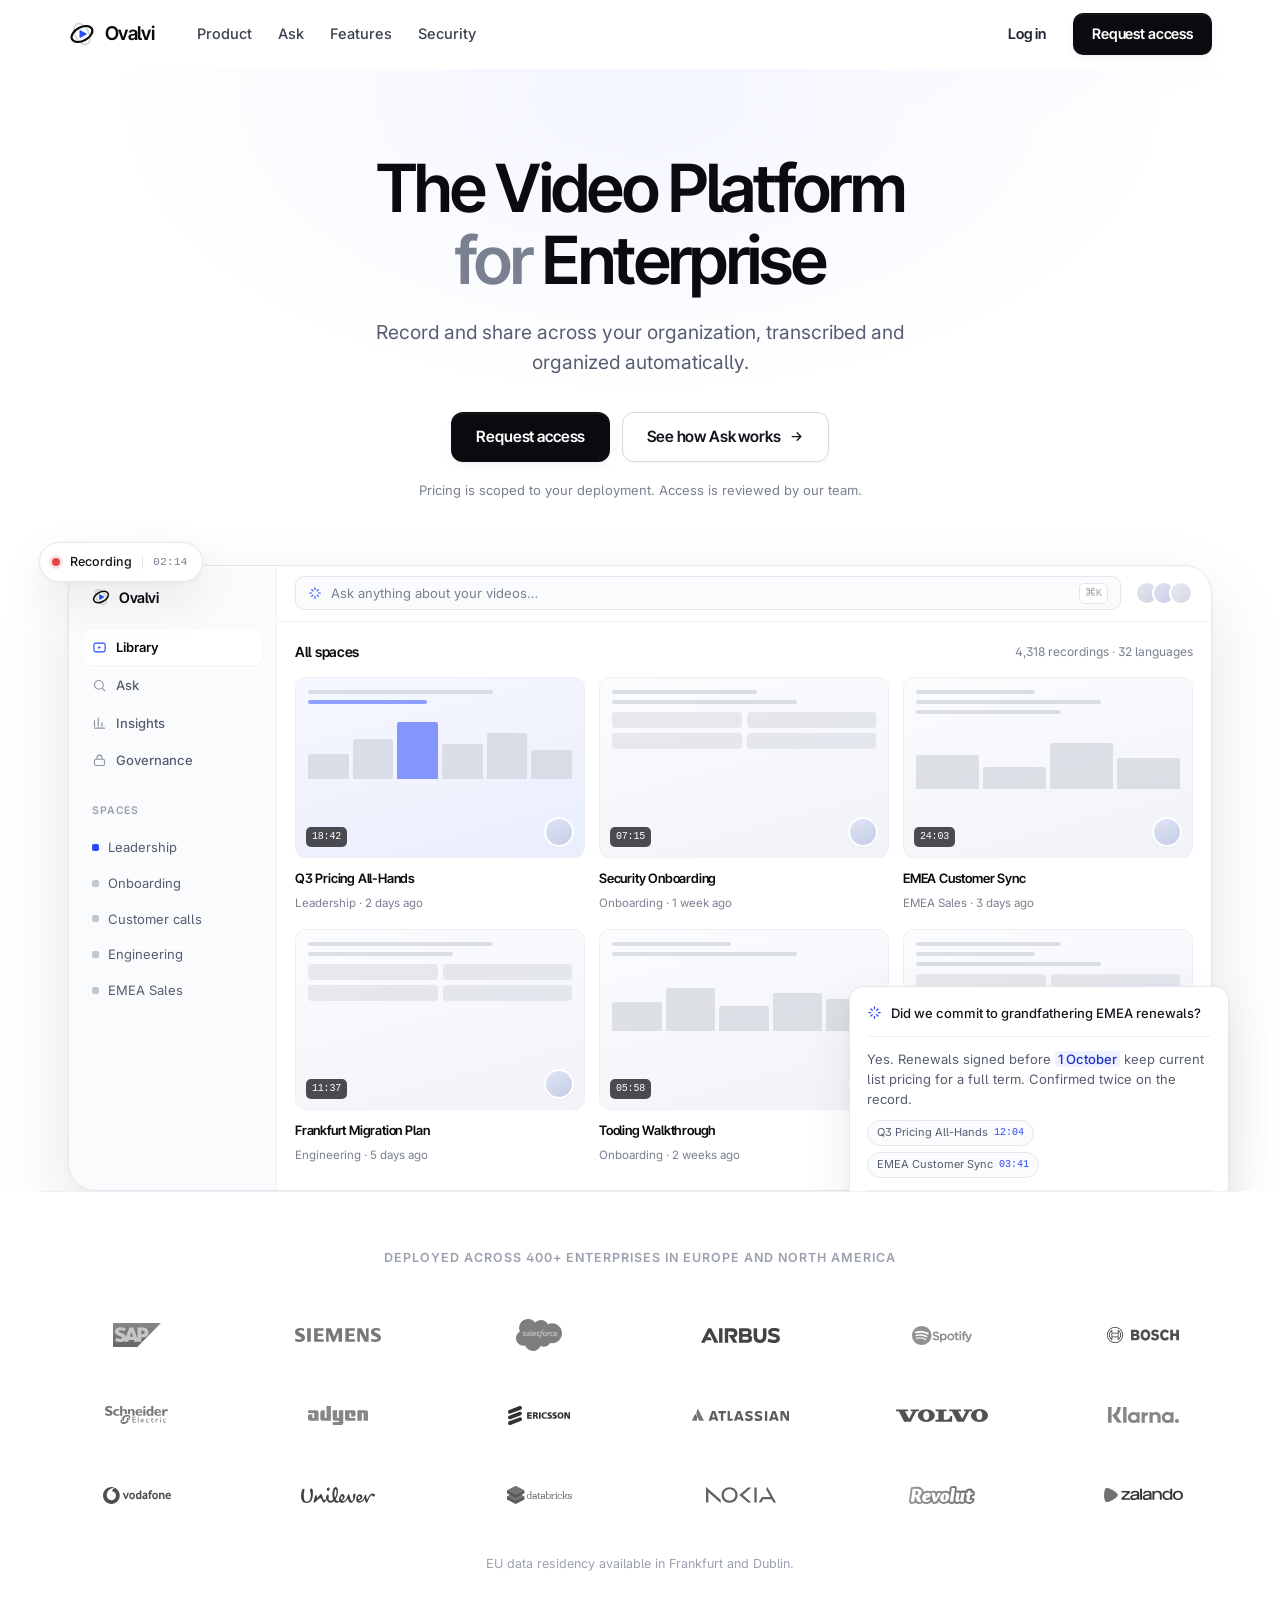
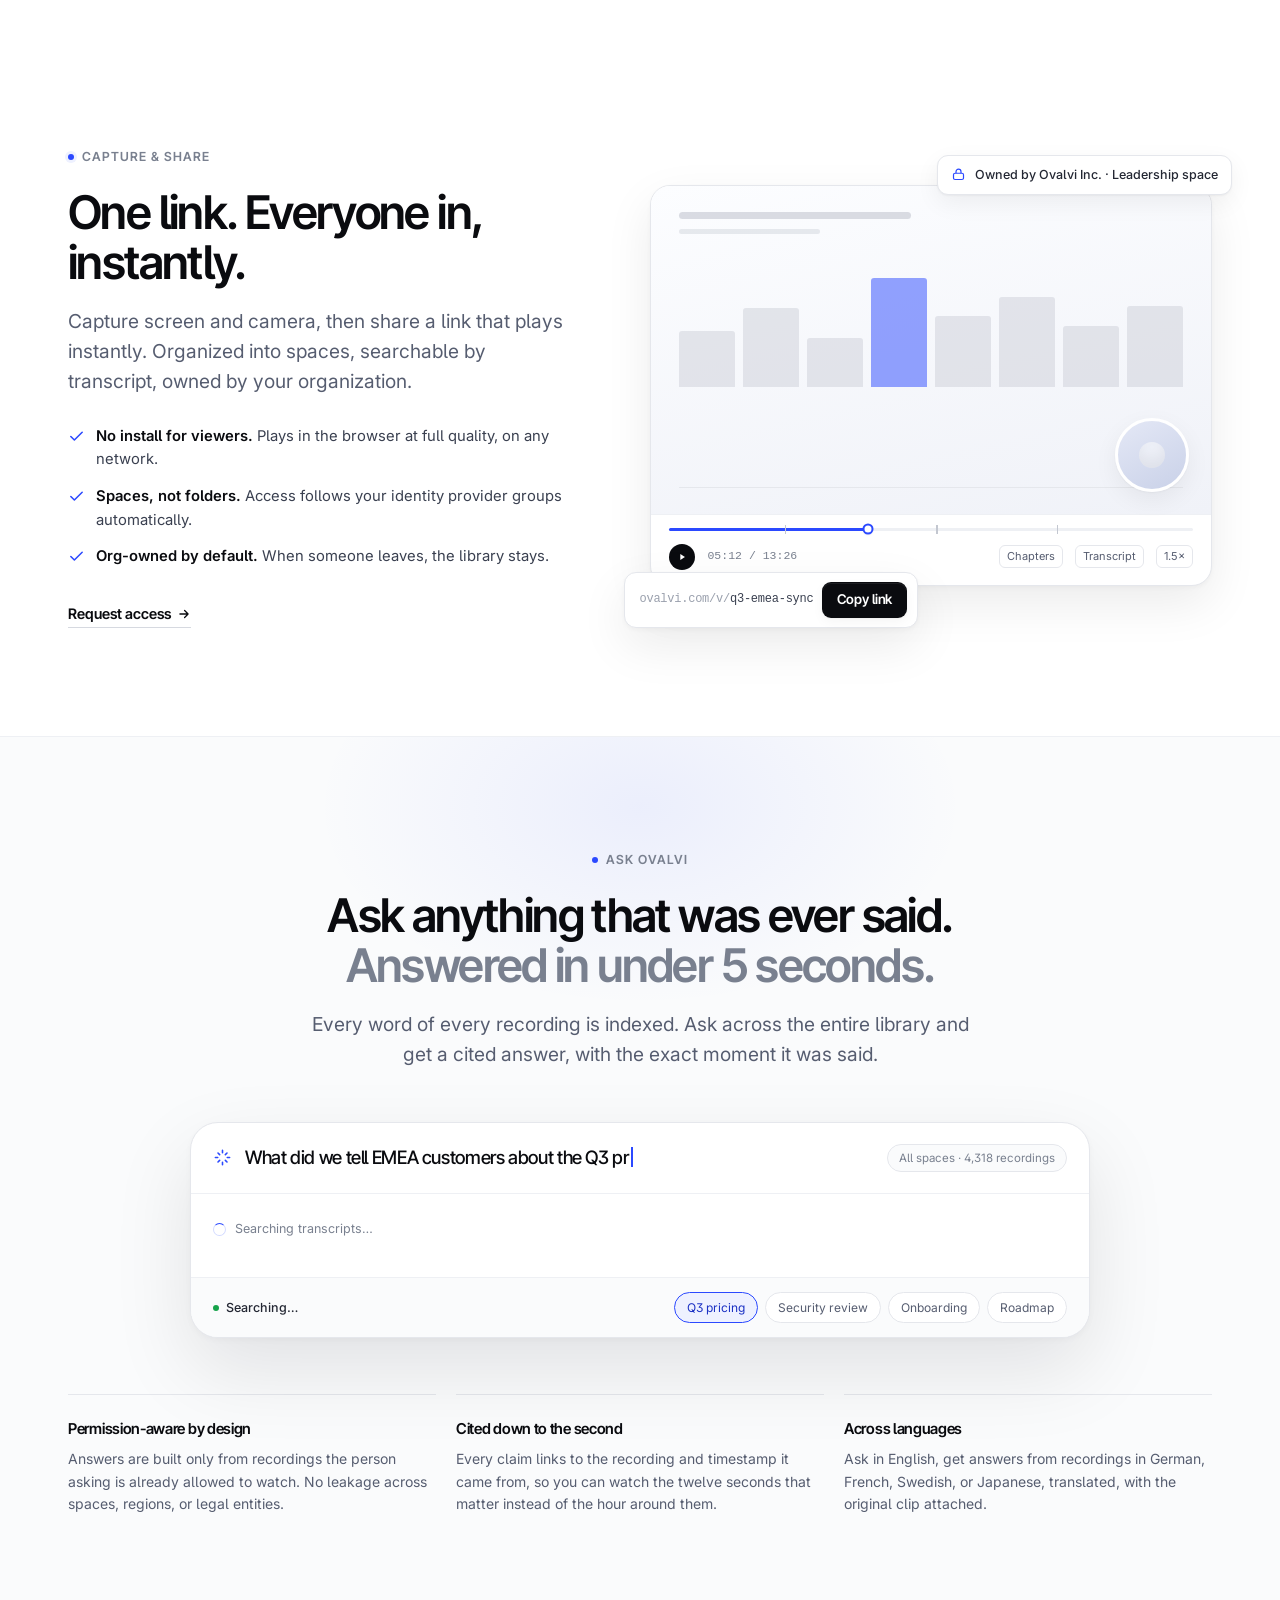
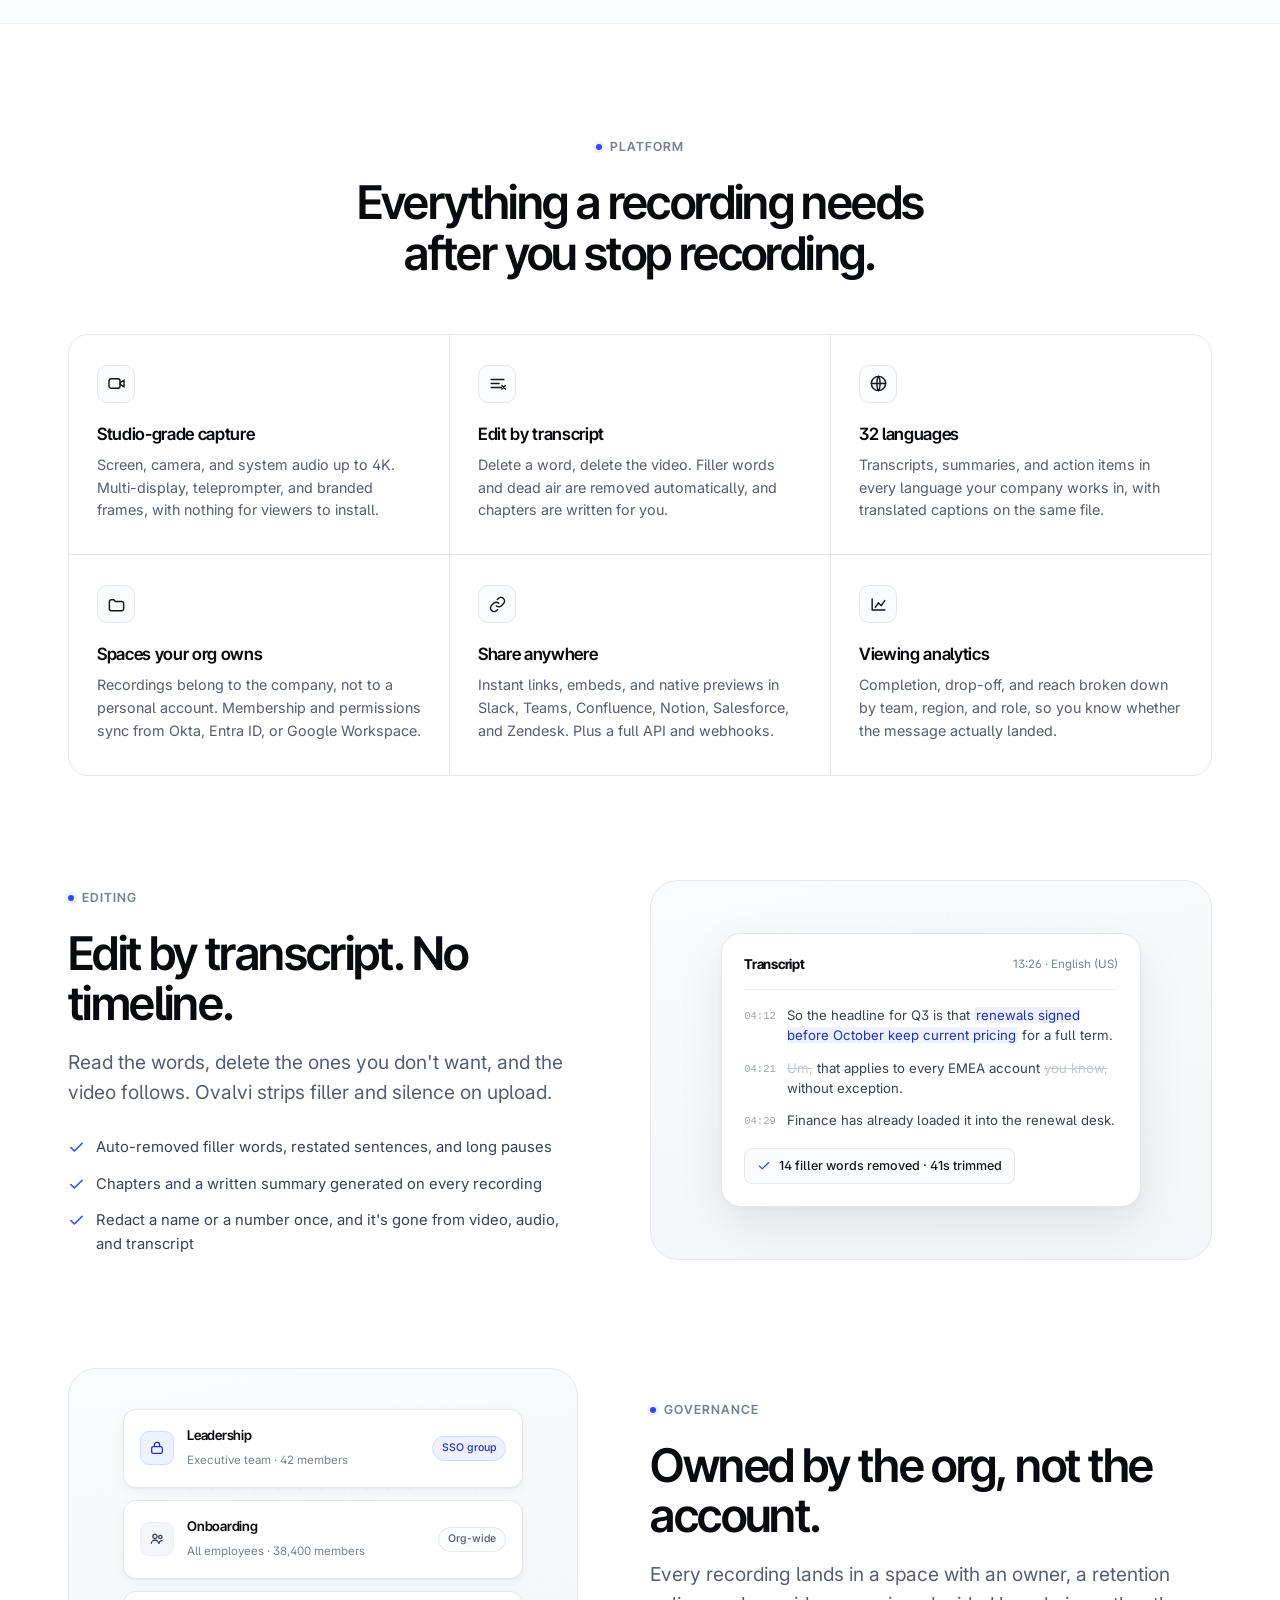
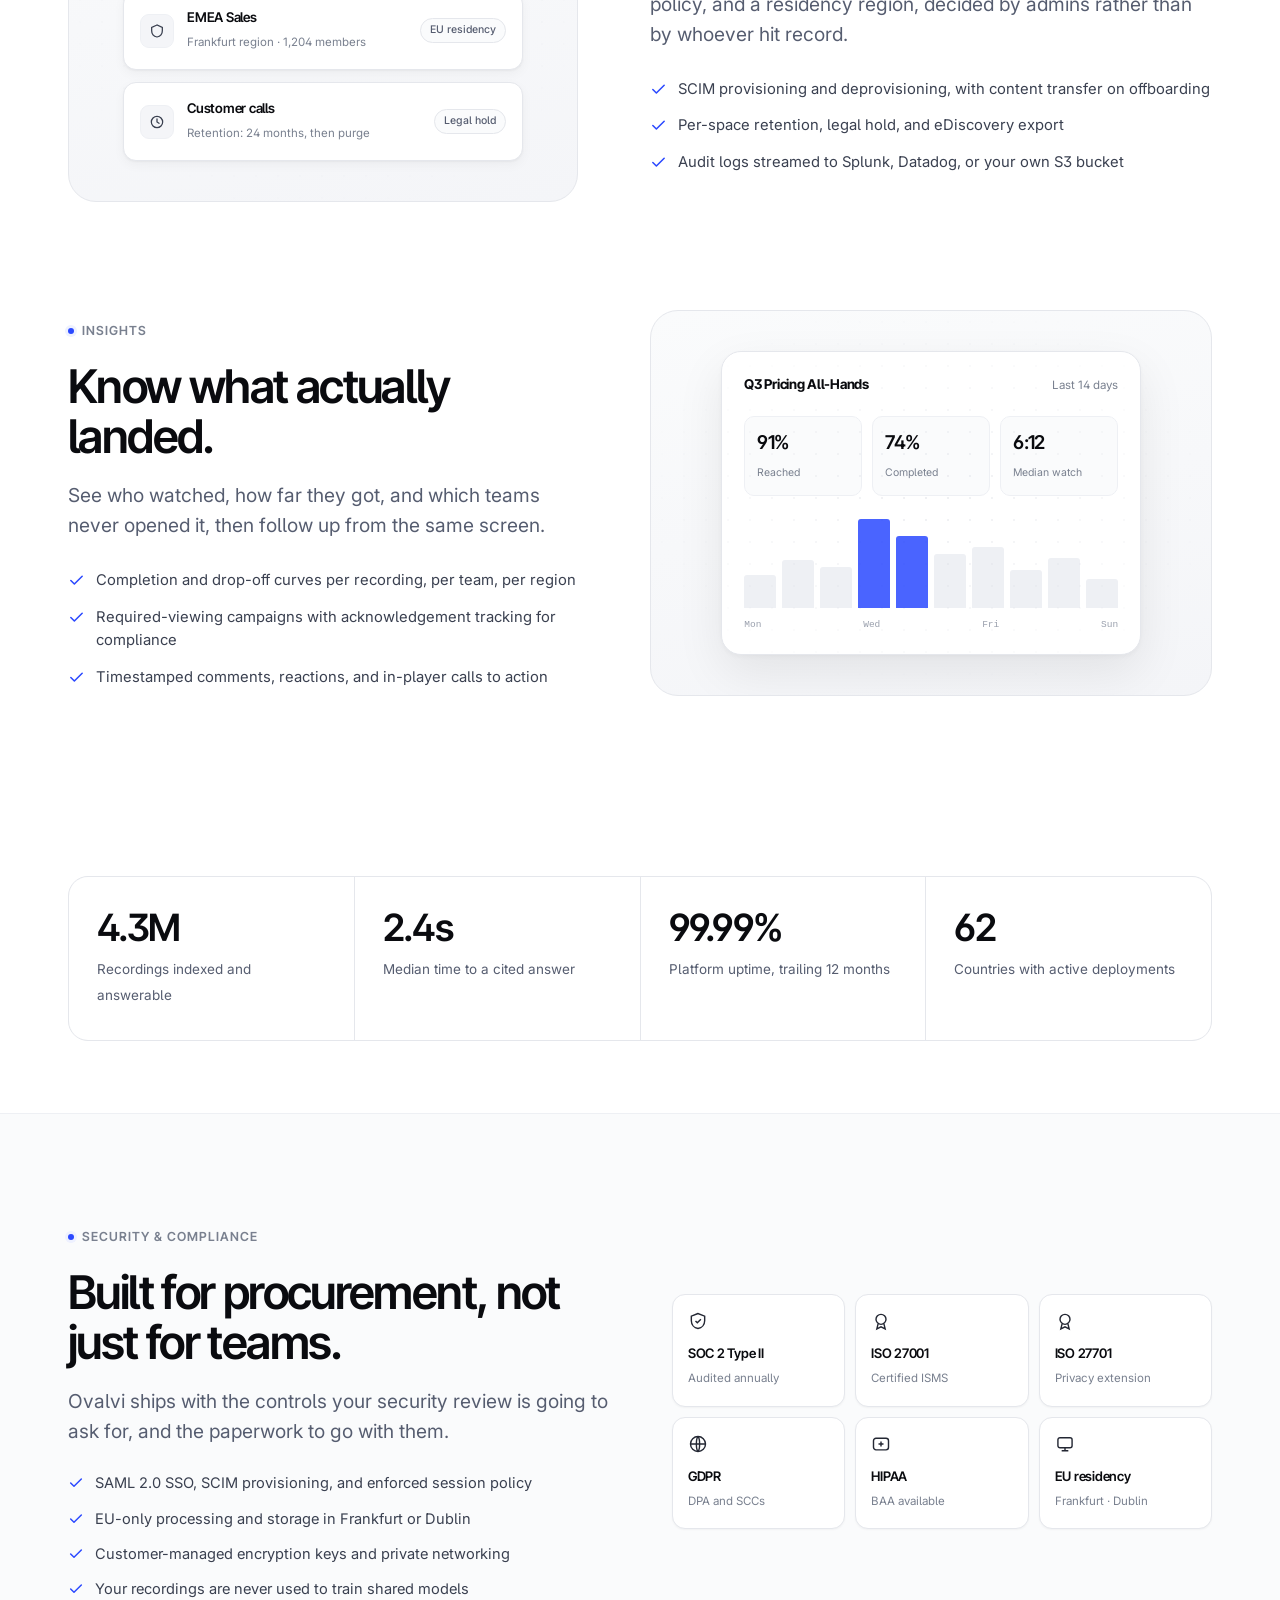
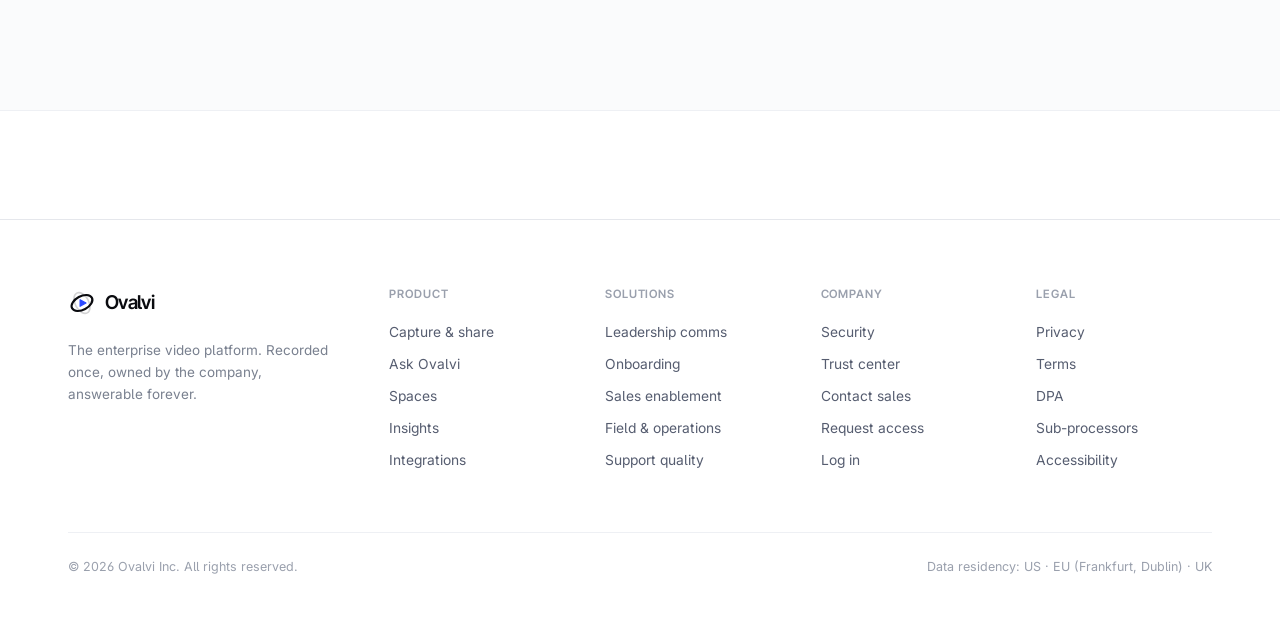
==== commit 5e8debb3: "Use full brand lockups on the logo wall, rework hero, drop em dashes - assets/logos/: 18 full horizo" ====
--- a/index.html
+++ b/index.html
@@ -3,8 +3,8 @@
 <head>
 <meta charset="utf-8">
 <meta name="viewport" content="width=device-width, initial-scale=1">
-<title>Ovalvi — Enterprise video that answers questions</title>
-<meta name="description" content="Ovalvi is the enterprise video platform. Record and share across your organization — transcribed, organized, and answerable in seconds.">
+<title>Ovalvi | The Video Platform for Enterprise</title>
+<meta name="description" content="Ovalvi is the enterprise video platform. Record and share across your organization, transcribed, organized, and answerable in seconds.">
 <link rel="icon" href="data:image/svg+xml,%3Csvg xmlns='http://www.w3.org/2000/svg' viewBox='0 0 32 32'%3E%3Cg transform='rotate(-28 16 16)' fill='none' stroke='%230a0b0f' stroke-width='2.2'%3E%3Cellipse cx='16' cy='16' rx='12.8' ry='7.8'/%3E%3Cellipse cx='16' cy='16' rx='7.8' ry='12.8' opacity='.18' stroke-width='1.9'/%3E%3C/g%3E%3Cpath d='M13.8 12.2v7.6l6.8-3.8z' fill='%232b49ff' stroke='%232b49ff' stroke-width='1.3' stroke-linejoin='round'/%3E%3C/svg%3E">
 <link rel="preconnect" href="https://fonts.googleapis.com">
 <link rel="preconnect" href="https://fonts.gstatic.com" crossorigin>
@@ -13,32 +13,10 @@
 </head>
 <body>
 
-<!-- Customer logos (Simple Icons). Trademarks belong to their respective owners. -->
-<svg width="0" height="0" style="position:absolute" aria-hidden="true" focusable="false"><defs>
-  <symbol id="lg-sap" viewBox="0 6.064 24 11.872"><path fill="currentColor" d="M0 6.064v11.872h12.13L24 6.064zm3.264 2.208h.005c.863.001 1.915.245 2.676.633l-.82 1.43c-.835-.404-1.255-.442-1.73-.467-.708-.038-1.064.215-1.069.488-.007.332.669.633 1.305.838.964.306 2.19.715 2.377 1.9L7.77 8.437h2.046l2.064 5.576-.007-5.575h2.37c2.257 0 3.318.764 3.318 2.519 0 1.575-1.09 2.514-2.936 2.514h-.763l-.01 2.094-3.588-.003-.25-.908c-.37.122-.787.189-1.23.189-.456 0-.885-.071-1.263-.2l-.358.919-2 .006.09-.462c-.029.025-.057.05-.087.074-.535.43-1.208.629-2.037.644l-.213.002a5.075 5.075 0 0 1-2.581-.675l.73-1.448c.79.467 1.286.572 1.956.558.347-.007.598-.07.761-.239a.557.557 0 0 0 .156-.369c.007-.376-.53-.553-1.185-.756-.531-.164-1.135-.389-1.606-.735-.559-.41-.825-.924-.812-1.65a1.99 1.99 0 0 1 .566-1.377c.519-.537 1.357-.863 2.363-.863zm10.597 1.67v1.904h.521c.694 0 1.247-.23 1.248-.964 0-.709-.554-.94-1.248-.94zm-5.087.767l-.748 2.362c.223.085.481.133.757.133.268 0 .52-.047.742-.126l-.736-2.37z"/></symbol>
-  <symbol id="lg-siemens" viewBox="0 10.016 24 3.968"><path fill="currentColor" d="M1.478 10.016c.24 0 .59.046 1.046.14v.726a2.465 2.465 0 0 0-.946-.213c-.41 0-.615.118-.615.354 0 .088.041.16.124.216.069.045.258.14.568.286.446.208.743.388.89.541.176.182.264.417.264.705 0 .415-.172.73-.516.949-.279.176-.64.264-1.085.264-.375 0-.753-.046-1.133-.139v-.755c.41.135.774.203 1.09.203.437 0 .655-.121.655-.362a.302.302 0 0 0-.095-.227c-.065-.065-.232-.155-.5-.27-.481-.208-.795-.384-.94-.53a.999.999 0 0 1-.284-.73c0-.377.137-.666.413-.864.272-.196.626-.294 1.064-.294zm21.19 0c.246 0 .565.04.956.123l.09.016v.727a2.471 2.471 0 0 0-.948-.213c-.409 0-.612.118-.612.354 0 .088.04.16.123.216.066.043.256.139.57.286.443.208.74.388.889.541.176.182.264.417.264.705 0 .415-.172.73-.514.949-.28.176-.643.264-1.087.264-.376 0-.754-.046-1.134-.139v-.755c.407.135.77.203 1.09.203.437 0 .655-.121.655-.362 0-.09-.03-.166-.092-.227-.066-.065-.233-.155-.503-.27-.48-.206-.793-.382-.94-.53a.997.997 0 0 1-.284-.732c0-.376.137-.664.413-.862.272-.196.627-.294 1.064-.294zm-12.674.066l.92 2.444.942-2.444h1.257v3.825h-.968v-2.708l-1.072 2.747h-.632l-1.052-2.747v2.708H8.67v-3.825zm-5.587 0v3.825H3.386v-3.825zm3.554 0v.692H6.327v.864H7.75v.63H6.327v.908h1.677v.73h-2.66v-3.824zm8.707 0v.692h-1.634v.864h1.422v.63h-1.422v.908h1.677v.73H14.05v-3.824zm1.898 0l1.255 2.56v-2.56h.719v3.825h-1.15l-1.288-2.595v2.595h-.72v-3.825z"/></symbol>
-  <symbol id="lg-salesforce" viewBox="0 3.6 24 16.8"><path fill="currentColor" d="M10.006 5.415a4.195 4.195 0 013.045-1.306c1.56 0 2.954.9 3.69 2.205.63-.3 1.35-.45 2.1-.45 2.85 0 5.159 2.34 5.159 5.22s-2.31 5.22-5.176 5.22c-.345 0-.69-.044-1.02-.104a3.75 3.75 0 01-3.3 1.95c-.6 0-1.155-.15-1.65-.375A4.314 4.314 0 018.88 20.4a4.302 4.302 0 01-4.05-2.82c-.27.062-.54.076-.825.076-2.204 0-4.005-1.8-4.005-4.05 0-1.5.811-2.805 2.01-3.51-.255-.57-.39-1.2-.39-1.846 0-2.58 2.1-4.65 4.65-4.65 1.53 0 2.85.705 3.72 1.8"/></symbol>
-  <symbol id="lg-airbus" viewBox="0 9.777 24 4.447"><path fill="currentColor" d="M11.0673 11.296c0-.8153-.5311-1.4329-1.6304-1.4329h-2.211v4.2614h1.0375v-3.335H9.437c.4323 0 .5928.247.5928.5311 0 .2965-.1605.5312-.5928.5312H8.4363l1.4329 2.2727h1.1858s-.9758-1.5316-.9635-1.5316c.5929-.1359.9758-.5558.9758-1.297M5.4966 9.8631h1.0376v4.2614H5.4966Zm-3.3227 0L0 14.137h1.1734l.3459-.7164h1.754l-.4324-.9017h-.877l.6424-1.3093h.0123l1.4575 2.9274h1.1982L3.1003 9.863Zm12.6854 2.0504c.3335-.1852.5065-.4693.5065-.9017 0-.6917-.5188-1.1487-1.3711-1.1487h-2.4333v4.2614h2.5198c.877 0 1.4575-.4693 1.4575-1.1981.0123-.494-.2718-.8646-.6794-1.0129m-2.2604-1.1487h1.3835c.21 0 .3705.1606.3705.3706s-.1606.3705-.3705.3705h-1.3835zm1.4205 2.4704H12.599v-.8646h1.4205c.247 0 .4447.1852.4447.4323 0 .247-.1977.4323-.4447.4323m4.8049-.9882c0 .6423-.2964 1.0005-.8893 1.0005-.5806 0-.877-.3582-.877-1.0005V9.8631h-1.0623v2.3098c0 1.3217.6917 2.0504 1.9516 2.0504 1.26 0 1.9516-.7287 1.9516-2.0504V9.8631h-1.0623v2.384zm3.8414-.6793c-.9881-.2347-1.1981-.2594-1.1981-.5435 0-.2223.247-.3211.667-.3211.5558 0 1.1364.1358 1.4699.3458l.3335-.8646c-.4447-.247-1.0623-.4076-1.8034-.4076-1.0993 0-1.717.5434-1.717 1.2846 0 .7905.4571 1.1116 1.5194 1.334.8276.1852 1.0005.2964 1.0005.531 0 .2471-.2224.3583-.6794.3583-.6546 0-1.2352-.1606-1.7045-.42l-.3212.914c.5188.2718 1.2846.4447 2.0504.4447 1.0746 0 1.717-.494 1.717-1.334.0123-.6793-.42-1.1116-1.334-1.3216"/></symbol>
-  <symbol id="lg-spotify" viewBox="0 0 24 24"><path fill="currentColor" d="M12 0C5.4 0 0 5.4 0 12s5.4 12 12 12 12-5.4 12-12S18.66 0 12 0zm5.521 17.34c-.24.359-.66.48-1.021.24-2.82-1.74-6.36-2.101-10.561-1.141-.418.122-.779-.179-.899-.539-.12-.421.18-.78.54-.9 4.56-1.021 8.52-.6 11.64 1.32.42.18.479.659.301 1.02zm1.44-3.3c-.301.42-.841.6-1.262.3-3.239-1.98-8.159-2.58-11.939-1.38-.479.12-1.02-.12-1.14-.6-.12-.48.12-1.021.6-1.141C9.6 9.9 15 10.561 18.72 12.84c.361.181.54.78.241 1.2zm.12-3.36C15.24 8.4 8.82 8.16 5.16 9.301c-.6.179-1.2-.181-1.38-.721-.18-.601.18-1.2.72-1.381 4.26-1.26 11.28-1.02 15.721 1.621.539.3.719 1.02.419 1.56-.299.421-1.02.599-1.559.3z"/></symbol>
-  <symbol id="lg-bosch" viewBox="0 0 24 24"><path fill="currentColor" d="M12 0C5.373 0 0 5.373 0 12s5.373 12 12 12 12-5.373 12-12C23.996 5.374 18.626.004 12 0zm0 22.88C5.991 22.88 1.12 18.009 1.12 12S5.991 1.12 12 1.12 22.88 5.991 22.88 12c-.006 6.006-4.874 10.874-10.88 10.88zm4.954-18.374h-.821v4.108h-8.24V4.506h-.847a8.978 8.978 0 0 0 0 14.988h.846v-4.108h8.24v4.108h.822a8.978 8.978 0 0 0 0-14.988zM6.747 17.876a7.86 7.86 0 0 1 0-11.752v11.752zm9.386-3.635h-8.24V9.734h8.24v4.507zm1.12 3.61V6.124a7.882 7.882 0 0 1 0 11.727z"/></symbol>
-  <symbol id="lg-schneiderelectric" viewBox="0 0.312 24 23.376"><path fill="currentColor" d="M16.73.313c-3.56-.049-7.797 1.68-11.288 5.02-.87.83-1.607 1.725-2.28 2.642h3.042L5.497 9.99H1.864c-.346.636-.672 1.266-.922 1.906h4.307l-.687 2.016H.327c-.724 3.079-.262 5.953 1.559 7.777 3.54 3.538 11.01 2.292 16.591-3.048.977-.93 1.783-1.931 2.511-2.96h-3.906l.596-2.013h4.568c.334-.64.643-1.274.883-1.914h-4.992l.554-2.01h5.051c.623-2.917.132-5.62-1.638-7.39C20.76 1.01 18.867.34 16.73.312Zm-1.044 4.714h4.968l-.634 2.938h-3.002c-.323 0-.46.054-.592.201-.05.058-.07.115-.09.23l-1.639 6.22c-.385 2.179-3.065 4.359-6.555 4.359H3.288l.842-3.198h3.119a.984.984 0 0 0 .775-.347c.076-.09.177-.232.19-.377L9.509 9.62c.381-2.182 2.686-4.592 6.177-4.592Z"/></symbol>
-  <symbol id="lg-adyen" viewBox="0 8.118 24 7.764"><path fill="currentColor" d="M11.64703 9.88245v2.93377c0 .13405.10867.24271.24272.24271h.46316V9.88245h1.76474v5.1503c0 .46916-.38033.8495-.8495.8495H9.94303v-1.23507h2.40991v-.52942h-1.62108c-.46917 0-.8495-.38033-.8495-.8495V9.88245h1.76467Zm-8.26124.00001c.46917 0 .8495.38034.8495.8495v3.3858H.8495c-.46916 0-.8495-.38033-.8495-.8495v-.94805c0-.46917.38034-.8495.8495-.8495h.91521v1.3455c0 .13406.10867.24272.24272.24272h.46316V11.184c0-.13405-.10867-.24271-.24272-.24271l-2.16719-.00002V9.88246Zm5.79068-1.76471v6.00001H5.79068c-.46917 0-.8495-.38033-.8495-.8495v-2.53631c0-.46917.38033-.8495.8495-.8495h.91515v2.93377c0 .13405.10867.24271.24272.24271h.46316l.00005-4.94118h1.76471Zm9.03286 1.76471a.8495.8495 0 0 1 .8495.8495v.94805c0 .46917-.38033.8495-.8495.8495h-.9152v-1.3455c0-.13404-.10868-.2427-.24272-.2427h-.46317v1.8749c0 .13406.10867.24272.24272.24272h2.16719v1.05883h-3.32511c-.46917 0-.8495-.38033-.8495-.8495v-3.3858Zm4.94117 0c.46916 0 .8495.38034.8495.8495v3.3858h-1.7647V11.184c-.0004-.13388-.10884-.24232-.24272-.24272h-.46316v3.1765H19.7647V9.88245Z"/></symbol>
-  <symbol id="lg-ericsson" viewBox="3.117 0 17.766 24"><path fill="currentColor" d="M20.76 1.593A2.36 2.36 0 0 0 19.572.225c-.54-.27-1.188-.336-2.256.02L5.187 4.29c-1.068.357-1.548.795-1.818 1.338a2.36 2.36 0 0 0 1.059 3.174c.54.27 1.188.336 2.256-.021l12.129-4.044c1.068-.354 1.548-.795 1.818-1.338a2.35 2.35 0 0 0 .13-1.806zm0 7.485a2.36 2.36 0 0 0-1.188-1.368c-.54-.27-1.188-.336-2.256.021L5.187 11.775c-1.068.357-1.548.795-1.818 1.338a2.36 2.36 0 0 0 1.059 3.174c.54.27 1.188.336 2.256-.021l12.129-4.041c1.068-.357 1.548-.795 1.818-1.341a2.35 2.35 0 0 0 .13-1.806zm0 7.488a2.36 2.36 0 0 0-1.188-1.368c-.54-.27-1.188-.336-2.256.021L5.187 19.263c-1.068.357-1.548.795-1.818 1.338a2.36 2.36 0 0 0 1.059 3.174c.54.27 1.188.336 2.256-.02l12.129-4.045c1.068-.354 1.548-.795 1.818-1.338a2.35 2.35 0 0 0 .13-1.806z"/></symbol>
-  <symbol id="lg-atlassian" viewBox="0 0.008 24 23.985"><path fill="currentColor" d="M7.12 11.084a.683.683 0 00-1.16.126L.075 22.974a.703.703 0 00.63 1.018h8.19a.678.678 0 00.63-.39c1.767-3.65.696-9.203-2.406-12.52zM11.434.386a15.515 15.515 0 00-.906 15.317l3.95 7.9a.703.703 0 00.628.388h8.19a.703.703 0 00.63-1.017L12.63.38a.664.664 0 00-1.196.006z"/></symbol>
-  <symbol id="lg-volvo" viewBox="0 0 24 24"><path fill="currentColor" d="M10.873 12.584h.49l-.001-1.452h-.489v-.322h1.94v.322h-.483v1.451h.449c.415 0 .687-.274.687-.646h.32v.972h-2.913v-.325zm4.313.327h1.134l.962-1.779h.482v-.322h-1.45v.322h.419l-.701 1.295-.71-1.295h.51l-.002-.322h-2.104v.322h.482l.978 1.779zM5.073 10.81H2.968v.322h.481l.98 1.779h1.133l.962-1.779h.482v-.322h-1.45v.322h.418l-.7 1.295-.71-1.295h.509v-.322zm3.707-.044c.975 0 1.498.486 1.498 1.096 0 .618-.494 1.111-1.493 1.111-.999 0-1.497-.493-1.497-1.111 0-.61.517-1.096 1.492-1.096zm.017.33c-.333-.005-.527.348-.534.753-.006.39.15.784.506.79.366.007.524-.39.53-.772.008-.405-.168-.764-.502-.77zm10.738-.33c.974 0 1.497.486 1.497 1.096 0 .618-.493 1.111-1.492 1.111-1 0-1.498-.493-1.498-1.111 0-.61.518-1.096 1.493-1.096zm-.517 1.083c-.007.39.15.784.506.79.366.007.524-.39.53-.772.008-.405-.168-.764-.502-.77-.333-.006-.527.347-.534.752zm2.857-6.667L20.656 6.4A10.26 10.26 0 0 1 22.308 12c0 5.693-4.615 10.308-10.308 10.308S1.692 17.693 1.692 12 6.307 1.692 12 1.692c2.07 0 3.996.61 5.611 1.66l1.219-1.219A11.944 11.944 0 0 0 12 0C5.373 0 0 5.373 0 12s5.373 12 12 12 12-5.373 12-12c0-2.533-.785-4.882-2.125-6.818zM18.036.472v.337c.728.394 1.413.859 2.047 1.382l-1.71 1.71a10.29 10.29 0 0 1 1.735 1.732l1.708-1.708c.524.636.989 1.322 1.384 2.038h.328V.473h-5.492z"/></symbol>
-  <symbol id="lg-klarna" viewBox="0 2 24 20"><path fill="currentColor" d="M4.592 2v20H0V2h4.592zm11.46 0c0 4.194-1.583 8.105-4.415 11.068l-.278.283L17.702 22h-5.668l-6.893-9.4 1.779-1.332c2.858-2.14 4.535-5.378 4.637-8.924L11.562 2h4.49zM21.5 17a2.5 2.5 0 110 5 2.5 2.5 0 010-5z"/></symbol>
-  <symbol id="lg-vodafone" viewBox="0 0 24 24"><path fill="currentColor" d="M12 0A12 12 0 0 0 0 12A12 12 0 0 0 12 24A12 12 0 0 0 24 12A12 12 0 0 0 12 0M16.25 1.12C16.57 1.12 16.9 1.15 17.11 1.22C14.94 1.67 13.21 3.69 13.22 6C13.22 6.05 13.22 6.11 13.23 6.17C16.87 7.06 18.5 9.25 18.5 12.28C18.54 15.31 16.14 18.64 12.09 18.65C8.82 18.66 5.41 15.86 5.39 11.37C5.38 8.4 7 5.54 9.04 3.85C11.04 2.19 13.77 1.13 16.25 1.12Z"/></symbol>
-  <symbol id="lg-unilever" viewBox="0.445 0 23.11 24"><path fill="currentColor" d="M21.436 6.6255c.1147.8467 1.392 1.99 1.746 1.9613.2344-.0191.3205-1.105.3205-1.9613 0-.488.0287-.8754-.2296-.9616-.4114.8276-1.4878.995-1.837.9616zm.0717-.378c.928 0 1.7747-.7414 1.7747-1.392 0-.3014-.1435-.555-.507-.598.0622.0813.0909.1388.0909.287 0 .4928-.7463 1.0333-1.5595 1.0333-.2966 0-.3827.2057-.3827.311-.0048.2583.2344.3588.5836.3588zm-.1962-1.0045c-.1243 0-.3013 0-.4018-.1962-.0335-.0621-.0478-.1387-.0622-.22-.0239-.1244-.0478-.2488-.1435-.3157.153.0478.3062.0478.4353.0478.4019 0 .7846-.2775 1.0811-.2775.1962 0 .2536.1244.2536.2488.0096.3923-.7893.7128-1.1529.7128h-.0096zM1.373 12.232c.3014 0 .2392-1.856.732-1.856.1148 0 .1482.1147.1482.263 0 .421-.2057 1.0333-.2057 1.373 0 .1722.0479.2296.1244.2248.2153 0 .5884-2.0427.952-2.0427.1148 0 .1722.1149.1722.2344 0 .4258-.5454 1.66-.5454 2.0044 0 .0574.024.1005.0575.1005.2248 0 .6697-.9615.8132-1.4447.0813-.2488.1866-.3827.287-.3827.0909 0 .1722.1005.1722.3062 0 .4831-.4449 1.612-.8371 2.3727-.3014.5884-.775 1.4351-.775 1.9087 0 .2392.0478.4927.3875.7893-.5693-.0335-.8037-.0909-1.0142-.5358-.952 1.8944 1.7605 1.7126.8324 3.3965-.1674-.3014-1.5069-.6123-1.5069-2.3775 0-1.526 1.3347-2.4158 1.3347-3.0473 0-.1243-.043-.2296-.1579-.33-.2966-.2488-.3013-.4545-.5358-.4545-.1674 0-.373.3923-.1626.7415.0718.1148.1387.1818.1387.2966 0 .2487-.3922.9185-.6697.9137-.2774 0-.488-.6841-.488-1.7891 0-.9807.2249-1.971.4976-1.971.0813 0 .1004.0575.1004.1244 0 .1148-.0335.3492-.0335.7415.0048.4162.0957.4497.1818.4401zm2.2723 2.612c.3731 0 .684-.2775.684-.8898v-.909c0-.3492.0288-.7414.2584-1.0141-.0287.1148-.0287.2392-.0287.354 0 .7654.421 1.2916.421 2.033 0 .2775-.0814.4258-.2918.421-.2057 0-.1866-.1865-.2344-.1865-.0335 0-.091.1148-.091.2392 0 .1817.1388.4783.5024.4831.3205 0 .5788-.2918.5788-.6219 0-.8036-.6219-1.6934-.6219-2.5497 0-.3731.1005-.6219.177-.818 0 1.77 1.5069 3.0616 1.5069 3.803 0 .1675-.1244.3014-.311.3014-.2057 0-.3013-.1626-.3013-.287 0-.0622-.0096-.0813-.0335-.0813-.0526 0-.2153.177-.2153.4114 0 .2966.2392.6506.684.6506.5072 0 .7846-.4306.7846-.8133 0-.9376-1.8274-2.3536-1.8274-3.87 0-.2583.043-.6793.2296-.9998-1.1768.7558-1.5403 1.7652-1.5403 2.6502 0 .7654-.0287 1.148-.421 1.148-.2057 0-.2583-.1865-.33-.1865-.0527 0-.0814.1627-.0814.2057.0096.3349.244.5167.488.5167h.0143v.0095zM19.8334 4.6401c-.1722 0-.4545.1866-.6793.1866-.2823-.0048-.201-.3588-.5119-.3588-.067 0-.1483.0191-.2296.0622-.6458.3253-1.1481.201-1.263.2775-.0286.0143-.0525.0382-.0621.0908 0 .6698.7128 1.703 1.8991 1.703.8133 0 1.4974-.2774 1.4974-.7319 0-.397-.3827-1.2294-.6506-1.2294zm-.7415 1.3012c-.6554 0-1.086-.354-1.0811-.5884 0-.0287.0191-.0478.0526-.0478.1052 0 .3923.1435.7654.2057.4353.0717.6697.0813.7845.0813.1148 0 .1674.0287.1674.0622 0 .11-.2965.287-.6888.287zM3.8318 18.2069c-.2918.0718-.7654.5358-.7654 1.2677 0 .8706.9376 2.2149 2.478 2.2149 1.3011 0 1.6216-.8994 1.6216-1.507 0-1.3441-.8276-2.2913-1.9087-2.2913-.5884 0-1.1146.4305-1.1146 1.062 0 .5931.4449 1.4733 1.5069 1.4733.4975 0 .794-.3587.794-.7653 0-.4019-.3635-.952-.8993-.952-.1626 0-.2774.1052-.2774.2774 0 .2153.2966.421.665.4258.0908 0 .1626-.0191.196-.0335.0192.024.024.067.024.1053 0 .2057-.1962.33-.4975.33-.4545 0-.8898-.3396-.8898-.8754 0-.3205.2775-.5501.6793-.5501.794 0 1.2677.708 1.2677 1.4064 0 .6315-.3492.9998-1.062.995-1.4351.0048-2.124-1.2868-1.8178-2.5832zm11.0552 2.8368c-.091-.1723-.0192-.4689-.287-.4689-.1818 0-.1962.1436-.2153.2584-.3875-.11-.708-.1675-.995-.1675-.2057 0-.3827.0287-.5358.0814-.1005-.1818-.5406-.5262-.9233-.6506-.1483.8036-.8706 1.435-1.9422 1.526-.0621.5262-.4736.6601-.794.6601-.2297.0048-.598-.0765-.6172-.1674-.1243-.7558-.6984-1.1816-.9471-1.282.0095.0813.019.1674.019.2487 0 .641-.44 1.0429-1.258 1.0429-.1244 0-.2966-.0096-.421-.0335.9376 1.0428 1.6073.6601 2.0427.8563C8.582 23.2059 9.046 24 10.8734 24c.665 0 1.3443-.2583 1.7891-.5453.0814.2678.3588.507.8133.507.775 0 1.2103-.2392 1.2103-.4353 0-.0526-.0048-.134-.1388-.134s-.1148.0336-.5405.0336c-.4928-.0048-1.2964-.1962-1.6743-1.0573-.067-.1435-.1722-.1435-.2057-.1435-.2488 0-.6315.885-2.2006.885-.6553.0048-.9615-.244-.9615-.3013 0-.0096 0-.0192.0335-.0192.0622 0 .3062.0287.6075.0287.9903 0 1.7892-.4544 2.2723-.9806.1674-.1866.2488-.2153.3923-.2153.1244 0 .2583.11.3205.2774.22.5693.7271 1.0238 1.282 1.0238.751 0 .7606-1.282.9376-1.3443a.344.344 0 00.1053.0192c.0909 0 .2344-.067.2344-.2344 0-.1818-.22-.2297-.2631-.3205zm-1.215.9615c-.1962-.0048-.354-.1627-.354-.3588 0-.201.1578-.3588.354-.3588.196 0 .3587.1627.3587.3588a.3583.3583 0 01-.3588.3588zm6.4245-5.1808c-1.3108 0-.9711 1.148-2.502 1.4973-.2822.0622-.3635.153-.3635.2775 0 .2344.1292.5357.2918.5357.665 0 1.703-1.3825 1.8896-1.3825v-.009c.0784.0046.1577.0117.153.1956 0 .5023-1.4446 1.1577-1.4446 1.5165 0 .2152.5118.6697 1.0094.6697.7223.0048 1.3681-1.4734 1.5212-1.4734.1196 0 .1626.086.1626.177 0 .4018-.488 1.1863-1.3442 1.526-.177.0717-.2057.153-.2057.2153 0 .1961.2248.4879.4305.4879.2488 0 1.9231-1.459 1.9231-2.6358 0-1.105-.7989-1.5978-1.5212-1.5978zm.6027 1.2677a.5738.5738 0 01-.263-.067c-.1149-.0526-.3206-.2248-.3206-.488 0-.2391.134-.3396.2583-.3396.3827 0 .7846.3397.7893.6076 0 .2152-.2057.287-.464.287zM3.7265 6.8742c0 .1962.1579.354.354.3588.1962 0 .354-.1626.354-.3588 0-.1961-.1626-.354-.354-.354-.1913.0048-.3588.1627-.3588.354h.0048zm-.464-.7989c0 .1962.1579.354.354.354.1961 0 .3588-.1626.3588-.3587 0-.1962-.1627-.3588-.3588-.3588s-.354.1722-.354.3635zm-.3205 2.435c-.2057.0526-.6315.3013-.6315.7462 0 .3205.2536.5262.5597.5262.1627 0 .2775-.0334.3493-.0909-.2488-.2391-.3397-.507-.3397-.775 0-.177.0287-.2917.0622-.4065zm-2.1862.1291c-.0095.043-.0095.091-.0095.134 0 .421.2152.6506.5118.6506.22 0 .4832-.134.7128-.4258-.0957.0191-.2153.0287-.3205.0287-.3205 0-.684-.0909-.8946-.3875zm-.311.799c0 .6744.2058.995.5694.9997.287 0 .6697-.2057 1.1241-.598-.3492.0814-.617.134-.8563.1388C.9615 9.974.7176 9.8497.445 9.4383zm2.3106-3.5688c.043-.1435.0814-.3205.0814-.5166 0-.4258-.1962-1.0763-.8037-1.0763-.3492 0-.598.2774-.598.6075 0 .708.708.9902 1.3203.9854zm.4497.8994c-.1148-.153-.0718-.2918-.1435-.3636-.043-.043-.1674-.043-.33-.0622a2.2396 2.2396 0 00-.1962-.0095c-.2918 0-.641.0382-1.0333.287-.7702.488-.6602 1.3107-.7798 1.5117-.0143.0287-.0287.0621-.0287.1004 0 .0813.091.1722.1723.1674.0717 0 .1148-.0191.153-.0191.2153 0 .4593.1483.799.153.2056 0 .4448-.0621.7462-.2152.641-.3205.8898-1.1146.8898-1.2485 0-.1675-.134-.1483-.2488-.3014zM1.9948 8.118c-.2918 0-.6123-.3636-.6123-.6936 0-.177.134-.4019.2296-.4019.0335 0 .0574.024.0574.091.0526.4352.3445.684.6076.8131.0287.024.0478.024.0478.0431 0 .0526-.1674.1435-.33.1483zm.8372-.5501c-.311 0-.5597-.4736-.5597-.7415 0-.1674.1004-.1866.2296-.1866.0622 0 .0909.0096.1387.0335.0766.043.0766.2153.177.354.0622.0813.2296.1818.2296.2535 0 .1244-.0717.287-.2152.287zm.8515.2105c-.1962.2296-.4019.6218-.4019 1.0285 0 .4783.2966.8802.7559.8802.4353 0 .641-.3732.641-.7559-.0048-.6027-.5454-1.0237-.995-1.1528zM1.7748 6.0658s-.2584.1961-.5789.1961c-.3827 0-.684-.287-.684-.684 0-.2775.1435-.5598.4735-.7033-.0095.0526-.0095.0957-.0095.1531-.0048.5023.2774.8898.7989 1.038zM17.4893 9.022c0 .2057.1722.378.378.3732.2056 0 .373-.1675.373-.3732s-.1674-.3731-.373-.3731c-.2105 0-.378.1722-.378.3731zm.024 1.1242c0 .2296.1817.421.421.421a.4216.4216 0 00.4209-.421.4216.4216 0 00-.421-.421c-.2296.0096-.421.1914-.421.421zm-1.282.7606c0 .3444.2726.6171.617.6171.3397 0 .6171-.2774.6171-.617s-.2774-.6172-.617-.6172c-.3397.0048-.6172.2775-.6172.6171zm.33-1.2629c0 .1961.1579.354.354.3588.1961 0 .3588-.1627.3588-.3588s-.1627-.3588-.3588-.3588c-.1914 0-.3492.1627-.3492.3636l-.0048-.0048zm-1.1672.7176c0 .1961.1578.354.354.354s.3587-.1579.3587-.354-.1626-.354-.3587-.354c-.1914 0-.3493.1626-.354.354zm.9184-2.0905c0 .3061.2631.5692.5693.5692s.5693-.2583.5693-.5692-.2584-.5693-.5693-.5693c-.311 0-.5693.2631-.5693.5693zm.665-1.0907c0 .1818.1483.3444.3444.3396a.341.341 0 00.3397-.3396.341.341 0 00-.3397-.3397c-.1913.0048-.3492.1531-.3444.3397zm-1.6121.8563c0 .1818.1483.3444.33.3396a.341.341 0 00.3397-.3396.341.341 0 00-.3397-.3397c-.177.0048-.33.1531-.33.3397zm-.0431 1.1624c0 .3062.2392.5502.5358.5454a.542.542 0 00.5453-.5454.542.542 0 00-.5453-.5453c-.2966-.0048-.5406.2344-.5358.5453zm-1.1242.5645c0 .2727.2296.5023.5023.507.2775 0 .507-.2295.507-.507 0-.2775-.2343-.507-.507-.507-.2679 0-.5023.2248-.5023.507zm.3014-1.2581c0 .1961.1579.354.354.354s.3588-.1627.3588-.3588-.1627-.3588-.3588-.3588c-.1914-.0048-.3492.1579-.3492.3588h-.0048v.0048zm3.1333 2.7506c0-.177.1627-.33.335-.33.196 0 .3443.1482.3443.33 0 .2057-.153.3492-.3492.3445a.3312.3312 0 01-.33-.3445zm.3014 9.3666c.0718-.0622.091-.1627.091-.2583v-.2057c0-.2584-.3924-.4114-.9281-.4114-.6506 0-.9998.2918-.9998.4161v.4114c0 .1723.3875.3445.8802.3445.3779 0 .7271-.1005.9567-.2966zm.4638.0958c-.2297.1771-.775.5787-1.674.5835-.4832 0-.6937-.1531-.7655-.1531-.0909 0-.1865.0909-.287.2057-.2105.2487-.488.7128-.488 1.2246 0 .354.2727.708.7894.7128 1.6695 0 2.9133-1.0428 2.9133-1.8896.0047-.4796-.2828-.6856-.4882-.6839zm-.8417 1.6359c-.2248.153-.5262.2774-.971.2822.0717-.2152.1243-.4353.1243-.6506 0-.0717-.0096-.1243-.0191-.2057h.1148c.6984-.0047 1.0045-.2822 1.0572-.2774.043 0 .1004.024.1004.1866 0 .196-.0909.4544-.4066.6649zm1.1529-9.1322c0 .2153.067.4784.2966.4832.1865 0 .3492-.287.3492-.598 0-.3587-.0622-.6314-.0622-.775 0-.0621.0287-.0908.0622-.0908.134.0095.2631.3779.4018.3779.1627 0 .4019-.2966.4975-.2966.0287 0 .0335.0335.0335.043 0 .134-.2057.4306-.2057.5502 0 .1004.5119.1148.5119.2057 0 .134-.5406.134-.7989.2487-.2488.1053-.4018.2392-.4018.421s.1817.2153.4353.2153c.598 0 1.0141-.3205 1.148-.3205.0288 0 .048.0239.048.043 0 .091-.3015.3827-.3015.5119 0 .1483.5502.33.5502.421-.0096.0286-.043.0334-.1053.0334-.1004 0-.2487-.0287-.3683-.0287-.0718 0-.134.0096-.1627.043-.0622.067.024.5454-.1052.5454-.1148 0-.421-1.0524-1.105-1.0524-.1005 0-.1675.0813-.1675.2153 0 .354.3444.7654.6745.9615.1483.1005.4019.1961.4019.2535 0 .1053-.5693.0096-.5693.1866 0 .1579.067.4018.067.5454 0 .043-.0096.0956-.0622.1004-.1053 0-.3684-.488-.4927-.488-.1053 0-.3397.2919-.4354.2919-.0239 0-.043-.0287-.043-.0526 0-.2057.33-.6698.33-1.1242 0-.2153-.0286-.6793-.287-.6793-.2152 0-.4544.3396-.5597.6745-.0622.1961-.0191.952-.1626.952-.134 0-.1005-.5071-.2775-.5071-.134 0-.4162.2392-.5166.2392-.0191 0-.0335-.0096-.0335-.0287 0-.1053.2583-.4545.2583-.5262 0-.134-.5884-.1531-.5884-.2584 0-.0622.2296-.1052.445-.1435.4544-.0813 1.124-.4114 1.124-.8754 0-.5166-.4974-.7415-.8275-.952-.1674-.1052-.3588-.1961-.3588-.2679 0-.0717.2153-.0717.3014-.0717.134 0 .2679-.0096.2679-.1148 0-.0813-.0191-.2392-.0191-.3636 0-.0909.0095-.1626.043-.1626.134 0 .3205.4353.4114.4353.1435 0 .3397-.3588.4736-.3588.043 0 .0574.024.0574.1053-.0048.3348-.1722.7127-.1722 1.0332zm-4.2528-2.607c.1005.7557 1.1194.3778 1.1194 1.2915 0 .134-.0334.3301-.0334.4975 0 .1962.0239.3636.1722.3636.153 0 .1865-.1053.1865-.2488s-.0335-.3205-.0335-.421c0-.3109.2249-.3826.3588-.3826.3397 0 .5932.3444 1.1099.3492-.1149.5692-1.2917.421-1.2917 1.0428 0 .3062.3062.3875.512.3875.1865 0 .2487-.0287.2487-.1865 0-.091-.0192-.1866-.0192-.2488 0-.0335.0287-.0718.0718-.0718.1961 0 1.1529.732 1.1529.952 0 .2057-1.0142.4114-1.3108.4114-.0909 0-.1052-.0622-.1052-.0957 0-.0622.153-.2487.153-.3587 0-.0814-.1339-.134-.4927-.134-.1674 0-.2966.0191-.2966.153 0 .2393.3875.5359.3875.756 0 .177-.1052.287-.3922.287-.2392 0-.6028-.1866-.6028-.4976 0-.2487.2583-.4975.2583-.6506 0-.043-.0335-.1148-.1387-.1148-.33 0-.421.8755-1.5882.9711.1866-.1674.3492-.3587.3492-.7414 0-.1866-.043-.3397-.043-.5454 0-.2679.1243-.4018.3013-.4018.3301 0 .4928.4688.708.4688.1148 0 .2392-.1053.2392-.268 0-.6792-1.3012-.5787-1.3012-1.5307-.0095-.2679.0861-.5884.3205-1.0333zm2.9947 5.5538c.0622.1005.0909.1962.0909.287 0 .2488-.1675.4832-.1675.7415 0 .2966.2296.5358.5597.5358.3636 0 .6171-.2918.6171-.641-.0048-.4784-.4353-.8802-1.1002-.9233zm-2.9516.5693c.0909.0909.1148.1818.1148.2679 0 .134-.0622.2774-.0622.4257 0 .2153.1579.4019.3875.4019.2488 0 .421-.1962.421-.4258.0048-.3348-.3397-.6697-.8563-.6697h-.0048zm.2153-1.0524c.4114.0574.5118.1961.5118.311 0 .196-.177.2582-.3492.2582-.1244 0-.2679-.0287-.421-.0287-.196 0-.3922.043-.5549.2296.1148.024.287.1005.287.2775 0 .5166-1.435.0909-1.435 1.416 0 .708.7318 1.4734 1.8417 1.4686.5692 0 .9376-.1866.9376-.4018 0-.1675-.3014-.0527-.3014-.1962 0-.0622.1053-.177.1053-.2774 0-.043-.0335-.1244-.1053-.1244-.1626 0-.464.2583-1.0811.2631-.4832 0-.952-.2775-.952-.6506 0-.0813.0335-.1244.091-.1244.0525 0 .1243.0335.1817.0335.0526 0 .0622-.0335.0622-.134s0-.373.1674-.373.4927.6266 1.727.6266c.4066 0 1.2007-.0813 1.4973-.3492-.0096.9807-.775 2.2723-2.3823 2.2723-1.6648 0-2.5593-1.3395-2.5593-2.5689 0-1.3633 1.1146-2.6023 2.6406-2.6023.3922 0 .7175.1387.7175.3013 0 .2488-.5836.1005-.6266.3732zm.971-.4688c.1244.1483.1675.311.1627.4544 0 .3827-.2918.775-.2918 1.1481 0 .5023.33.8132.7845.8132.4975 0 .7846-.421.7846-.8754 0-.6601-.5023-1.3586-1.44-1.5403zm.6794 1.4112c-.1244-.0096-.2153-.1005-.2153-.2249 0-.067.043-.177.0574-.263.0191-.1197-.0096-.225.0622-.225.1626 0 .33.2584.33.445 0 .1435-.0908.2679-.2343.2679zM8.9504 5.5109c-.4545.0095-.8755.3827-1.1625.8897a1.697 1.697 0 00.0287-.3061c0-.6937-.3731-1.3203-1.0763-1.3203-.5693 0-1.086.33-1.3012.971.0622-.067.2488-.1817.4018-.1817.177 0 .2297.153.2297.3923 0 .1626-.0383.3492-.1005.5262-.11.2918-.3062.3827-.4114.3827-.4449 0-.244-.732-.4688-.732-.1866 0-.2392.3923-.2392.5454 0 .507.33 1.0428 1.062 1.0428.775 0 1.215-.3683 1.6887-.8658.0908.5358.3827 1.4542 1.1672 1.4542.4257 0 .7319-.354.7654-.7653-.0574.0526-.134.0956-.2249.0956-.1626 0-.196-.2296-.196-.4353 0-.33.0956-.684.2487-.684.0813 0 .1243.0526.1435.2917.0143.1866 0 .3923.1148.3923s.1866-.3683.1866-.6171c0-.574-.268-1.0763-.8563-1.0763zM6.3097 7.233c-.0765 0-.0956-.0717-.1004-.134 0-.3491.3827-1.9086.6601-1.9086.067 0 .091.0526.091.1243 0 .2775-.3493 1.9183-.6507 1.9183zm1.1864-.665c-.2296.2584-.354.3636-.4544.3636-.0527.0048-.1053-.086-.1053-.1913 0-.1914.134-.9041.4018-.9041.1053 0 .177.196.177.373 0 .134 0 .244-.019.3589zm.5214.6172c-.0909.0048-.1387-.1435-.1578-.464.1435-.2392.2392-.3445.33-.3445.0383 0 .0718.0335.0718.1866v.0048h.0048c0 .311-.1483.6219-.2488.617zm.4784.5405c-.0574 0-.1004-.0813-.0957-.2679 0-.4831.311-1.3633.4975-1.3633.0527 0 .0718.1244.0718.2392 0 .5357-.2488 1.392-.4736 1.392zm-1.215.1866c-.3828 0-.4019.464-.4019 1.4016-.287-.617-.7558-1.2724-1.3107-1.2724-.3732 0-.5167.2487-.5167.684 0 .091.0096.2297.024.3014.043-.153.1865-.2153.3635-.2153.3827 0 .8467.2966 1.1529.6937-.3492-.0622-.6889-.1244-.9711-.1244-.177 0-.3397.0191-.4736.0813-.2583.1148-.6075.4975-.6075 1.0764 0 .0909.0095.1818.0239.2918.311-.6937 1.1385-1.0094 1.6743-1.0094.1052 0 .1818.0096.2535.0191-.2774.2488-.3396.6841-.3588.9807-.0095.1435-.0621.153-.1626.1483 0 .2966.2296.732.2296.952 0 .0813-.043.153-.0909.1674 0 .3875.3875.6745.3875.9233 0 .0621-.0191.1148-.043.1435.0287.1578.4592.4353.5118.5645.067.1578.1483.196.1962.196.153 0 .3922-.177.3922-.3396 0-.0526-.043-.1148-.0813-.1435-.1674-.1243-.2583-.3922-.33-.5692-.0623 0-.1436-.024-.1723-.1292-.0478-.1866-.0526-.5262-.1244-.732-.1148-.0286-.1674-.0717-.1674-.3109 0-.1148.0718-.5692.0718-.7319-.0527 0-.1244-.0334-.1244-.1435 0-.287.287-.507.3635-.8754.5071.378.6267.7558.6267 1.0955 0 .177-.0287.3492-.0622.507.3732-.1865.9376-.464.9376-1.0237 0-.33-.153-.6936-1.1576-.8371.311-.1148.7032-.177 1.0333-.177.5692 0 .904.1818.971.5836.1149-.177.2058-.3827.2058-.5693 0-.4353-.3636-.7223-.8276-.7223-.5454 0-1.0238.287-1.5404.6267.2344-.4832.3923-.7654.6793-.7654.043 0 .0909.0095.1387.0191-.0957-.3827-.5023-.7702-.7128-.7654zm15.0209 6.4246c.4449 0 .7989.5836.7989 1.258 0 .7224-.3397 1.507-.9424 2.0475-.0096-1.2007-1.483-.818-1.483-1.6934 0-.3732.2679-.622.5884-.622.287 0 .5023.0814.6745.2393-.1626-.1531-.2392-.3636-.2392-.5693-.0048-.3492.2105-.6601.6028-.6601zm-6.616-9.1178c-.0717-.1149-.3396-.177-.464-.177-.3922 0-.6601.2774-.7127.5262-.0335-.091-.0622-.1962-.0622-.3014 0-.3923.2679-.8754.9185-.8754.5692 0 .7893.2966.8706.2966.0909 0 .177-.091.2488-.091.0956 0 .1004.1484.1004.2584 0 .354-.1626.971-.5645 1.2007-.0717-.153-.2152-.3205-.4449-.4257-.0621-.0287-.0908-.0814-.0908-.134.0047-.1052.0956-.2296.2009-.2774zm-1.3442.6505c.2297.2297.4354.3206.6841.3206.1005 0 .2153-.0287.2775-.0287.0813 0 .1387.0334.1387.1004 0 .1005-.0909.2583-.1961.3492.1052.0479.2296.0574.3444.0622.507 0 1.0859-.3205 1.0859-1.1242.1052.1388.1722.4354.1722.5693 0 .9711-.7128 1.3442-1.373 1.3442-.4305 0-.641-.1435-.6983-.1435-.1675 0-.158.3397-.2775.33-.2057-.0334-.3923-.4878-.3923-.971 0-.287.0766-.598.2392-.818h-.0048v.0095zM6.7116.201c0-.0526-.268-.1052-.6315-.1052-.5788 0-.4975.4831-.9424.4783-.464 0-.3492-.4975-.9376-.4975-.3588 0-.684.0622-.684.1436 0 .1004.421.0574.421.354 0 .3109-.8994.4018-.8994.5883 0 .0575.067.091.1578.091.1962 0 .5071-.091.732-.091.1243 0 .2391.024.2391.1436 0 .2248-.4831.6218-.4831.8036 0 .0574.0478.067.0909.0718.177 0 .4831-.4545.7654-.4545.4736 0 .1578 1.0046.421 1.0094.2678 0 .153-.9902.5357-.9902.311 0 .5501.684.7558.684.0527 0 .0957-.043.0957-.1052 0-.1866-.2679-.5693-.2679-.818 0-.1531.1053-.2249.2488-.2249.2057 0 .4784.1244.6267.1244.0526 0 .1052-.0191.1052-.0813 0-.2153-.7941-.4449-.7941-.7223C6.2763.33 6.7164.33 6.7116.2009zm2.0953.909c0 .1578.5597.5022.8228.507.153 0 .196-.2057.196-.421 0-.2679-.1147-.2774-.3491-.2774-.2966.0048-.6697.086-.6697.1913zm.928 1.7651c0-.5358-1.4447-1.5069-1.4638-1.923 0-.0383.0191-.0766.0526-.11C8.5725.5787 9.601.3922 9.601.1673c0-.1148-.2153-.1148-.3206-.1148-.8275 0-2.0426.3014-2.0426.598 0 .3061 1.0859 1.038 1.0859 1.4064 0 .1005-.0622.134-.1626.1387-.3014 0-.9616-.3635-1.2725-.3635-.1435 0-.1962.0956-.1962.2392 0 .421.5023 1.2342.5023 1.4733 0 .0288-.0095.0622-.043.0622-.1627 0-.9185-.8897-1.1864-.8897-.0957 0-.1052.134-.1052.33v.3014c0 .2057-.0096.33-.1053.33-.2296 0-.3396-.6505-.5597-.6505-.2296 0-.2774 1.1577-.4975 1.1529-.2583 0-.0335-1.2725-.287-1.2725-.2775 0-.5884.8467-.7845.8467-.0718 0-.091-.0717-.091-.134 0-.2582.1532-.6792.1532-.928 0-.1243-.0335-.196-.1436-.196-.2774 0-.885.4448-1.1146.4448-.0334 0-.0813-.0191-.0813-.0526 0-.2153.9711-.8898.9711-1.196 0-.2965-1.3394-.1004-1.3394-.4353 0-.287.952-.5788.952-.8754 0-.2583-1.1338-.3731-1.5691-.3731C.8372.0096.55.0718.55.2248c0 .2297 1.2007.3062 1.2007.5023s-1.239.7224-1.239 1.0237c0 .2632 1.7461.024 1.7461.2966 0 .3014-1.526 1.6122-1.526 2.0475 0 .1004.067.1387.1722.1435.464 0 1.6648-.8802 1.9948-.8802.1149 0 .1244.1387.1244.263 0 .2345-.0813.5885-.0813.8468 0 .2057.0574.3444.2296.3492.33 0 .6315-.5597.8563-.5597.287 0 .1148 1.6456.5501 1.6504.3636 0 .5167-1.7843.7463-1.7843s.421.5118.6267.5118c.2679 0 .1435-.8993.4305-.8993.311 0 1.2007 1.0763 1.5978 1.0716.1243 0 .1674-.1005.1674-.2249 0-.4736-.6602-1.5403-.6602-1.88 0-.0909.024-.1148.1244-.1148.3492 0 1.3586.4784 1.8418.4784.1817.0191.2774-.0718.2822-.1914zm-8.142-.5166c0 .177-.6792.775-.9184.775-.0909 0-.1148-.1053-.1148-.2058 0-.177.0813-.4257.177-.507.1148-.1053.3827-.1579.5884-.1579.1292 0 .2679.024.2679.0957zm6.5538.9185c0 .3061 1.1194 1.8417 1.325 1.837.177 0 .311-.311.311-.579 0-.0717-.0191-.1434-.0526-.196-.1626-.2249-1.2916-1.1147-1.5403-1.1147-.024-.0047-.0479.0192-.0431.0527zM23.5073.1722c-.445 0-.5215-.1387-.8228-.1387-.3636 0-.622.2487-.622.6219 0 .1244.0431.3205.0431.5788 0 .3157-.0622.6075-.3396.6075-.2535 0-.354-.1674-.354-.3635 0-.354.1866-.5932.1866-.8276 0-.4258-.5262-.5501-1.0764-.5501-.6601 0-1.373.177-1.373.2678 0 .1531.952.0622 1.6218.9185-.4353.0096-1.282.2057-1.282.3205 0 .1435 1.5164.3062 1.5164.9376.0048.4162-.3301.4593-.4593.464-.5022 0-.7701-.5118-.904-.5118a.0704.0704 0 00-.0718.0718c0 .0813.0717.2918.0717.5166 0 .5693-.6314.6315-.6314.7463 0 .043.0191.0622.0909.0717a9.153 9.153 0 001.3825.1053c1.612 0 2.9324-.5023 2.9324-1.9087 0-.775-.2392-1.0238-.2392-1.4017 0-.1244.0909-.3827.33-.5262zm-2.2867 3.0473c-.1004 0-.2152 0-.33-.0096 1.0428-.1674 1.6217-.7702 1.6217-1.5643.2344.067.3779.3062.373.5597 0 .464-.4448 1.0142-1.6647 1.0142zM22.6893.794c-.1292-.0048-.2297-.0957-.2297-.22 0-.1292.1053-.2201.2297-.2249a.2246.2246 0 01.2248.2248c0 .1244-.1005.2249-.2248.2201zm.5597 11.5814c-.4162 0-.6602.732-1.0668.775.2583-1.0716 1.3203-1.6217 1.3203-2.6215 0-1.1337-.952-1.5308-1.349-1.7843-.665-.9376-1.1386-1.6791-2.2053-1.6791-.4545 0-.7415.0813-1.0524.0813-.6028-.0048-.7894-.2344-.8324-.2344-.0096 0-.0191.0096-.0191.043 0 .8276.4353 2.7268 2.3535 2.7268 1.0238 0 1.4639-.3923 1.703-.3923.2584 0 1.086.2823 1.086 1.2294 0 .5262-.4162 1.062-.5693 1.062-.1483.0048-.3062-.2344-.3062-.488 0-.2822.1531-.7988.1531-1.1193 0-.1196-.0191-.177-.0909-.177-.1626 0-.928.4784-.928 1.0955 0 .5262.775.8467 1.0668.9998-.2918.4831-.4688.794-.6124 1.239 0-.335-.3205-1.019-.421-1.306-.4927-1.3395-.6649-1.5882-1.679-1.703.153.5358 1.8991 1.8274 1.8991 3.1477 0 .0813-.0095.1961-.0191.2392-.5262-1.5404-1.4303-1.8944-1.7604-2.2723-.5358-.5884-.2296-1.1577-1.086-1.4782.0527.0718.0718.1627.0718.2583 0 .2823-.1626.641-.1626.8898 0 .928 1.0907.6506 1.7221 1.1577.622.5023.9711 1.3203 1.2294 2.2292.2488-.397.3923-.8802.8372-.8802.287 0 .3827.3588.3827.6075 0 .0526 0 .1005-.0096.134.4258-.3636.6506-.952.6506-1.3443 0-.263-.0909-.4353-.3061-.4353zm-1.66-3.4969c-.0909 0-.2631-.0478-.378-.0478-.306 0-.5213.421-.6792.421-.0574 0-.0813-.0527-.0813-.1005 0-.1722.3013-.378.3013-.4927 0-.0814-.1291-.1053-.1817-.1053-.3062 0-.732.4162-.9711.4162-.043 0-.1005-.024-.1005-.0813 0-.1148.3205-.2775.3205-.4019 0-.11-.1387-.1339-.2296-.1339-.1483 0-.4449.0813-.6315.0813-.1004 0-.1817-.0191-.1817-.1004 0-.1818.5788-.0622.5788-.2775 0-.1052-.1818-.3014-.1818-.4018 0-.0383.0478-.067.0909-.067.2057 0 .421.5597.6602.5597.1052 0 .1339-.0813.1339-.1961s-.024-.1722-.024-.2727c0-.1052.0431-.134.0766-.134.1483 0 .2823.8037.6937.8037.1817-.0048.0526-.4927.2152-.4927.1005 0 .1244.1435.134.2248.043.5262.5166.5454.5166.732 0 .019-.0287.067-.0813.067zM17.0062.0574c-.598 0-1.0333.2918-1.2677.2918-.1387.0096-.354-.3492-.464-.3492-.043 0-.091.0909-.091.2392 0 .1004 0 .4114-.1052.4114-.2152 0-1.0428-.6123-1.0428-.3923 0 .2057.5501.8324.5501.995s-.5453.311-.5453.421c0 .1961.5836.2296.5836.4832 0 .2487-.6076.4449-.6076.6266 0 .1483.6076.0479.6076.2297 0 .1865-.445.8132-.445.9902 0 .0478.0097.0478.048.0478.1674.0048.6792-.5788.7988-.5788.1435 0 .1722.3444.1961.555.0192.1004.0335.1147.0814.1147.1052 0 .2774-.4114.3922-.4114.1675 0 .6267.4688 1.3825.4736 1.0764 0 2.0953-.7558 2.0953-2.0953 0-1.2916-.9089-2.0522-2.167-2.0522zm-1.526 2.875c-.0287 0-.043-.0335-.043-.0813l-.0192-.354c0-.0335-.0192-.0717-.0622-.0717-.1053 0-.311-.0096-.3731-.0096-.043 0-.0622-.0096-.0622-.0287.0095-.067.3635-.3205.3683-.378 0-.1004-.3492-.287-.3492-.3922 0-.0191.0191-.0287.043-.0287.1005 0 .2632.0335.4019.0335.1148 0 .134-.4975.22-.4975.0622 0 .1723.4688.2631.4688.1149 0 .3301-.134.421-.134.0192 0 .0335.0096.0335.0287 0 .0622-.2248.3014-.2248.378 0 .0813.5023.1817.5023.2487 0 .0909-.5071.0813-.5071.1627 0 .0574.1818.3061.1818.3874 0 .0192-.0096.0287-.0287.0287-.0718 0-.3493-.1243-.4306-.1243-.1004 0-.2583.3635-.3348.3635zm1.5451.7702c-.6267 0-1.0333-.311-1.0333-.4736 0-.0813.0526-.134.1244-.134.1961 0 .6267.2967.7654.2967.0335 0 .0622-.0192.0622-.0718 0-.1626-.153-.4257-.153-.5597 0-.0335.0286-.0622.0812-.0622.2392 0 .5932.1005.7893.1005.0622 0 .0814-.0335.0814-.0718 0-.1961-.5789-.5788-.5789-.6936 0-.1053.7224-.2679.7224-.4353 0-.177-.9807-.0527-.9807-.2249 0-.1243.1866-.3396.1866-.4353 0-.043-.0335-.0622-.0957-.0622-.0813 0-.507.1675-.6888.1675-.091 0-.1962-.0192-.1962-.1436 0-.2057.3492-.4257.8946-.4257.8802 0 1.4064.6075 1.4064 1.6217-.0048 1.2868-.8993 1.6073-1.3873 1.6073zm-6.037 15.4228c0 .0813-.0288.1674-.1005.2583-.0957-.177-.3732-.2679-.4975-.2679-.9185 0-.5693 1.3299-1.55 1.3299-.4114 0-.4448-.0526-.598-.0526-.0621 0-.1004.0287-.1004.0813 0 .2296.33.7989 1.2438.8037.9185 0 1.7987-.5597 1.7987-1.2582 0-.1148-.0287-.2392-.0814-.3635.0335-.0527.1244-.091.2057-.091.1436 0 .2153.158.354.1627.1436 0 .2488-.1052.2488-.2487 0-.1148-.0622-.1962-.1674-.2488.0717-.0526.1243-.1435.1243-.2392 0-.153-.1052-.2918-.287-.2918-.0813 0-.134.0287-.1961.0861-.0191-.1578-.1053-.311-.2775-.311-.134 0-.2344.0958-.2344.2536.0192.1244.1148.2392.1148.397zm-2.8703-.6458c-.0622 0-.1435.0095-.2296.0095-.0813 0-.1962-.0191-.268-.0813-.1434-.1244-.1865-.794-.4544-1.196-.2918-.4448-.6123-.5692-1.0524-.5692-.311 0-.6601.1674-.6601.421 0 .153.086.2583.6505.4066.7128.1818 1.0764.5597 1.1434 1.0142.0717.4353.1578.7893.33.971.2249.2536.665.4689 1.0381.4689.3205 0 .5788-.1053.5788-.4019 0-.3205-.4353-1.0428-1.0763-1.0428zm.4736.9806c-.2679 0-.6697-.287-.6697-.4449 0-.1339.1243-.2057.2248-.2057.2248 0 .6267.2727.6267.5071-.0048.0622-.0479.1388-.1818.1435zm2.1335-3.9226c-.4114-.1483-.5932-.3875-.6745-.8563-.2009.2727-.2966.531-.2966.684 0 .6028.8276.6124.8276 1.0142-.0048.2344-.421.4736-.971.4784-.6411-.0048-1.0716-.1053-1.4735-.507-.1052-.1149-.153-.2154-.287-.2154-.153 0-.2153.268-.2153.5071 0 .8754.8324 1.9087 1.99 1.9087 1.4448-.0048 2.0045-.9998 2.0045-1.8034 0-.4688-.11-.9137-.9042-1.2103zm-.4257 2.4397c-.1148 0-.1387-.0718-.1387-.1722 0-.0814.0287-.2344.0287-.3492 0-.3158.1196-.2919.4257-.4306h-.0048c.2153-.1004.2966-.2344.3636-.2344.0813 0 .153.0526.153.177 0 .464-.507 1.0094-.8275 1.0094zM7.7736 12.519c0-.5692 1.3538-.8754 1.3538-1.5786 0-.1148-.043-.3205-.1244-.4736.4736.2631.8228.6984.8228 1.0524 0 .6171-.641.8994-.641 1.282 0 .445.684.512.684 1.0716 0 .4545-.6505.9807-.6505 1.5691 0 .4592.3205.8324.8132.8898-.1627.0335-.3014.0622-.4545.0622-.8993 0-1.8274-.7415-1.8274-1.6217 0-.4353.1866-.818.4736-1.0955.2488.2153.5023.354.665.354.1435 0 .2057-.0718.2057-.177-.0096-.3253-1.3155-.6362-1.3203-1.3347zM5.219 16.2743c-.0335-.3205-.3253-.5597-.622-.5215-.1147.0144-.2248.0574-.2965.1196-.0813-.2679-.3301-.4975-.6745-.4449-.311.0527-.5167.3158-.4832.6506.0048.0574.024.1148.0478.177 0 0-.0526.0096-.0908.0144-.2584.0478-.5454.311-.4975.6506.0382.3061.3205.5358.641.4975.1148-.0144.2248-.043.2966-.091.0717.2871.3061.4689.6266.4258.3301-.043.5502-.3013.5167-.6314-.0096-.0909-.0287-.1435-.0526-.2057 0 0 .043-.0048.0765-.0096.3205-.0622.5406-.3205.5119-.6314zm-1.2486.6697c-.1866.024-.354-.11-.378-.2966s.1101-.354.2967-.378c.1913-.0238.3588.1149.3779.2967.024.1865-.11.354-.2966.3779z"/></symbol>
-  <symbol id="lg-databricks" viewBox="0.95 0 22.1 24"><path fill="currentColor" d="M.95 14.184L12 20.403l9.919-5.55v2.21L12 22.662l-10.484-5.96-.565.308v.77L12 24l11.05-6.218v-4.317l-.515-.309L12 19.118l-9.867-5.653v-2.21L12 16.805l11.05-6.218V6.32l-.515-.308L12 11.974 2.647 6.681 12 1.388l7.76 4.368.668-.411v-.566L12 0 .95 6.27v.72L12 13.207l9.919-5.55v2.26L12 15.52 1.516 9.56l-.565.308Z"/></symbol>
-  <symbol id="lg-nokia" viewBox="0 9.176 24 5.647"><path fill="currentColor" d="M16.59 9.348v5.304h.796V9.348Zm-8.497-.09c-1.55 0-2.752 1.127-2.752 2.742 0 1.687 1.202 2.742 2.752 2.742 1.55 0 2.754-1.055 2.751-2.742a2.72 2.72 0 0 0-2.751-2.742ZM10.05 12c0 1.195-.876 1.987-1.957 1.987-1.082 0-1.958-.792-1.958-1.987 0-1.174.876-1.987 1.958-1.987 1.08 0 1.957.813 1.957 1.987zM0 9.176v5.476h.812v-3.619l4.218 3.79v-1.135zM11.442 12l2.952 2.652h1.184L12.622 12l2.956-2.652h-1.184ZM24 14.652h-.875l-.64-1.175h-2.898l-.64 1.175h-.875l1.06-1.958h2.937l-1.465-2.72.432-.798Z"/></symbol>
-  <symbol id="lg-revolut" viewBox="2.424 0 19.152 24"><path fill="currentColor" d="M20.9133 6.9566C20.9133 3.1208 17.7898 0 13.9503 0H2.424v3.8605h10.9782c1.7376 0 3.177 1.3651 3.2087 3.043.016.84-.2994 1.633-.8878 2.2324-.5886.5998-1.375.9303-2.2144.9303H9.2322a.2756.2756 0 0 0-.2755.2752v3.431c0 .0585.018.1142.052.1612L16.2646 24h5.3114l-7.2727-10.094c3.6625-.1838 6.61-3.2612 6.61-6.9494zM6.8943 5.9229H2.424V24h4.4704z"/></symbol>
-  <symbol id="lg-zalando" viewBox="0.488 0 23.022 24"><path fill="currentColor" d="M5.27 24c-.88 0-1.36-.2-1.62-.36-.36-.21-1.02-.75-1.62-2.33A27.06 27.06 0 01.49 12c.02-3.66.59-6.76 1.54-9.3C2.63 1.1 3.29.56 3.65.35 3.91.21 4.39 0 5.27 0c.33 0 .72.03 1.18.1a26.1 26.1 0 018.7 3.3h.01a26.4 26.4 0 017.16 6.01c1.06 1.32 1.19 2.17 1.19 2.59 0 .42-.13 1.27-1.19 2.59a26.4 26.4 0 01-7.16 6h-.01a26.03 26.03 0 01-8.7 3.3c-.46.08-.85.11-1.18.11z"/></symbol>
-</defs></svg>
-
 <!-- ==================== HEADER ==================== -->
 <header class="site-header" id="siteHeader">
   <div class="container header-inner">
-    <a class="logo" href="index.html" aria-label="Ovalvi — home">
+    <a class="logo" href="index.html" aria-label="Ovalvi home">
       <svg class="logo-mark" viewBox="0 0 32 32" fill="none" aria-hidden="true">
         <g transform="rotate(-28 16 16)">
           <ellipse class="lm-ring-a" cx="16" cy="16" rx="12.8" ry="7.8" stroke="currentColor" stroke-width="2.5"/>
@@ -80,9 +58,8 @@
 <!-- ==================== HERO ==================== -->
 <section class="hero">
   <div class="container hero-inner">
-    <p class="eyebrow"><span class="dot"></span>Enterprise video platform</p>
-    <h1><em>Company video that</em> answers questions.</h1>
-    <p class="lede">Record and share across your organization — transcribed and organized automatically.</p>
+    <h1>The Video Platform <em>for</em> Enterprise</h1>
+    <p class="lede">Record and share across your organization, transcribed and organized automatically.</p>
     <div class="hero-cta">
       <a class="btn btn-primary btn-lg" href="request-access.html">Request access</a>
       <a class="btn btn-line btn-lg" href="#ask">See how Ask works
@@ -150,7 +127,7 @@
                 <div class="t-bars"><i style="height:38%"></i><i style="height:62%"></i><i class="acc" style="height:88%"></i><i style="height:54%"></i><i style="height:71%"></i><i style="height:44%"></i></div>
                 <span class="t-bubble"></span><span class="t-time">18:42</span>
               </div>
-              <div class="vcard-meta"><b>Q3 Pricing — All-Hands</b><span>Leadership · 2 days ago</span></div>
+              <div class="vcard-meta"><b>Q3 Pricing All-Hands</b><span>Leadership · 2 days ago</span></div>
             </article>
             <article class="vcard">
               <div class="thumb">
@@ -190,7 +167,7 @@
                 <div class="t-blocks"><i></i><i></i></div>
                 <span class="t-bubble"></span><span class="t-time">31:12</span>
               </div>
-              <div class="vcard-meta"><b>Regional Planning — Nordics</b><span>Leadership · 2 weeks ago</span></div>
+              <div class="vcard-meta"><b>Regional Planning Nordics</b><span>Leadership · 2 weeks ago</span></div>
             </article>
           </div>
         </div>
@@ -207,9 +184,9 @@
           <svg viewBox="0 0 24 24" fill="none" stroke="currentColor" stroke-width="2" stroke-linecap="round" stroke-linejoin="round"><path d="M12 3v3M12 18v3M3 12h3M18 12h3M6.3 6.3l2.1 2.1M15.6 15.6l2.1 2.1M17.7 6.3l-2.1 2.1M8.4 15.6l-2.1 2.1"/></svg>
           Did we commit to grandfathering EMEA renewals?
         </div>
-        <p class="fa-a">Yes — renewals signed before <mark>1 October</mark> keep current list pricing for a full term. Confirmed twice on the record.</p>
+        <p class="fa-a">Yes. Renewals signed before <mark>1 October</mark> keep current list pricing for a full term. Confirmed twice on the record.</p>
         <div class="fa-cites">
-          <span class="cite">Q3 Pricing — All-Hands <b>12:04</b></span>
+          <span class="cite">Q3 Pricing All-Hands <b>12:04</b></span>
           <span class="cite">EMEA Customer Sync <b>03:41</b></span>
         </div>
         <div class="fa-foot">
@@ -225,24 +202,24 @@
 <section class="container wall">
   <p class="wall-title">Deployed across 400+ enterprises in Europe and North America</p>
   <div class="wall-grid" data-reveal>
-    <span class="brand"><svg role="img" aria-label="SAP" style="width:46.5px;height:23px"><use href="#lg-sap"/></svg></span>
-    <span class="brand"><svg role="img" aria-label="Siemens" style="width:78.6px;height:13px"><use href="#lg-siemens"/></svg></span>
-    <span class="brand"><svg role="img" aria-label="Salesforce" style="width:38.6px;height:27px"><use href="#lg-salesforce"/></svg></span>
-    <span class="brand"><svg role="img" aria-label="Airbus" style="width:70.2px;height:13px"><use href="#lg-airbus"/></svg></span>
-    <span class="brand"><svg role="img" aria-label="Spotify" style="width:30.0px;height:30px"><use href="#lg-spotify"/></svg></span>
-    <span class="brand"><svg role="img" aria-label="Bosch" style="width:30.0px;height:30px"><use href="#lg-bosch"/></svg></span>
-    <span class="brand"><svg role="img" aria-label="Schneider Electric" style="width:30.8px;height:30px"><use href="#lg-schneiderelectric"/></svg></span>
-    <span class="brand"><svg role="img" aria-label="Adyen" style="width:58.7px;height:19px"><use href="#lg-adyen"/></svg></span>
-    <span class="brand"><svg role="img" aria-label="Ericsson" style="width:22.2px;height:30px"><use href="#lg-ericsson"/></svg></span>
-    <span class="brand"><svg role="img" aria-label="Atlassian" style="width:30.0px;height:30px"><use href="#lg-atlassian"/></svg></span>
-    <span class="brand"><svg role="img" aria-label="Volvo" style="width:30.0px;height:30px"><use href="#lg-volvo"/></svg></span>
-    <span class="brand"><svg role="img" aria-label="Klarna" style="width:32.4px;height:27px"><use href="#lg-klarna"/></svg></span>
-    <span class="brand"><svg role="img" aria-label="Vodafone" style="width:30.0px;height:30px"><use href="#lg-vodafone"/></svg></span>
-    <span class="brand"><svg role="img" aria-label="Unilever" style="width:28.9px;height:30px"><use href="#lg-unilever"/></svg></span>
-    <span class="brand"><svg role="img" aria-label="Databricks" style="width:27.6px;height:30px"><use href="#lg-databricks"/></svg></span>
-    <span class="brand"><svg role="img" aria-label="Nokia" style="width:68.0px;height:16px"><use href="#lg-nokia"/></svg></span>
-    <span class="brand"><svg role="img" aria-label="Revolut" style="width:23.9px;height:30px"><use href="#lg-revolut"/></svg></span>
-    <span class="brand"><svg role="img" aria-label="Zalando" style="width:28.8px;height:30px"><use href="#lg-zalando"/></svg></span>
+    <span class="brand"><img src="assets/logos/sap.svg" alt="SAP" style="width:48.3px;height:23.9px" loading="lazy"></span>
+    <span class="brand"><img src="assets/logos/siemens.svg" alt="Siemens" style="width:85.4px;height:13.5px" loading="lazy"></span>
+    <span class="brand"><img src="assets/logos/salesforce.svg" alt="Salesforce" style="width:45.7px;height:32.0px" loading="lazy"></span>
+    <span class="brand"><img src="assets/logos/airbus.svg" alt="Airbus" style="width:78.8px;height:14.6px" loading="lazy"></span>
+    <span class="brand"><img src="assets/logos/spotify.svg" alt="Spotify" style="width:59.8px;height:19.4px" loading="lazy"></span>
+    <span class="brand"><img src="assets/logos/bosch.svg" alt="Bosch" style="width:71.9px;height:16.0px" loading="lazy"></span>
+    <span class="brand"><img src="assets/logos/schneiderelectric.svg" alt="Schneider Electric" style="width:62.7px;height:18.5px" loading="lazy"></span>
+    <span class="brand"><img src="assets/logos/adyen.svg" alt="Adyen" style="width:59.8px;height:19.3px" loading="lazy"></span>
+    <span class="brand"><img src="assets/logos/ericsson.svg" alt="Ericsson" style="width:62.1px;height:18.6px" loading="lazy"></span>
+    <span class="brand"><img src="assets/logos/atlassian.svg" alt="Atlassian" style="width:96.7px;height:12px" loading="lazy"></span>
+    <span class="brand"><img src="assets/logos/volvo.svg" alt="Volvo" style="width:91.6px;height:12.6px" loading="lazy"></span>
+    <span class="brand"><img src="assets/logos/klarna.svg" alt="Klarna" style="width:70.6px;height:16.3px" loading="lazy"></span>
+    <span class="brand"><img src="assets/logos/vodafone.svg" alt="Vodafone" style="width:68.2px;height:16.9px" loading="lazy"></span>
+    <span class="brand"><img src="assets/logos/unilever.svg" alt="Unilever" style="width:73.4px;height:15.7px" loading="lazy"></span>
+    <span class="brand"><img src="assets/logos/databricks.svg" alt="Databricks" style="width:64.7px;height:17.9px" loading="lazy"></span>
+    <span class="brand"><img src="assets/logos/nokia.svg" alt="Nokia" style="width:70.1px;height:16.5px" loading="lazy"></span>
+    <span class="brand"><img src="assets/logos/revolut.svg" alt="Revolut" style="width:65.9px;height:17.5px" loading="lazy"></span>
+    <span class="brand"><img src="assets/logos/zalando.svg" alt="Zalando" style="width:79.6px;height:14.5px" loading="lazy"></span>
   </div>
   <p class="wall-note">EU data residency available in Frankfurt and Dublin.</p>
 </section>
@@ -253,7 +230,7 @@
     <div class="split-copy" data-reveal>
       <p class="eyebrow"><span class="dot"></span>Capture &amp; share</p>
       <h2>One link. Everyone in, instantly.</h2>
-      <p class="lede">Capture screen and camera, then share a link that plays instantly — organized into spaces, searchable by transcript, owned by your organization.</p>
+      <p class="lede">Capture screen and camera, then share a link that plays instantly. Organized into spaces, searchable by transcript, owned by your organization.</p>
       <ul class="tick-list">
         <li>
           <svg viewBox="0 0 24 24" fill="none" stroke="currentColor" stroke-width="2.2" stroke-linecap="round" stroke-linejoin="round"><path d="M20 6 9 17l-5-5"/></svg>
@@ -325,7 +302,7 @@
     <div class="ask-head" data-reveal>
       <p class="eyebrow"><span class="dot"></span>Ask Ovalvi</p>
       <h2>Ask anything that was ever said. <em>Answered in under 5 seconds.</em></h2>
-      <p class="lede">Every word of every recording is indexed. Ask across the entire library and get a cited answer — with the exact moment it was said.</p>
+      <p class="lede">Every word of every recording is indexed. Ask across the entire library and get a cited answer, with the exact moment it was said.</p>
     </div>
 
     <div class="ask-demo" data-reveal id="askDemo">
@@ -362,7 +339,7 @@
       </div>
       <div class="ask-point" data-reveal>
         <b>Across languages</b>
-        <p>Ask in English, get answers from recordings in German, French, Swedish, or Japanese — translated, with the original clip attached.</p>
+        <p>Ask in English, get answers from recordings in German, French, Swedish, or Japanese, translated, with the original clip attached.</p>
       </div>
     </div>
   </div>
@@ -380,7 +357,7 @@
       <article class="feat">
         <div class="feat-ico"><svg viewBox="0 0 24 24" fill="none" stroke="currentColor" stroke-width="1.8"><rect x="2.5" y="6" width="14" height="12" rx="3"/><path d="m16.5 11 5-3v8l-5-3z"/></svg></div>
         <h3>Studio-grade capture</h3>
-        <p>Screen, camera, and system audio up to 4K. Multi-display, teleprompter, and branded frames — with nothing for viewers to install.</p>
+        <p>Screen, camera, and system audio up to 4K. Multi-display, teleprompter, and branded frames, with nothing for viewers to install.</p>
       </article>
       <article class="feat">
         <div class="feat-ico"><svg viewBox="0 0 24 24" fill="none" stroke="currentColor" stroke-width="1.8" stroke-linecap="round"><path d="M4 7h16M4 12h10M4 17h13"/><path d="M17.5 14.5 22 19M22 14.5 17.5 19"/></svg></div>
@@ -405,7 +382,7 @@
       <article class="feat">
         <div class="feat-ico"><svg viewBox="0 0 24 24" fill="none" stroke="currentColor" stroke-width="1.8" stroke-linecap="round"><path d="M4 19V5M4 19h16"/><path d="M8 15.5 12 10l3.5 3.5L20 7"/></svg></div>
         <h3>Viewing analytics</h3>
-        <p>Completion, drop-off, and reach broken down by team, region, and role — so you know whether the message actually landed.</p>
+        <p>Completion, drop-off, and reach broken down by team, region, and role, so you know whether the message actually landed.</p>
       </article>
     </div>
 
@@ -465,7 +442,7 @@
         <div class="split-copy" data-reveal>
           <p class="eyebrow"><span class="dot"></span>Governance</p>
           <h2>Owned by the org, not the account.</h2>
-          <p class="lede">Every recording lands in a space with an owner, a retention policy, and a residency region — decided by admins, not by whoever hit record.</p>
+          <p class="lede">Every recording lands in a space with an owner, a retention policy, and a residency region, decided by admins rather than by whoever hit record.</p>
           <ul class="tick-list">
             <li><svg viewBox="0 0 24 24" fill="none" stroke="currentColor" stroke-width="2.2" stroke-linecap="round" stroke-linejoin="round"><path d="M20 6 9 17l-5-5"/></svg><span>SCIM provisioning and deprovisioning, with content transfer on offboarding</span></li>
             <li><svg viewBox="0 0 24 24" fill="none" stroke="currentColor" stroke-width="2.2" stroke-linecap="round" stroke-linejoin="round"><path d="M20 6 9 17l-5-5"/></svg><span>Per-space retention, legal hold, and eDiscovery export</span></li>
@@ -479,7 +456,7 @@
         <div class="split-copy" data-reveal>
           <p class="eyebrow"><span class="dot"></span>Insights</p>
           <h2>Know what actually landed.</h2>
-          <p class="lede">See who watched, how far they got, and which teams never opened it — then follow up from the same screen.</p>
+          <p class="lede">See who watched, how far they got, and which teams never opened it, then follow up from the same screen.</p>
           <ul class="tick-list">
             <li><svg viewBox="0 0 24 24" fill="none" stroke="currentColor" stroke-width="2.2" stroke-linecap="round" stroke-linejoin="round"><path d="M20 6 9 17l-5-5"/></svg><span>Completion and drop-off curves per recording, per team, per region</span></li>
             <li><svg viewBox="0 0 24 24" fill="none" stroke="currentColor" stroke-width="2.2" stroke-linecap="round" stroke-linejoin="round"><path d="M20 6 9 17l-5-5"/></svg><span>Required-viewing campaigns with acknowledgement tracking for compliance</span></li>
@@ -488,7 +465,7 @@
         </div>
         <div class="mini-stage" data-reveal>
           <div class="an-card">
-            <div class="an-top"><b>Q3 Pricing — All-Hands</b><span>Last 14 days</span></div>
+            <div class="an-top"><b>Q3 Pricing All-Hands</b><span>Last 14 days</span></div>
             <div class="an-kpis">
               <div class="an-kpi"><b>91%</b><span>Reached</span></div>
               <div class="an-kpi"><b>74%</b><span>Completed</span></div>
@@ -571,7 +548,7 @@
   <div class="container">
     <div class="footer-grid">
       <div class="footer-brand">
-        <a class="logo" href="index.html" aria-label="Ovalvi — home">
+        <a class="logo" href="index.html" aria-label="Ovalvi home">
           <svg class="logo-mark" viewBox="0 0 32 32" fill="none" aria-hidden="true">
             <g transform="rotate(-28 16 16)">
               <ellipse class="lm-ring-a" cx="16" cy="16" rx="12.8" ry="7.8" stroke="currentColor" stroke-width="2.5"/>
--- a/assets/css/styles.css
+++ b/assets/css/styles.css
@@ -1,5 +1,5 @@
 /* =========================================================
-   Ovalvi — Enterprise video platform
+   Ovalvi, the video platform for enterprise
    Design tokens
    ========================================================= */
 
@@ -25,7 +25,7 @@
   --line-soft: #eef0f4;
   --line-strong: #d6d9e0;
 
-  /* Single accent — used sparingly */
+  /* Single accent, used sparingly */
   --accent: #2b49ff;
   --accent-ink: #1b31c4;
   --accent-soft: #eef1ff;
@@ -34,7 +34,7 @@
   /* Support (kept minimal) */
   --live: #e5484d;
 
-  /* Shadows — soft, layered, never heavy */
+  /* Shadows: soft, layered, never heavy */
   --sh-xs: 0 1px 2px rgba(10, 11, 15, 0.04);
   --sh-sm: 0 1px 2px rgba(10, 11, 15, 0.04), 0 4px 12px rgba(10, 11, 15, 0.04);
   --sh-md: 0 1px 2px rgba(10, 11, 15, 0.04), 0 8px 24px rgba(10, 11, 15, 0.06);
@@ -342,7 +342,7 @@
 }
 
 .hero-inner { position: relative; text-align: center; }
-.hero h1 { max-width: 15ch; margin-inline: auto; }
+.hero h1 { max-width: 17ch; margin-inline: auto; text-wrap: balance; }
 .hero .lede { margin: 22px auto 0; text-align: center; max-width: 48ch; }
 
 .hero-cta {
@@ -359,7 +359,7 @@
 .hero-visual { margin-top: 64px; position: relative; }
 
 /* =========================================================
-   App mock — light, precise, near-monochrome
+   App mock: light, precise, near-monochrome
    ========================================================= */
 
 .app-window {
@@ -581,13 +581,16 @@
 
 .brand {
   display: flex; align-items: center; justify-content: center;
-  height: 62px;
-  color: var(--ink-600);
-  opacity: .62;
-  transition: color .22s ease, opacity .22s ease;
-}
-.brand:hover { color: var(--ink-900); opacity: 1; }
-.brand svg { flex: none; max-width: 100%; }
+  height: 66px;
+}
+.brand img {
+  flex: none;
+  max-width: 100%;
+  filter: grayscale(1) brightness(.72);
+  opacity: .8;
+  transition: filter .25s ease, opacity .25s ease;
+}
+.brand:hover img { filter: none; opacity: 1; }
 
 .wall-note { text-align: center; margin-top: 26px; font-size: 12.5px; color: var(--ink-300); }
 
@@ -702,7 +705,7 @@
 .owner-chip svg { width: 15px; height: 15px; color: var(--accent); }
 
 /* =========================================================
-   Ask section — the big one
+   Ask section, the big one
    ========================================================= */
 
 .ask {
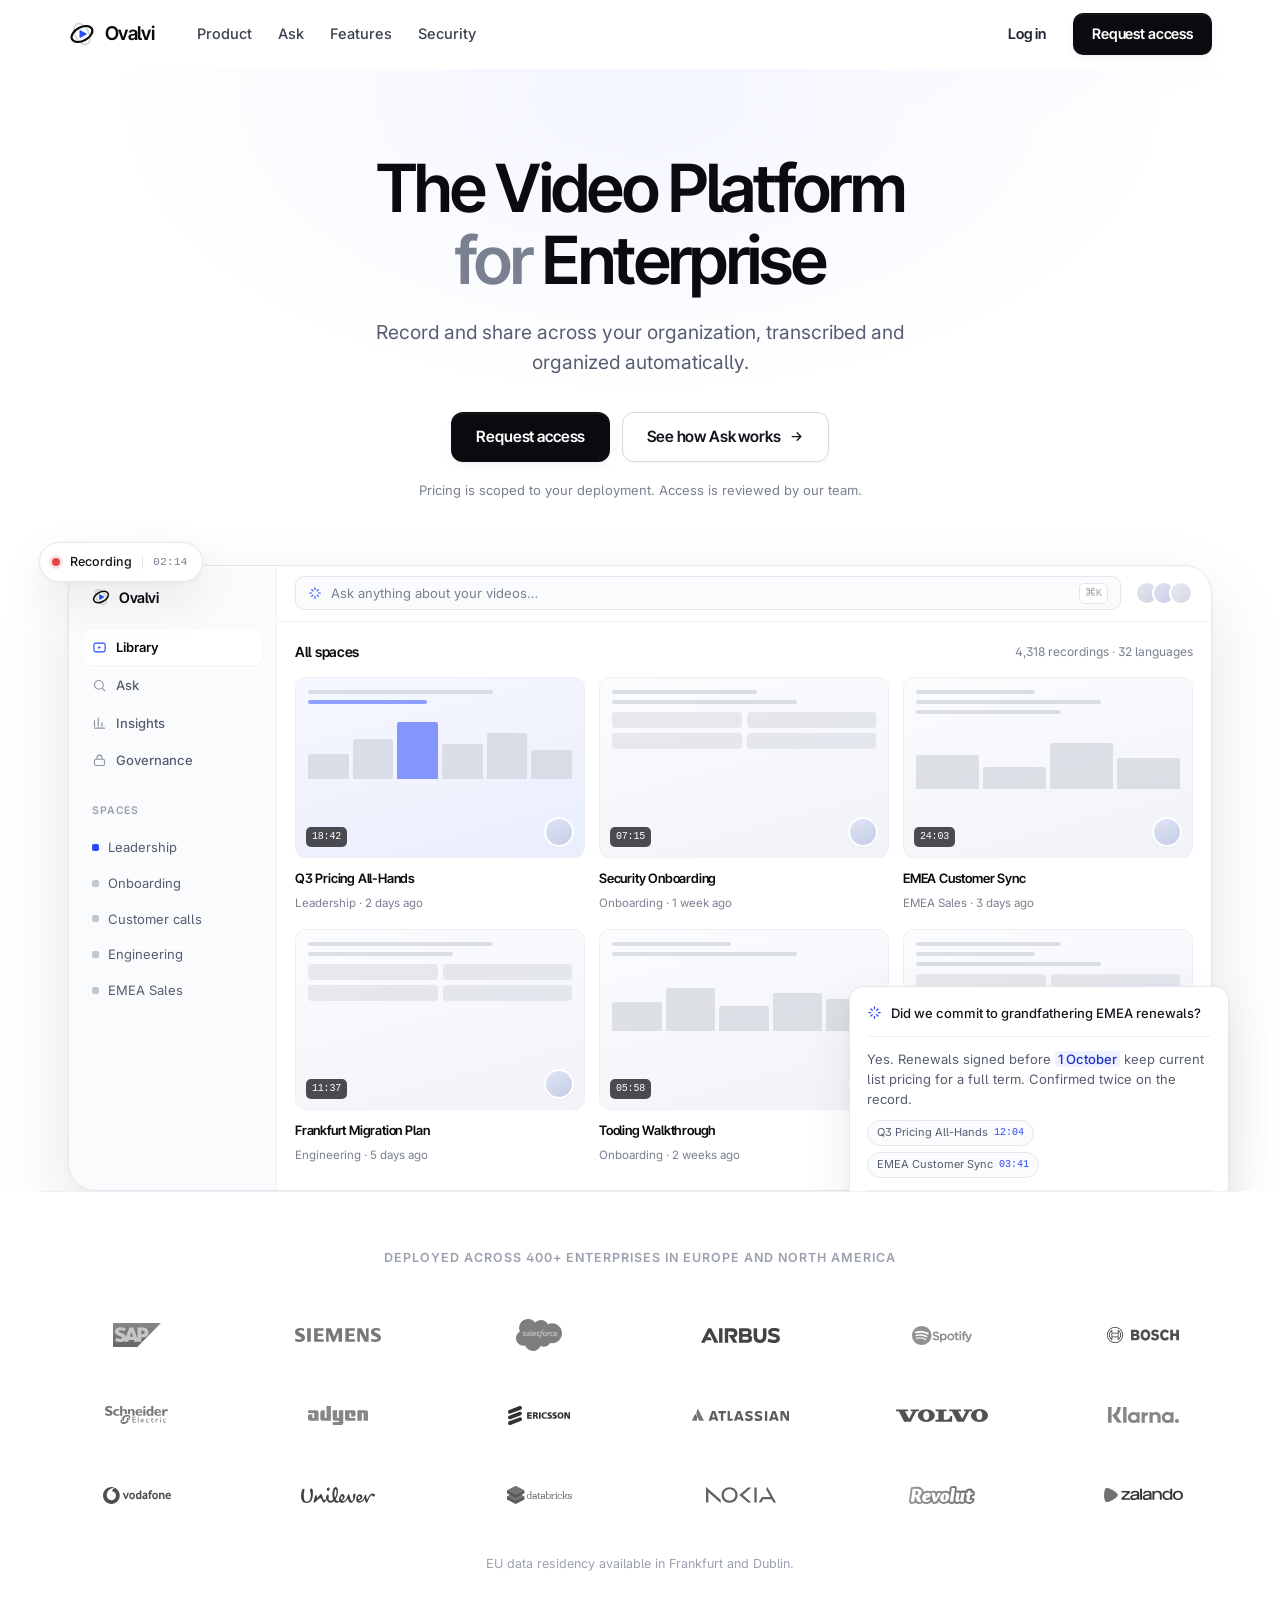
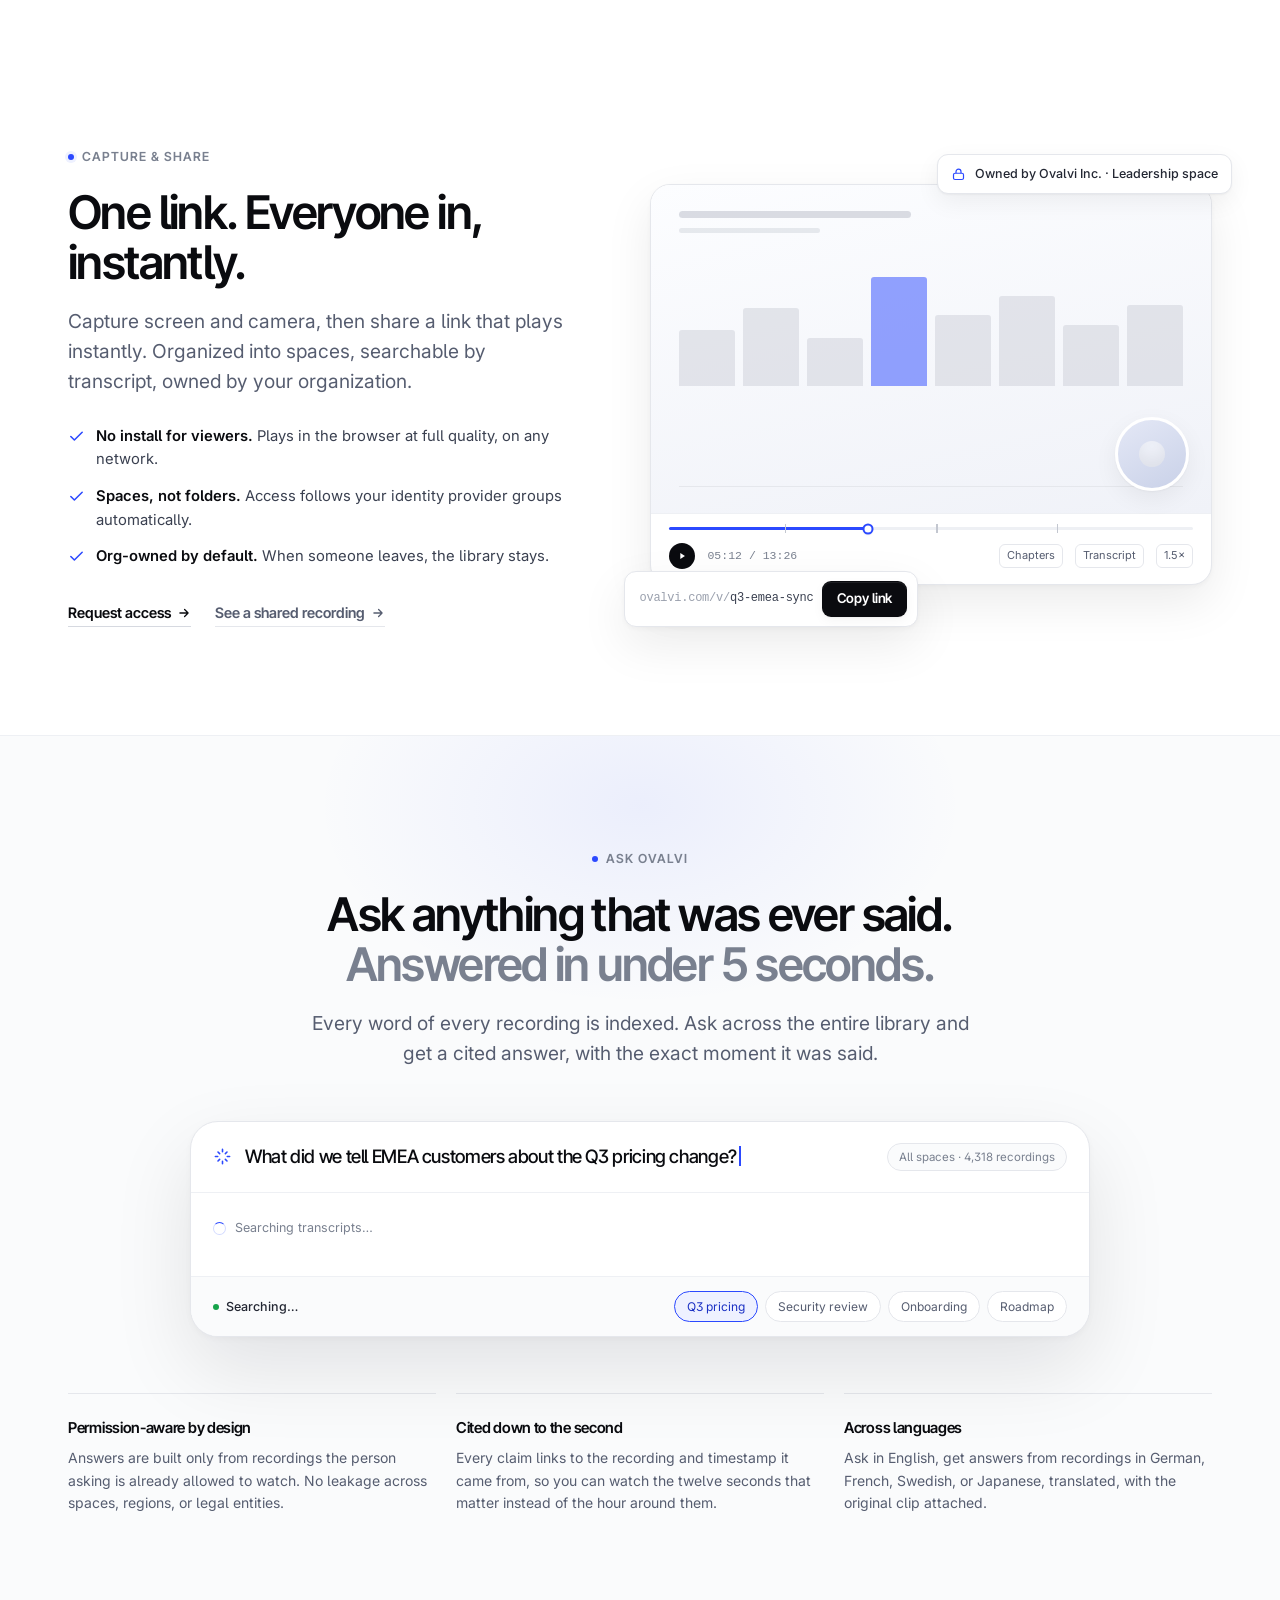
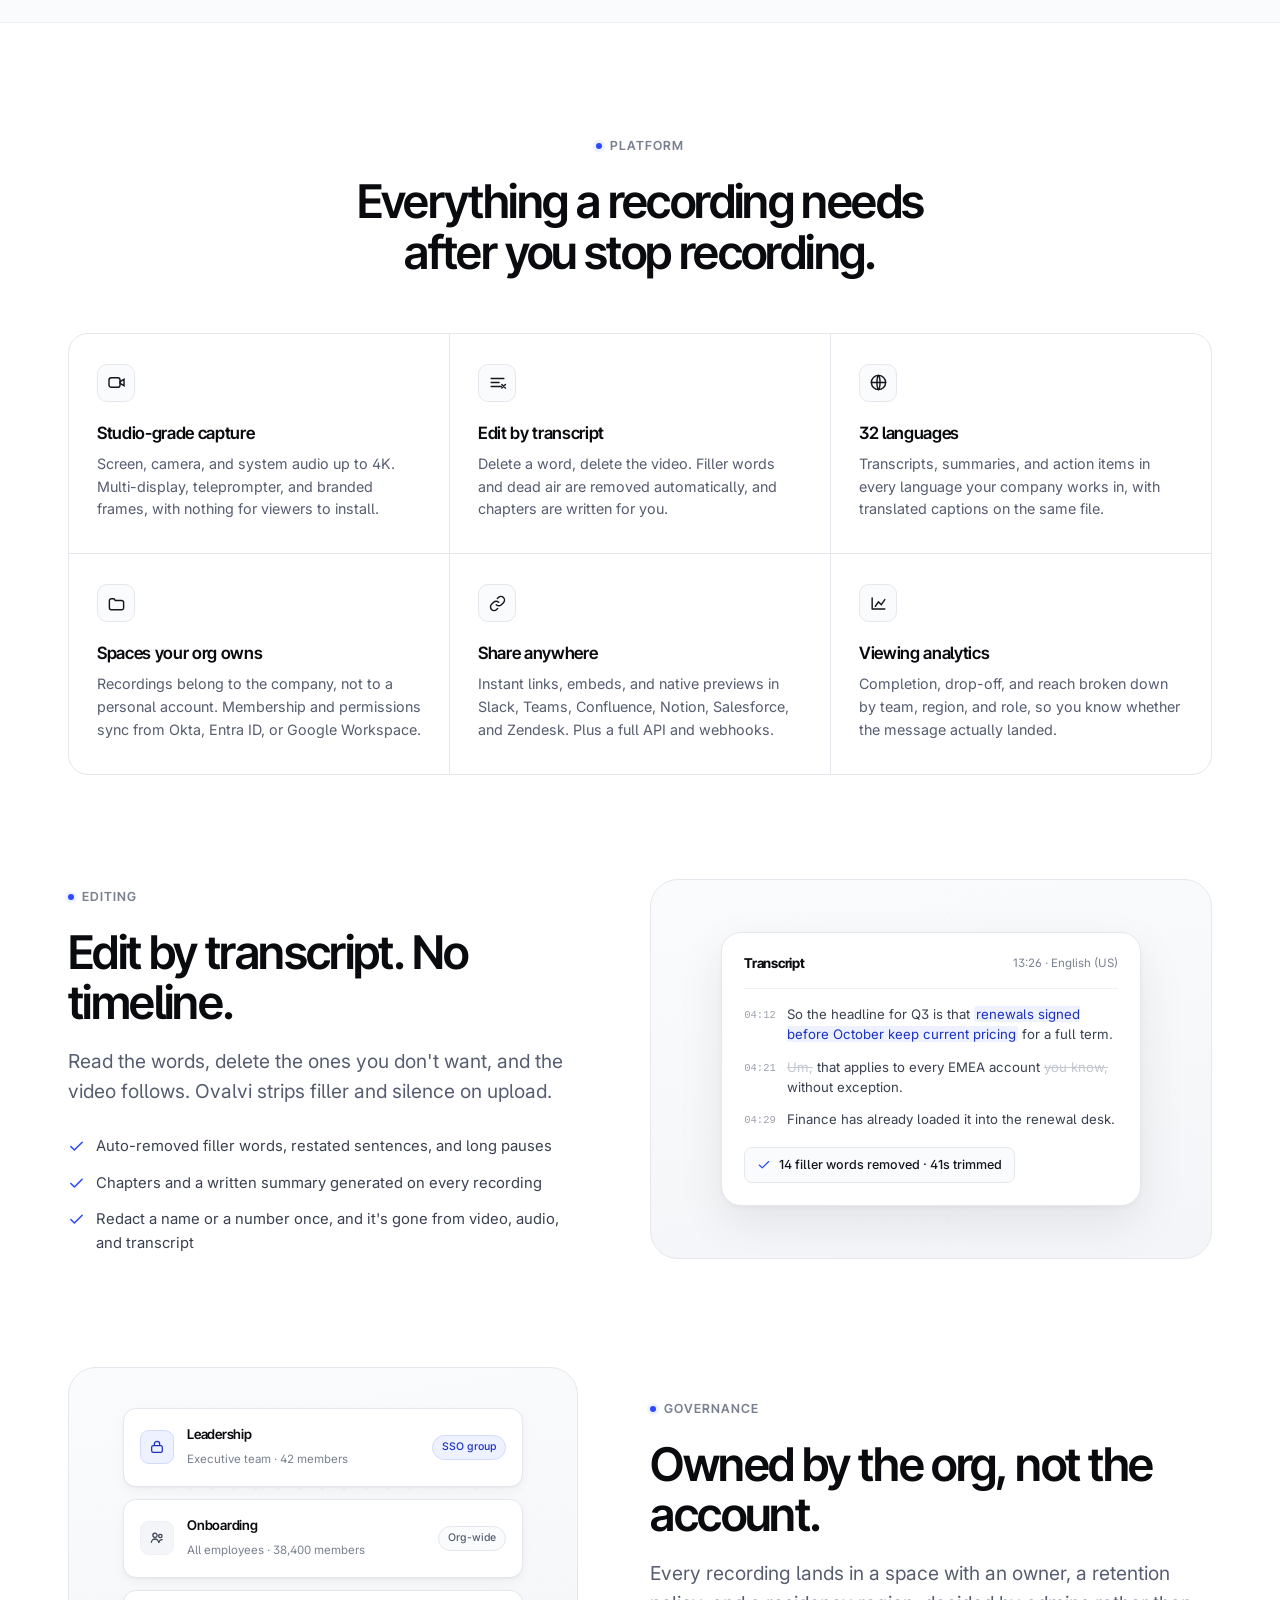
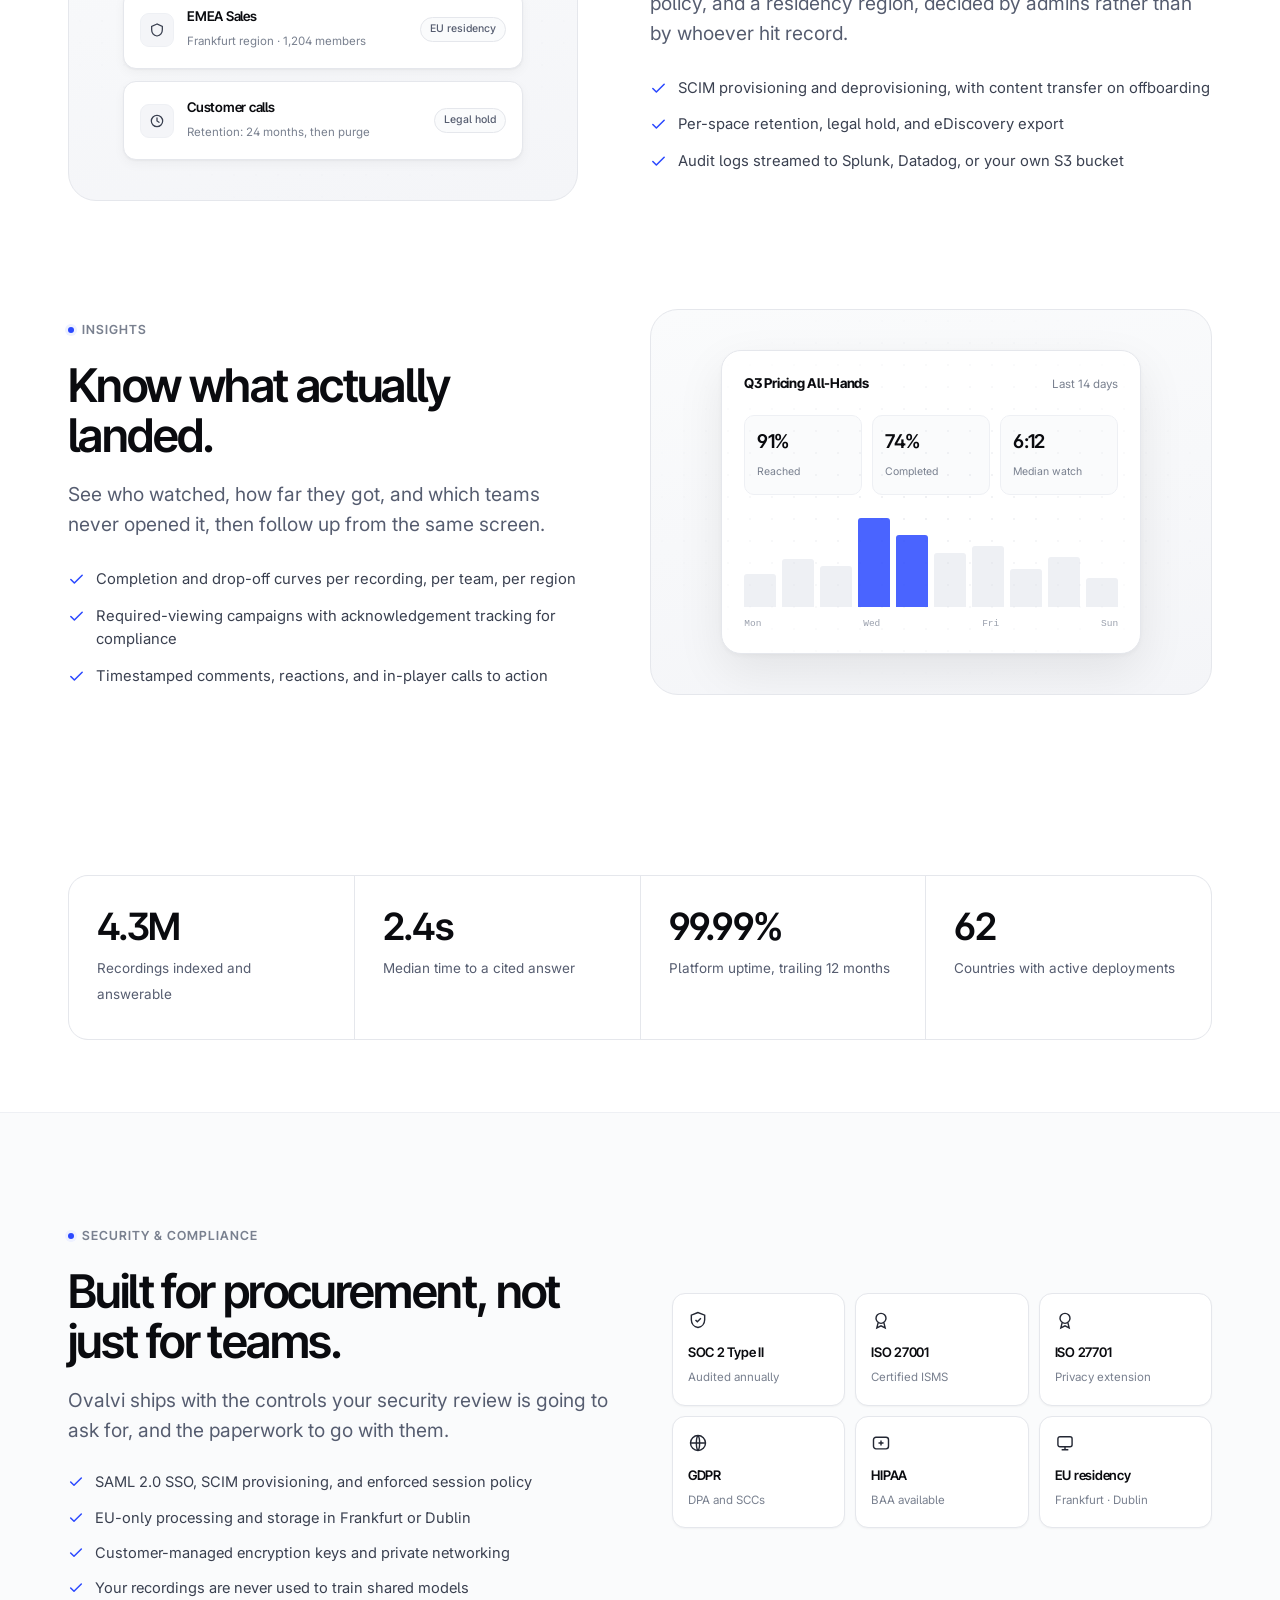
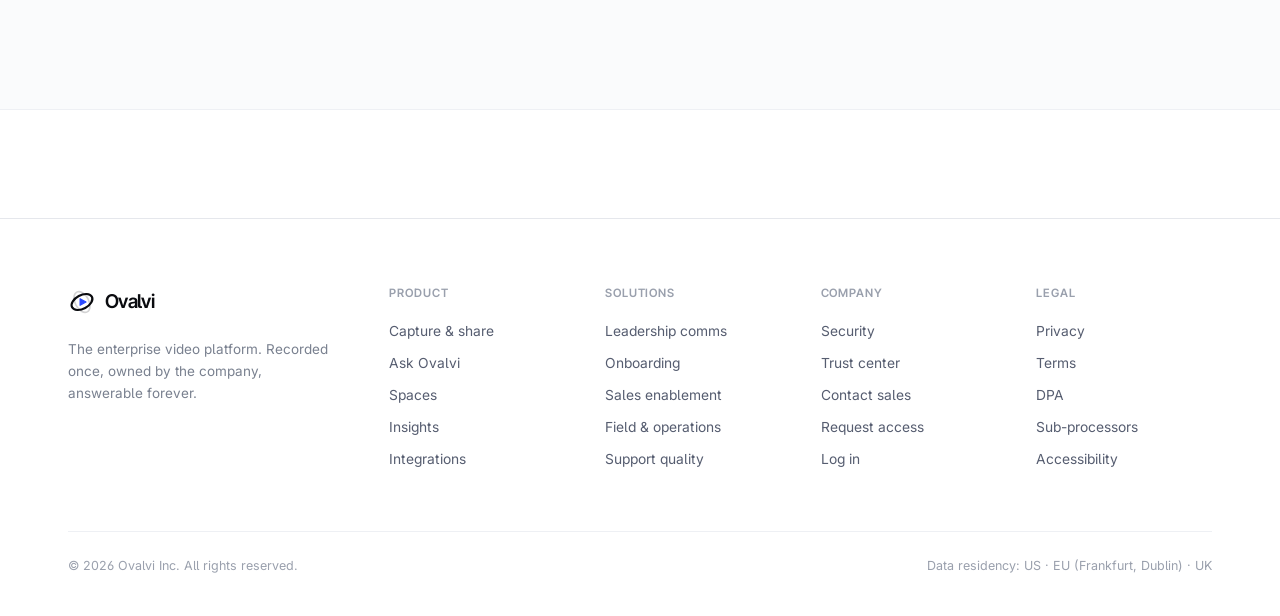
==== commit ed513799: "Add the shared recording page a prospect lands on watch.html is the guest view for a recording sent " ====
--- a/index.html
+++ b/index.html
@@ -245,8 +245,11 @@
           <span><b>Org-owned by default.</b> When someone leaves, the library stays.</span>
         </li>
       </ul>
-      <div class="split-cta">
+      <div class="split-cta" style="display:flex;align-items:center;gap:24px;flex-wrap:wrap">
         <a class="link-arrow" href="request-access.html">Request access
+          <svg width="14" height="14" viewBox="0 0 24 24" fill="none" stroke="currentColor" stroke-width="2.2" stroke-linecap="round" stroke-linejoin="round"><path d="M5 12h14M13 6l6 6-6 6"/></svg>
+        </a>
+        <a class="link-arrow" href="watch.html" style="color:var(--ink-500);border-color:var(--line)">See a shared recording
           <svg width="14" height="14" viewBox="0 0 24 24" fill="none" stroke="currentColor" stroke-width="2.2" stroke-linecap="round" stroke-linejoin="round"><path d="M5 12h14M13 6l6 6-6 6"/></svg>
         </a>
       </div>
